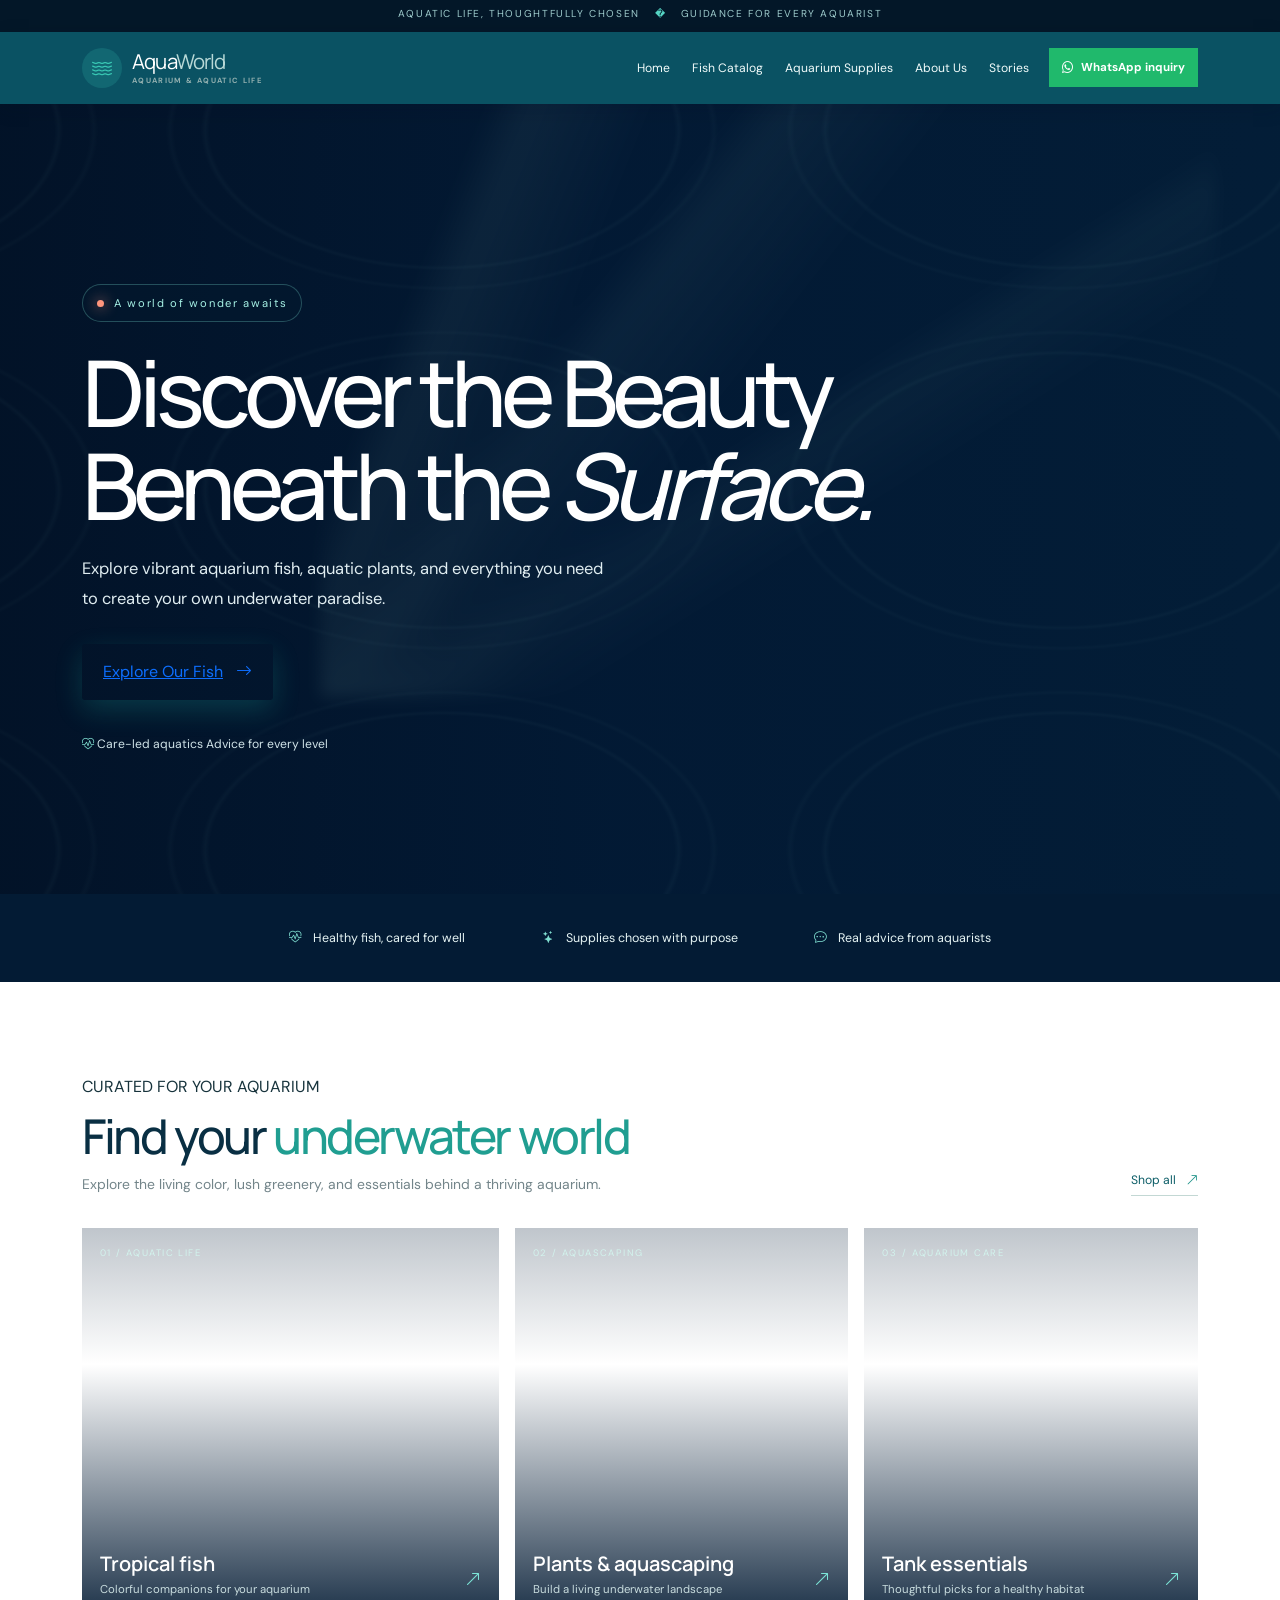
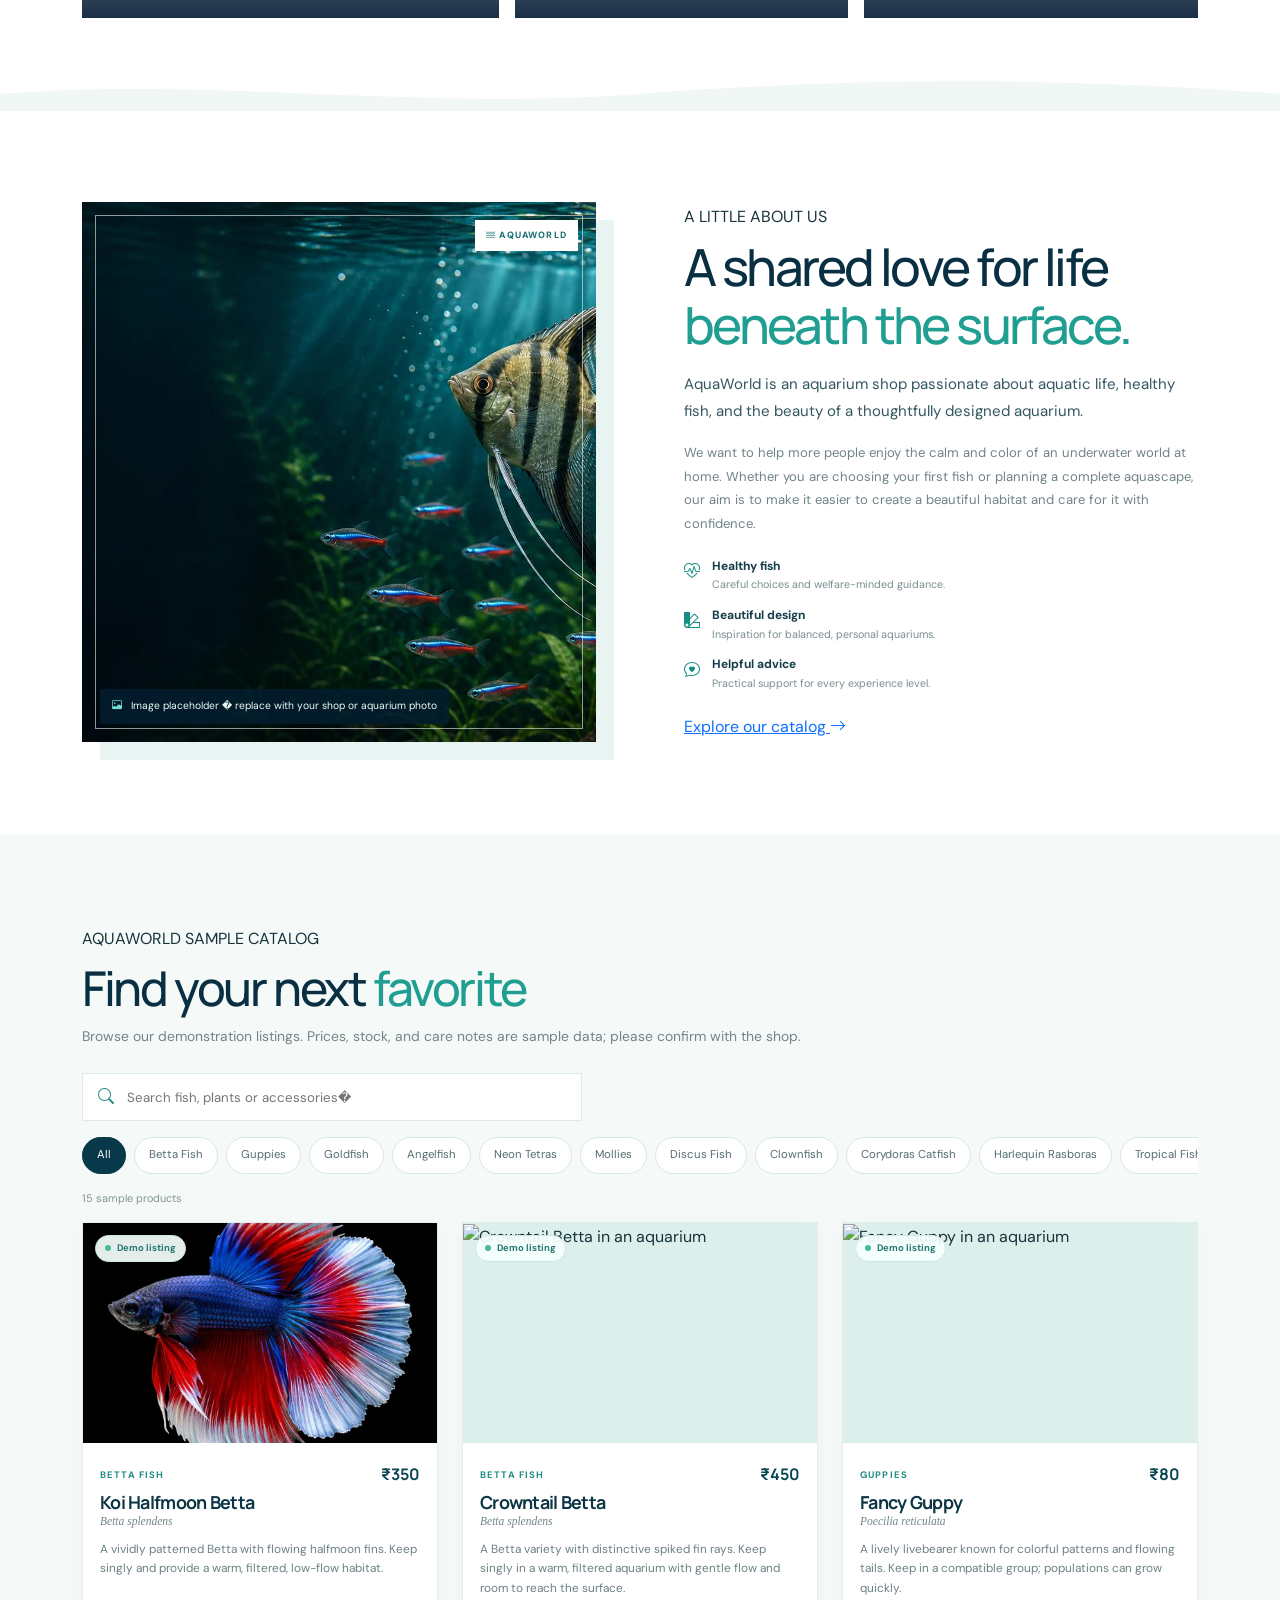
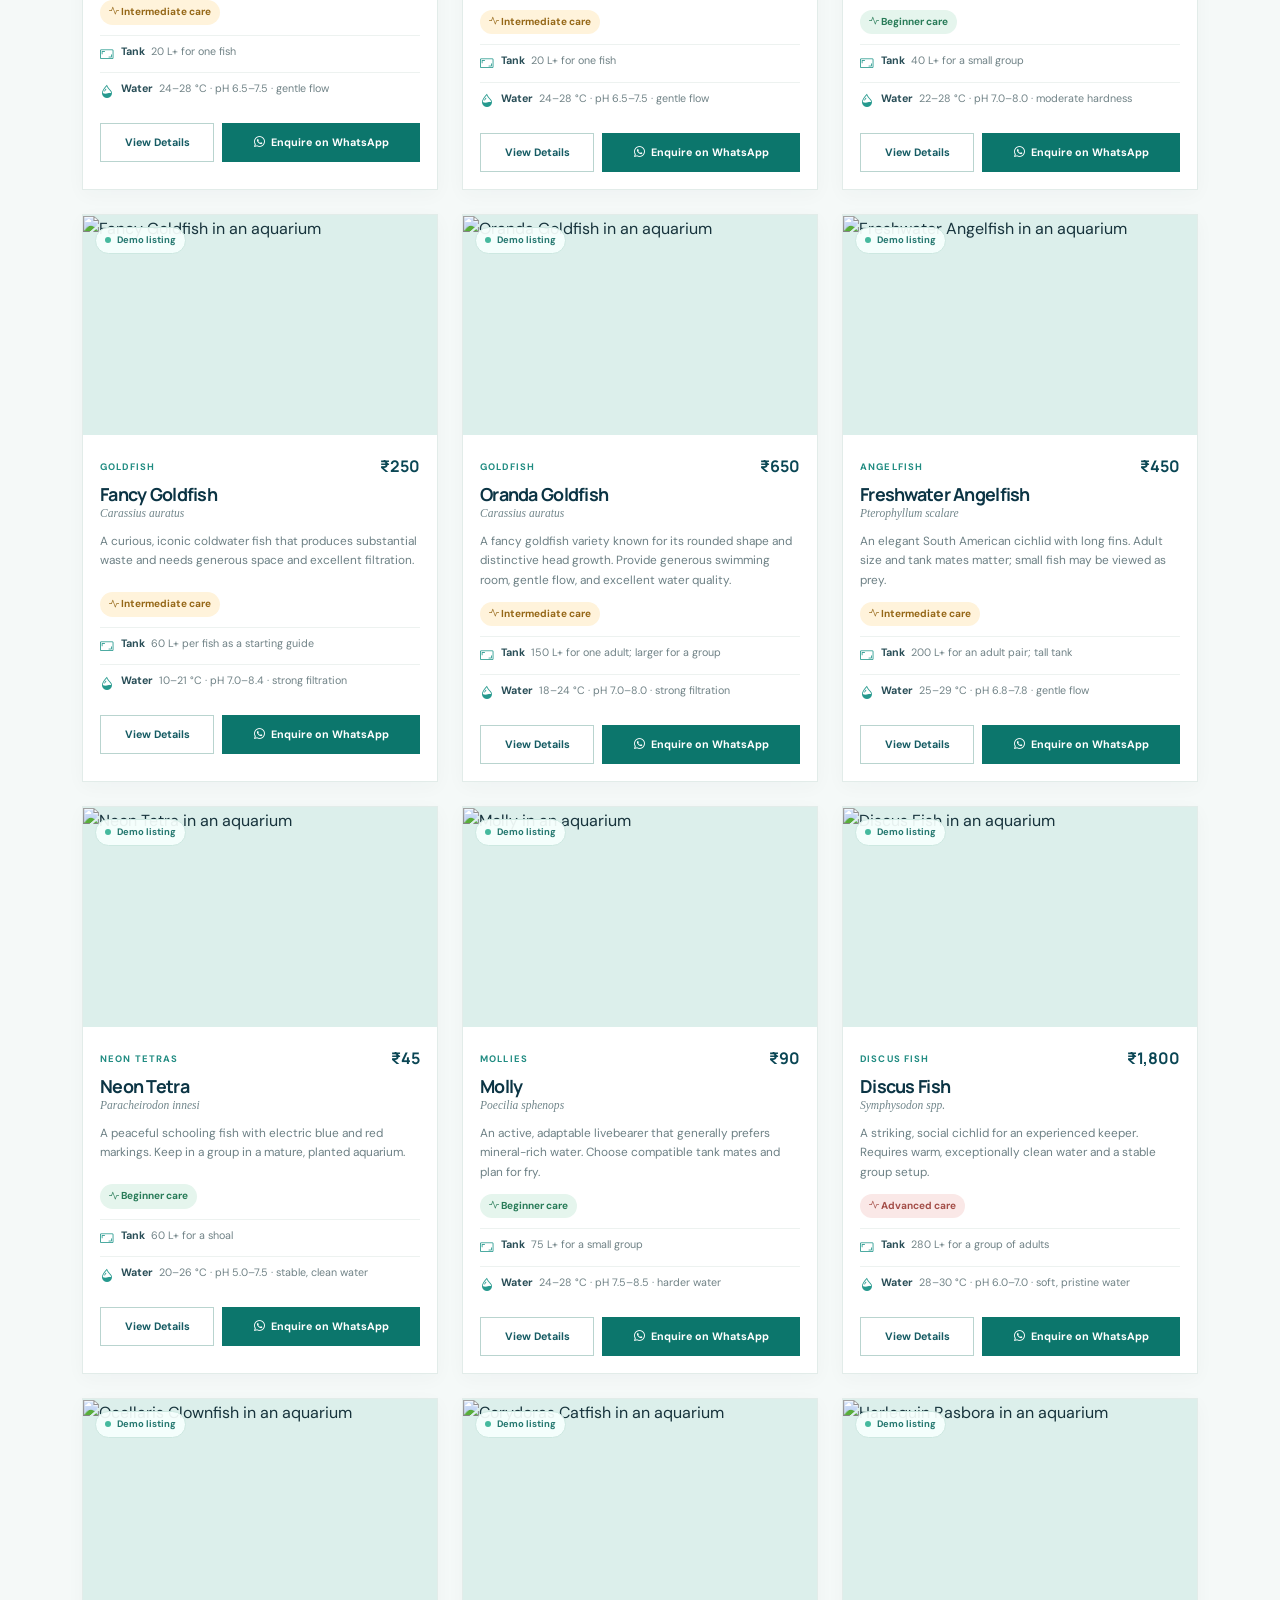
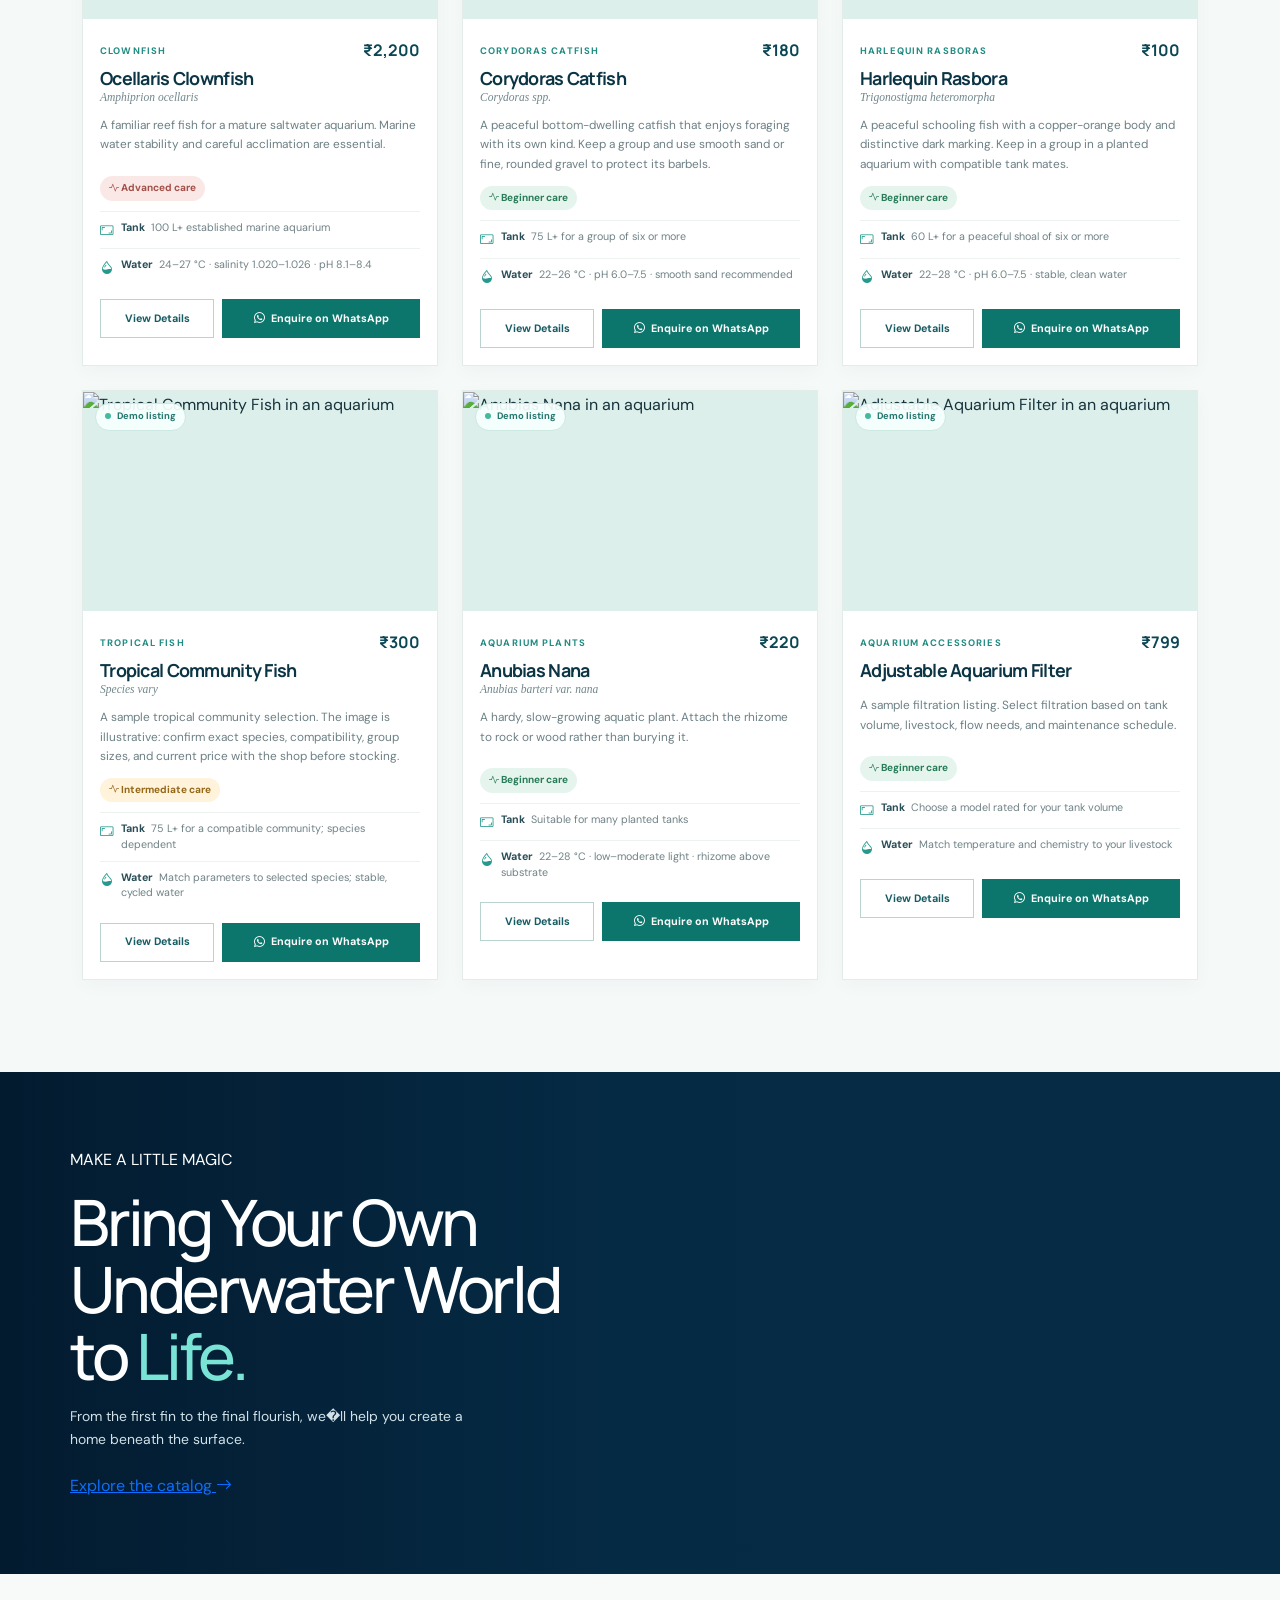
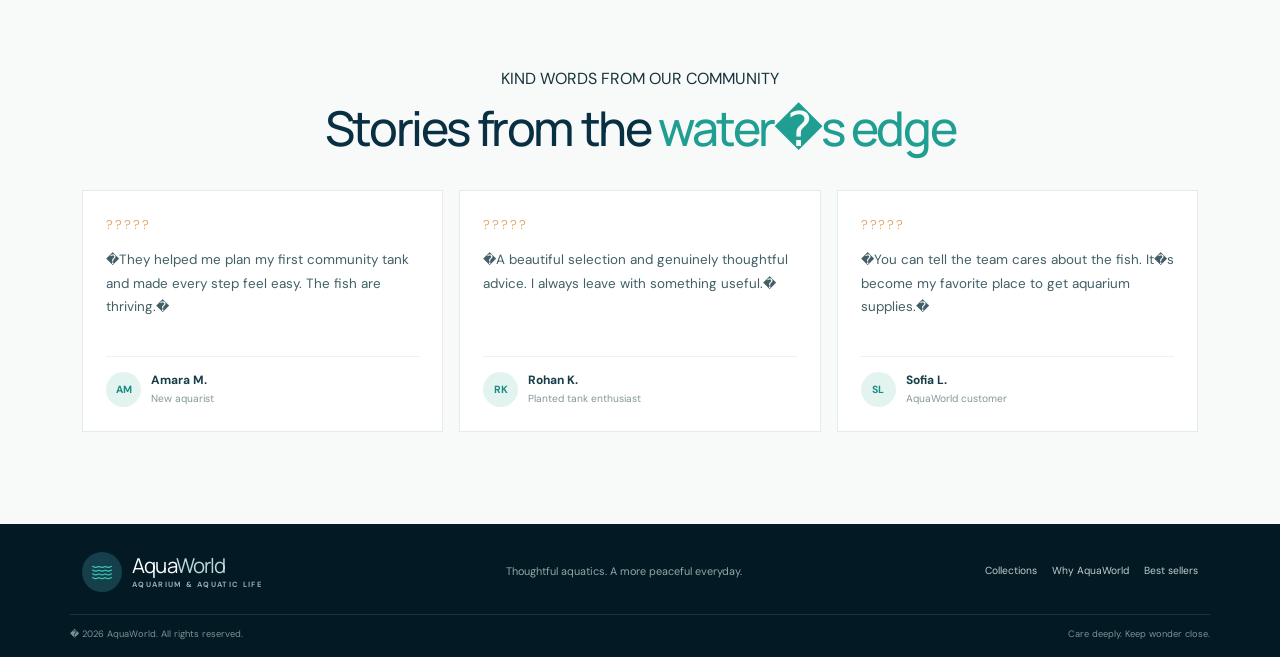
==== Fish_Website/Fish_Aquarium/index.html @ 496c1ad1 "chanegs" ====
<!doctype html><html lang="en"><head><meta charset="utf-8"><meta name="viewport" content="width=device-width,initial-scale=1"><meta name="theme-color" content="#031b34"><meta name="description" content="Explore vibrant aquarium fish, aquatic plants, and everything you need to create your own underwater paradise."><title>AquaWorld � Aquarium &amp; Aquatic Life</title><link rel="preconnect" href="https://fonts.googleapis.com"><link rel="preconnect" href="https://fonts.gstatic.com" crossorigin><link href="https://fonts.googleapis.com/css2?family=DM+Sans:wght@400;500;600;700&family=Manrope:wght@400;500;600;700;800&display=swap" rel="stylesheet"><link href="https://cdn.jsdelivr.net/npm/bootstrap@5.3.3/dist/css/bootstrap.min.css" rel="stylesheet"><link href="https://cdn.jsdelivr.net/npm/bootstrap-icons@1.11.3/font/bootstrap-icons.css" rel="stylesheet"><link href="css/style.css" rel="stylesheet"></head><body>
<div class="site-top">AQUATIC LIFE, THOUGHTFULLY CHOSEN <span>�</span> GUIDANCE FOR EVERY AQUARIST</div><nav class="navbar navbar-expand-lg aw-navbar" id="siteNav"><div class="container"><a class="navbar-brand" href="#home" aria-label="AquaWorld home"><i class="bi bi-water"></i><span>Aqua<b>World</b><small>AQUARIUM &amp; AQUATIC LIFE</small></span></a><button class="navbar-toggler" type="button" data-bs-toggle="collapse" data-bs-target="#nav" aria-controls="nav" aria-expanded="false" aria-label="Toggle navigation"><i class="bi bi-list"></i></button><div class="collapse navbar-collapse" id="nav"><ul class="navbar-nav ms-auto align-items-lg-center"><li class="nav-item"><a class="nav-link" href="#home">Home</a></li><li class="nav-item"><a class="nav-link" href="#bestsellers">Fish Catalog</a></li><li class="nav-item"><a class="nav-link" href="#bestsellers" data-category-link="Aquarium Accessories">Aquarium Supplies</a></li><li class="nav-item"><a class="nav-link" href="#about">About Us</a></li><li class="nav-item"><a class="nav-link" href="#stories">Stories</a></li><li class="nav-item"><a class="nav-action nav-whatsapp" id="navWhatsapp" href="https://wa.me/?text=Hello%20AquaWorld%2C%20I%27d%20like%20to%20enquire." target="_blank" rel="noopener"><i class="bi bi-whatsapp"></i> WhatsApp inquiry</a></li></ul></div></div></nav>
<header class="underwater" id="home"><div class="hero-lights"></div><div class="hero-bubbles" aria-hidden="true"><i></i><i></i><i></i><i></i><i></i><i></i><i></i><i></i><i></i><i></i></div><div class="hero-content container"><span class="hero-kicker"><i></i> A world of wonder awaits</span><h1>Discover the Beauty<br>Beneath the <em>Surface.</em></h1><p>Explore vibrant aquarium fish, aquatic plants, and everything you need to create your own underwater paradise.</p><div class="hero-buttons"><a class="button-primary" href="#bestsellers">Explore Our Fish <i class="bi bi-arrow-right"></i></a></div><div class="hero-assurance"><i class="bi bi-heart-pulse"></i> Care-led aquatics <span></span> Advice for every level</div></div></header>
<div class="trust-row"><div class="container"><span><i class="bi bi-heart-pulse"></i> Healthy fish, cared for well</span><span><i class="bi bi-stars"></i> Supplies chosen with purpose</span><span><i class="bi bi-chat-dots"></i> Real advice from aquarists</span></div></div>
<main>
<section class="section-pad collections" id="collections"><div class="container"><div class="section-title"><div><span class="overline">CURATED FOR YOUR AQUARIUM</span><h2>Find your <em>underwater world</em></h2><p>Explore the living color, lush greenery, and essentials behind a thriving aquarium.</p></div><a class="text-arrow" href="#bestsellers">Shop all <i class="bi bi-arrow-up-right"></i></a></div><div class="collection-grid"><a class="collection-card collection-fish" href="#bestsellers"><span class="collection-tag">01 / AQUATIC LIFE</span><span class="collection-bottom"><b>Tropical fish</b><small>Colorful companions for your aquarium</small><i class="bi bi-arrow-up-right"></i></span></a><a class="collection-card collection-plants" href="#why"><span class="collection-tag">02 / AQUASCAPING</span><span class="collection-bottom"><b>Plants &amp; aquascaping</b><small>Build a living underwater landscape</small><i class="bi bi-arrow-up-right"></i></span></a><a class="collection-card collection-essentials" href="#why"><span class="collection-tag">03 / AQUARIUM CARE</span><span class="collection-bottom"><b>Tank essentials</b><small>Thoughtful picks for a healthy habitat</small><i class="bi bi-arrow-up-right"></i></span></a></div></div></section>
<section class="about-section section-pad" id="about"><div class="container about-layout"><div class="about-visual"><img src="images/background.jpg" alt="Aquarium inspiration photograph; replace with a photo of your shop or aquascape" loading="lazy"><span class="about-image-note"><i class="bi bi-image"></i> Image placeholder � replace with your shop or aquarium photo</span><span class="about-image-stamp"><i class="bi bi-water"></i> AQUAWORLD</span></div><div class="about-copy"><span class="overline">A LITTLE ABOUT US</span><h2>A shared love for life <em>beneath the surface.</em></h2><p class="about-lead">AquaWorld is an aquarium shop passionate about aquatic life, healthy fish, and the beauty of a thoughtfully designed aquarium.</p><p>We want to help more people enjoy the calm and color of an underwater world at home. Whether you are choosing your first fish or planning a complete aquascape, our aim is to make it easier to create a beautiful habitat and care for it with confidence.</p><div class="about-values"><div><i class="bi bi-heart-pulse"></i><span><b>Healthy fish</b><small>Careful choices and welfare-minded guidance.</small></span></div><div><i class="bi bi-palette2"></i><span><b>Beautiful design</b><small>Inspiration for balanced, personal aquariums.</small></span></div><div><i class="bi bi-chat-heart"></i><span><b>Helpful advice</b><small>Practical support for every experience level.</small></span></div></div><a class="button-primary about-cta" href="#bestsellers">Explore our catalog <i class="bi bi-arrow-right"></i></a></div></div></section>

<section class="section-pad catalog-section" id="bestsellers"><div class="container"><div class="section-title"><div><span class="overline">AQUAWORLD SAMPLE CATALOG</span><h2>Find your next <em>favorite</em></h2><p>Browse our demonstration listings. Prices, stock, and care notes are sample data; please confirm with the shop.</p></div></div><div class="catalog-controls"><label class="catalog-search"><i class="bi bi-search"></i><input id="productSearch" type="search" placeholder="Search fish, plants or accessories�" aria-label="Search catalog"></label><div class="catalog-filters" id="productFilters" aria-label="Filter catalog by category"></div></div><p class="result-count" id="resultCount" aria-live="polite"></p><div class="row g-4" id="productGrid"></div><p id="catalogEmpty" class="catalog-empty d-none">No matching products. Try another search or category.</p></div></section><div class="modal fade" id="productModal" tabindex="-1" aria-labelledby="productModalTitle" aria-hidden="true"><div class="modal-dialog modal-dialog-centered"><div class="modal-content product-modal"><button type="button" class="modal-close" data-bs-dismiss="modal" aria-label="Close"><i class="bi bi-x-lg"></i></button><img id="modalImage" class="modal-image" src="" alt=""><div class="modal-copy"><span class="overline" id="modalCategory"></span><h2 id="productModalTitle"></h2><p class="scientific" id="modalScientific"></p><p id="modalDescription"></p><div class="modal-specs"><div><b>Care level</b><span id="modalCare"></span></div><div><b>Suitable tank</b><span id="modalTank"></span></div><div><b>Water basics</b><span id="modalWater"></span></div><div><b>Sample stock</b><span id="modalStock"></span></div></div><p class="modal-note">Care needs vary with age, source, and tank conditions. Confirm compatibility and setup with an experienced aquarist.</p><a id="modalWhatsApp" class="button-primary wa-button" href="#" target="_blank" rel="noopener"><i class="bi bi-whatsapp"></i> Enquire on WhatsApp</a></div></div></div></div>
<section class="promo"><div class="promo-photo"></div><div class="promo-content"><span class="overline">MAKE A LITTLE MAGIC</span><h2>Bring Your Own<br>Underwater World<br>to <em>Life.</em></h2><p>From the first fin to the final flourish, we�ll help you create a home beneath the surface.</p><a class="button-primary" href="#bestsellers">Explore the catalog <i class="bi bi-arrow-right"></i></a></div></section>
<section class="section-pad testimonials" id="stories"><div class="container"><div class="section-title centered"><span class="overline">KIND WORDS FROM OUR COMMUNITY</span><h2>Stories from the <em>water�s edge</em></h2></div><div class="review-grid"><figure><div class="stars">?????</div><blockquote>�They helped me plan my first community tank and made every step feel easy. The fish are thriving.�</blockquote><figcaption><span>AM</span><div><b>Amara M.</b><small>New aquarist</small></div></figcaption></figure><figure><div class="stars">?????</div><blockquote>�A beautiful selection and genuinely thoughtful advice. I always leave with something useful.�</blockquote><figcaption><span>RK</span><div><b>Rohan K.</b><small>Planted tank enthusiast</small></div></figcaption></figure><figure><div class="stars">?????</div><blockquote>�You can tell the team cares about the fish. It�s become my favorite place to get aquarium supplies.�</blockquote><figcaption><span>SL</span><div><b>Sofia L.</b><small>AquaWorld customer</small></div></figcaption></figure></div></div></section>

</main><footer class="site-footer"><div class="container footer-main"><a class="navbar-brand" href="#home"><i class="bi bi-water"></i><span>Aqua<b>World</b><small>AQUARIUM &amp; AQUATIC LIFE</small></span></a><p>Thoughtful aquatics. A more peaceful everyday.</p><nav><a href="#collections">Collections</a><a href="#why">Why AquaWorld</a><a href="#bestsellers">Best sellers</a></nav></div><div class="container footer-bottom"><span>� <span id="year"></span> AquaWorld. All rights reserved.</span><span>Care deeply. Keep wonder close.</span></div></footer>
<script src="https://cdn.jsdelivr.net/npm/bootstrap@5.3.3/dist/js/bootstrap.bundle.min.js"></script><script src="js/script.js"></script></body></html>
---- Fish_Website/Fish_Aquarium/css/style.css ----
:root{--ocean:#062c3a;--deep:#041e29;--teal:#39c7b4;--aqua:#80dfd1;--coral:#f28a78;--paper:#f4f8f6;--ink:#17333c;--muted:#708387;--line:#e2ebe8}*{box-sizing:border-box}html{scroll-behavior:smooth;scroll-padding-top:78px}body{margin:0;color:var(--ink);font:16px "DM Sans",sans-serif;line-height:1.65}h1,h2,h3,.navbar-brand{font-family:Manrope,sans-serif;letter-spacing:-.04em}.topline{height:34px;background:var(--deep);color:#c8e1df;text-align:center;font-size:.66rem;letter-spacing:.05em}.topline span{margin-left:25px;color:#9cc6c6}.navbar{background:#062c3af7;padding:11px 0}.navbar-brand{color:white;display:flex;align-items:center;gap:10px;font-size:1.28rem;line-height:1}.navbar-brand:hover{color:white}.navbar-brand>i{width:40px;height:40px;border-radius:50%;display:grid;place-items:center;background:#153f4a;color:var(--teal);font-size:1.25rem}.navbar-brand b{font-weight:400;color:#b8d9d7}.navbar-brand small{display:block;font:700 .47rem "DM Sans",sans-serif;letter-spacing:.18em;color:#91afaf;margin-top:4px}.navbar-toggler{color:white}.nav-link{color:#d5e6e4!important;font-size:.83rem}.nav-link:hover{color:var(--aqua)!important}.nav-cta{display:inline-block;background:var(--teal);color:var(--deep);padding:9px 13px;text-decoration:none;font-size:.76rem;font-weight:700}.hero{height:min(680px,78vw);min-height:570px;position:relative;display:flex;align-items:center;background:var(--deep);color:white;overflow:hidden}.hero-photo,.hero-overlay{position:absolute;inset:0}.hero-photo{background:url("https://images.unsplash.com/photo-1524704654690-b56c05c78a00?auto=format&fit=crop&w=2100&q=85") center/cover}.hero-overlay{background:linear-gradient(90deg,#031b26f0,#031f2ac2 39%,#05263020),linear-gradient(0deg,#02182155,transparent 40%)}.hero-content{position:relative;z-index:1}.eyebrow{text-transform:uppercase;font-size:.63rem;font-weight:700;letter-spacing:.18em;color:#83e1d2;margin:0 0 16px}.hero h1{font-size:clamp(3.2rem,7vw,6.1rem);font-weight:500;line-height:1.04;margin:0 0 18px}.hero h1 em,.promise h2 em,.visit h2 em{color:var(--aqua);font-style:normal}.hero-text{max-width:460px;color:#d1e1e1;font-size:.93rem;line-height:1.8;margin-bottom:24px}.btn-aqua{display:inline-block;background:var(--teal);color:var(--deep);padding:12px 17px;text-decoration:none;font-size:.8rem;font-weight:700;border:0}.btn-aqua:hover{background:var(--aqua);color:var(--deep)}.quiet-link{margin-left:19px;color:#e0efec;text-decoration:none;font-size:.74rem}.hero-note{display:flex;align-items:center;gap:12px;margin-top:52px}.hero-note>i{width:38px;height:38px;display:grid;place-items:center;border:1px solid #4b8987;border-radius:50%;color:var(--teal)}.hero-note b,.hero-note small{display:block}.hero-note b{font-size:.72rem}.hero-note small{font-size:.65rem;color:#b4cecd}.hero-caption{position:absolute;right:5%;bottom:23px;color:#b8d3d1;font-size:.56rem;letter-spacing:.14em}.hero-caption span{margin-left:13px}.trust{background:#f7faf8;border-bottom:1px solid var(--line)}.trust>.container{min-height:74px;display:flex;align-items:center;justify-content:space-between;gap:15px}.trust span{font-size:.7rem;color:#3d5b62}.trust i{color:#159d91;margin-right:7px}.section{padding:86px 0}.section-head{display:flex;justify-content:space-between;align-items:end;margin-bottom:30px}.eyebrow.dark{color:#258c83;margin-bottom:10px}.section h2{font-size:clamp(2rem,4vw,2.8rem);font-weight:500;color:var(--ocean);margin:0}.section h2 em{font-style:normal;color:#238f86}.intro{color:var(--muted);font-size:.83rem;margin:8px 0 0}.view-all{color:var(--ocean);font-size:.74rem;text-decoration:none}.tools{display:flex;justify-content:space-between;align-items:center;gap:16px;margin-bottom:24px}.search{display:flex;gap:9px;width:min(340px,100%);padding:8px 2px;border-bottom:1px solid #b8cbc8;color:#4c8584}.search input{width:100%;border:0;outline:0;font:.79rem "DM Sans",sans-serif}.filters{display:flex;flex-wrap:wrap;justify-content:flex-end;gap:7px}.filter-btn{background:white;border:1px solid #dce8e5;padding:7px 10px;color:#536c70;font-size:.67rem}.filter-btn:hover,.filter-btn.active{background:var(--ocean);color:white}.product{height:100%;border:1px solid #e8efed;display:flex;flex-direction:column;transition:.2s}.product:hover{transform:translateY(-4px);box-shadow:0 12px 28px #0530391b}.product-photo{height:205px;position:relative;overflow:hidden;background:#e8f3f0}.product-photo img{width:100%;height:100%;object-fit:cover}.badge{position:absolute;top:10px;left:10px;background:#fffffff2;padding:5px 8px;color:#267d77;font-size:.56rem;font-weight:700;text-transform:uppercase}.product-body{padding:14px;display:flex;flex-direction:column;flex:1}.product-meta{display:flex;justify-content:space-between;color:#328c82;font-size:.58rem;letter-spacing:.07em;text-transform:uppercase;font-weight:700}.product h3{font-size:.94rem;color:var(--ocean);margin:8px 0 4px}.product p{color:#718387;font-size:.71rem;line-height:1.6;margin:0 0 12px;flex:1}.product-bottom{border-top:1px solid #edf1ef;padding-top:9px;display:flex;justify-content:space-between}.price{font:700 .8rem Manrope,sans-serif;color:var(--ocean)}.order-link{color:#167e77;text-decoration:none;font-size:.67rem;font-weight:700}.empty{text-align:center;padding:35px;color:var(--muted)}.foot{border-top:1px solid var(--line);margin-top:26px;padding-top:14px;display:flex;justify-content:space-between;color:#78908f;font-size:.65rem}.foot a{color:#287f79;text-decoration:none}.promise{background:var(--ocean);color:white}.promise>.container{display:grid;grid-template-columns:1fr 1fr;min-height:550px}.promise-photo{position:relative;min-height:460px;margin:43px 0;background:url("https://images.unsplash.com/photo-1546026423-cc4642628d2b?auto=format&fit=crop&w=1000&q=85") center/cover}.promise-photo>span{position:absolute;bottom:28px;left:18px;padding:9px 12px;background:#041e29df;font-size:.63rem}.promise-copy{align-self:center;padding:55px 0 55px 9%}.promise h2,.visit h2{font-size:clamp(2.3rem,5vw,3.9rem);font-weight:500;line-height:1.08;margin:0 0 17px}.promise-copy>p:not(.eyebrow){max-width:430px;color:#bfd2d2;font-size:.8rem;line-height:1.8}.points{margin:20px 0}.points p{display:flex;gap:12px;margin:13px 0}.points>p>i{color:#66d2c3}.points b,.points small{display:block}.points b{font-size:.71rem}.points small{font-size:.64rem;color:#abc4c3}.light-link{color:#85dfd3;text-decoration:none;font-size:.71rem}.quote{text-align:center;background:#e9f6f2;color:var(--ocean);padding:38px 0}.quote>i{color:#38aa9c;font-size:1.3rem}.quote p{font:500 clamp(1.4rem,3vw,2rem) Manrope,sans-serif;margin:3px}.quote span{font-size:.54rem;letter-spacing:.19em;color:#73918f}.care{background:var(--paper)}.care-card{position:relative;height:100%;padding:23px;background:white;border:1px solid #e1ebe7}.care-card>span{position:absolute;right:18px;top:15px;color:#bfd5d1;font-size:.64rem}.care-card>i{font-size:1.3rem;color:#269e91}.care-card h3{font-size:.95rem;color:var(--ocean);margin:14px 0 7px}.care-card p{font-size:.71rem;color:#718387;line-height:1.7;margin:0}.visit{padding:68px 0;color:white;background:linear-gradient(110deg,#041e29f5,#063946ed),url("https://images.unsplash.com/photo-1518467166778-b88f373ffec7?auto=format&fit=crop&w=1600&q=80") center/cover}.visit>.container{display:flex;align-items:center;justify-content:space-between;gap:36px}.visit h2{font-size:clamp(2.3rem,5vw,3.7rem)}.visit>.container>div:first-child>p:not(.eyebrow){max-width:400px;color:#c0d5d3;font-size:.79rem}.visit-card{max-width:350px;width:100%;padding:24px;background:white;color:var(--ink)}.visit-card>i{color:#168c81;font-size:1.3rem}.visit-card h3{font-size:1.1rem;color:var(--ocean);margin:9px 0 5px}.visit-card p{color:#74878a;font-size:.71rem}.visit-card .btn-aqua{display:block;margin:11px 0}.visit-card small{font-size:.57rem;color:#8b9b9c}footer{background:#031a24;color:#b5cdca;padding:28px 0 0}.footer-main{display:flex;align-items:center;justify-content:space-between;gap:16px;padding-bottom:22px}.footer-main>p{font-size:.68rem;color:#8ea9a8;margin:0}.footer-main nav{display:flex;gap:15px}.footer-main nav a{color:#bdd0ce;text-decoration:none;font-size:.64rem}.footer-bottom{border-top:1px solid #ffffff1c;padding:12px 0 15px;display:flex;justify-content:space-between;color:#799493;font-size:.58rem}@media(max-width:991px){.hero{height:620px}.promise>.container{grid-template-columns:1fr 1fr}.promise-photo{min-height:400px}.promise-copy{padding-left:7%}}@media(max-width:767px){.topline{font-size:.56rem}.topline span{display:none}.hero{height:610px;min-height:0}.hero-photo{background-position:58% center}.hero-overlay{background:linear-gradient(90deg,#031b26eb,#031f2a80)}.hero h1{font-size:clamp(3rem,13vw,4.7rem)}.hero-text{max-width:380px;font-size:.83rem}.hero-note{margin-top:43px}.hero-caption{right:12px;font-size:.5rem}.section{padding:62px 0}.section-head{align-items:flex-start}.section h2{font-size:1.85rem}.intro{font-size:.75rem}.tools{align-items:stretch;flex-direction:column;gap:11px}.search{width:100%}.filters{justify-content:flex-start}.product-photo{height:175px}.product-body{padding:11px 9px}.product h3{font-size:.86rem}.product p{font-size:.65rem}.product-meta{font-size:.49rem}.order-link{font-size:.59rem}.foot{flex-direction:column}.promise>.container{grid-template-columns:1fr}.promise-photo{min-height:300px;margin:23px 0 0}.promise-copy{padding:36px 0 48px}.visit>.container{align-items:stretch;flex-direction:column;gap:18px}.visit-card{max-width:none}.footer-main{align-items:flex-start;flex-direction:column}.footer-main nav{flex-wrap:wrap}.footer-bottom{flex-direction:column;gap:4px}}@media(max-width:420px){.hero{height:650px}.hero h1{font-size:2.9rem}.quiet-link{display:block;margin:14px 0}.product-photo{height:145px}}@media(prefers-reduced-motion:reduce){html{scroll-behavior:auto}*,*:before,*:after{transition:none!important}}
/* AquaWorld underwater homepage */
.site-top{height:32px;background:#031728;color:#9dcacb;text-align:center;font-size:.63rem;letter-spacing:.16em;padding:6px}.site-top span{color:#55d4c3;margin:0 10px}
.underwater{height:min(790px,82vw);min-height:650px;position:relative;isolation:isolate;overflow:hidden;display:flex;align-items:center;color:#fff;background:#031b34 url("https://images.unsplash.com/photo-1524704654690-b56c05c78a00?auto=format&fit=crop&w=2200&q=90") center 46%/cover}
.underwater:before{content:"";position:absolute;inset:0;z-index:-1;background:linear-gradient(90deg,rgba(2,18,39,.93),rgba(2,25,52,.69) 47%,rgba(3,37,66,.18)),linear-gradient(0deg,#031b34a8,transparent 38%)}
.hero-lights{position:absolute;inset:-15% 5% 25% 25%;pointer-events:none;opacity:.27;background:linear-gradient(112deg,transparent 18%,#bffdf033 22%,transparent 33%),linear-gradient(128deg,transparent 35%,#bffdf02a 39%,transparent 51%),linear-gradient(148deg,transparent 56%,#bffdf020 60%,transparent 69%);filter:blur(8px);animation:ray-drift 14s ease-in-out infinite alternate}
.hero-bubbles{position:absolute;inset:0;overflow:hidden;pointer-events:none}.hero-bubbles i{position:absolute;bottom:-40px;width:9px;height:9px;border:1px solid #c0fff280;border-radius:50%;animation:bubble-rise 13s linear infinite}.hero-bubbles i:nth-child(1){left:12%;animation-delay:1s}.hero-bubbles i:nth-child(2){left:26%;width:5px;height:5px;animation-delay:5s}.hero-bubbles i:nth-child(3){left:43%;animation-delay:8s}.hero-bubbles i:nth-child(4){left:59%;width:6px;height:6px;animation-delay:2s}.hero-bubbles i:nth-child(5){left:72%;animation-delay:6s}.hero-bubbles i:nth-child(6){left:86%;width:5px;height:5px;animation-delay:3s}.hero-bubbles i:nth-child(7){left:33%;width:4px;height:4px;animation-delay:10s}.hero-bubbles i:nth-child(8){left:93%;animation-delay:11s}.hero-bubbles i:nth-child(9){left:5%;width:5px;height:5px;animation-delay:9s}.hero-bubbles i:nth-child(10){left:51%;width:4px;height:4px;animation-delay:4s}
@keyframes bubble-rise{0%{transform:translate3d(0,0,0);opacity:0}12%{opacity:.65}85%{opacity:.3}100%{transform:translate3d(24px,-780px,0);opacity:0}}@keyframes ray-drift{to{transform:translateX(3%) rotate(2deg);opacity:.43}}
.section-pad{padding:92px 0}.section-title{display:flex;align-items:end;justify-content:space-between;gap:20px;margin-bottom:32px}.section-title h2{font:500 clamp(2rem,4vw,3rem)/1.14 Manrope,sans-serif;letter-spacing:-.05em;color:#092f43;margin:9px 0}.section-title h2 em{color:#209e91;font-style:normal}.section-title p{color:#73858a;font-size:.87rem;margin:0}.text-arrow{white-space:nowrap;text-decoration:none;color:#0c5d67;border-bottom:1px solid #c3d8d4;padding:0 0 5px;font-size:.76rem}.text-arrow i{color:#168f84;margin-left:7px}.collection-grid{display:grid;grid-template-columns:1.25fr 1fr 1fr;gap:16px}.collection-card{height:390px;position:relative;display:flex;flex-direction:column;justify-content:space-between;overflow:hidden;padding:18px;color:white;text-decoration:none;background-size:cover;background-position:center;isolation:isolate}.collection-card:before{content:"";position:absolute;inset:0;z-index:-1;background:linear-gradient(180deg,#031b3440 0%,transparent 35%,#031b34e8 100%);transition:.35s}.collection-card:hover{color:white}.collection-card:hover:before{background:linear-gradient(180deg,#031b3450,transparent 22%,#031b34f0)}.collection-fish{background-image:url("https://aqua-store.ru/upload/iblock/999/tropicheskiy-akvarium-1.jpg")}.collection-plants{background-image:url("https://images.unsplash.com/photo-1546026423-cc4642628d2b?auto=format&fit=crop&w=900&q=85")}.collection-essentials{background-image:url("https://vedaaquarium.com/cdn/shop/files/71vBeByBdsL.jpg?v=1749808143&width=900")}.collection-tag{font-size:.59rem;letter-spacing:.15em;color:#d2f3ed}.collection-bottom{position:relative;padding-right:32px}.collection-bottom b,.collection-bottom small{display:block}.collection-bottom b{font:600 1.25rem Manrope,sans-serif}.collection-bottom small{color:#c9dddf;font-size:.71rem;margin-top:4px}.collection-bottom>i{position:absolute;right:0;bottom:7px;color:#7ce5d7}
.why-section{background:#f0f7f5}.centered{text-align:center;display:block}.centered .overline{margin-bottom:8px}.centered>p{max-width:600px;margin:0 auto;color:#71868a}.why-grid{display:grid;grid-template-columns:repeat(4,1fr);gap:14px;margin-top:35px}.why-grid article{background:#fff;border:1px solid #e4eeeb;padding:25px 22px;min-height:194px}.why-grid article>i{font-size:1.55rem;color:#189e91}.why-grid h3{font:700 1rem Manrope,sans-serif;color:#0a3445;margin:15px 0 7px}.why-grid p{font-size:.75rem;color:#74868a;line-height:1.7;margin:0}
.bestsellers{background:#fff}.bestsellers .fish-card{height:100%;border:1px solid #e5eeec;background:#fff;transition:transform .25s,box-shadow .25s}.fish-card:hover{transform:translateY(-5px);box-shadow:0 14px 32px #082f4318}.fish-image{height:255px;position:relative;overflow:hidden;background:#d9eeeb}.fish-image img{width:100%;height:100%;object-fit:cover;transition:transform .5s}.fish-card:hover img{transform:scale(1.045)}.fish-image>span{position:absolute;top:13px;left:13px;background:#f9fffeec;color:#176c70;padding:6px 9px;font-size:.57rem;font-weight:700;letter-spacing:.1em}.fish-image>b{position:absolute;right:13px;bottom:8px;color:#fff;font:500 2rem Manrope,sans-serif;text-shadow:0 2px 8px #001b2a}.fish-info{display:flex;align-items:center;justify-content:space-between;padding:16px 17px}.fish-info h3{font:700 1.03rem Manrope,sans-serif;color:#092f43;margin:0 0 4px}.fish-info p{font-size:.72rem;line-height:1.55;color:#728489;margin:0;max-width:300px}.fish-info>a{flex:0 0 35px;width:35px;height:35px;border-radius:50%;display:grid;place-items:center;background:#e5f6f2;color:#138c82;text-decoration:none;margin-left:10px}
.promo{position:relative;min-height:500px;display:flex;align-items:center;overflow:hidden;background:#062b43;color:white;isolation:isolate}.promo-photo{position:absolute;inset:0;z-index:-2;background:url("https://images.unsplash.com/photo-1544551763-46a013bb70d5?auto=format&fit=crop&w=1900&q=88") center 48%/cover}.promo:after{content:"";position:absolute;inset:0;z-index:-1;background:linear-gradient(90deg,#031a2ef2,#052a45c9 48%,#092d4b30)}.promo-content{width:min(1140px,calc(100% - 32px));margin:auto;padding:75px 0}.promo h2{font:500 clamp(2.7rem,5vw,4.7rem)/1.05 Manrope,sans-serif;letter-spacing:-.05em;margin:15px 0}.promo h2 em{font-style:normal;color:#79e4d6}.promo-content>p:not(.overline){max-width:430px;color:#d1e1e7;font-size:.87rem;margin:0 0 22px}
.testimonials{background:#f7faf9}.review-grid{display:grid;grid-template-columns:repeat(3,1fr);gap:16px;margin-top:34px}.review-grid figure{margin:0;background:white;border:1px solid #e3ece9;padding:23px}.stars{color:#e5a769;letter-spacing:.15em;font-size:.8rem}.review-grid blockquote{min-height:88px;color:#425f67;font:400 .84rem/1.75 "DM Sans",sans-serif;margin:13px 0 20px}.review-grid figcaption{display:flex;align-items:center;gap:10px;border-top:1px solid #edf1ef;padding-top:14px}.review-grid figcaption>span{width:35px;height:35px;border-radius:50%;display:grid;place-items:center;background:#e3f4f0;color:#188c82;font-size:.65rem;font-weight:700}.review-grid figcaption b,.review-grid figcaption small{display:block}.review-grid figcaption b{font-size:.75rem;color:#163d49}.review-grid figcaption small{font-size:.64rem;color:#85979a}
@media(max-width:900px){.collection-grid{grid-template-columns:1fr 1fr}.collection-card:first-child{grid-row:span 2;height:auto}.collection-card{height:300px}.why-grid{grid-template-columns:repeat(2,1fr)}.fish-image{height:220px}}
@media(prefers-reduced-motion:reduce){.hero-bubbles i,.hero-lights{animation:none!important}html{scroll-behavior:auto}}


/* Searchable catalog and product details */
.catalog-section{background:#f5f9f8}.catalog-section .section-title{margin-bottom:25px}.catalog-controls{display:flex;flex-direction:column;gap:14px;margin:24px 0 6px}.catalog-search{height:48px;max-width:500px;width:100%;display:flex;align-items:center;gap:11px;background:#fff;border:1px solid #dce9e6;padding:0 15px;color:#268e87}.catalog-search:focus-within{border-color:#28a99a;box-shadow:0 0 0 3px #39c7b41b}.catalog-search input{border:0;outline:0;background:transparent;width:100%;font:400 .83rem "DM Sans",sans-serif;color:#17333c}.catalog-filters{display:flex;gap:8px;overflow-x:auto;padding:2px 0 10px;scrollbar-width:thin;scrollbar-color:#acd5ce transparent}.catalog-filter{flex:0 0 auto;border:1px solid #d8e7e3;background:#fff;border-radius:30px;padding:8px 14px;color:#536c70;font-size:.71rem;transition:.2s}.catalog-filter:hover,.catalog-filter.active{background:#07394b;color:#fff;border-color:#07394b}.result-count{color:#829497;font-size:.68rem;margin:0 0 14px}.catalog-card{height:100%;display:flex;flex-direction:column;background:white;border:1px solid #e2ece9;box-shadow:0 5px 18px #09313c08;transition:transform .22s,box-shadow .22s}.catalog-card:hover{transform:translateY(-4px);box-shadow:0 14px 30px #09313c16}.catalog-photo{height:220px;position:relative;overflow:hidden;background:#dcefeb}.catalog-photo img{width:100%;height:100%;object-fit:cover;transition:transform .4s}.catalog-card:hover .catalog-photo img{transform:scale(1.04)}.stock-pill{position:absolute;top:12px;left:12px;background:#f7fffded;color:#24776f;border:1px solid #cde8e1;padding:5px 9px;border-radius:20px;font-size:.59rem;font-weight:700}.stock-pill i{display:inline-block;width:6px;height:6px;border-radius:50%;background:#45b99e;margin-right:6px}.catalog-body{padding:17px;display:flex;flex-direction:column;flex:1}.catalog-heading{display:flex;justify-content:space-between;gap:8px;align-items:flex-start}.product-category{font-size:.59rem;color:#218c82;letter-spacing:.12em;text-transform:uppercase;font-weight:700}.catalog-heading h3{font:700 1.12rem Manrope,sans-serif;color:#0b3444;margin:4px 0 1px}.scientific{font:italic .72rem Georgia,serif;color:#71868b;margin:0}.catalog-price{white-space:nowrap;color:#0a4654;font:700 1rem Manrope,sans-serif;margin-top:3px}.catalog-description{font-size:.74rem;line-height:1.62;color:#6d8085;margin:13px 0 12px;min-height:48px}.care-chip{align-self:flex-start;padding:4px 9px;border-radius:18px;font-size:.63rem;font-weight:700;margin-bottom:10px}.care-beginner{background:#e5f5ed;color:#287b58}.care-intermediate{background:#fff3db;color:#956717}.care-advanced{background:#fae8e7;color:#a44e48}.spec-line{display:flex;gap:8px;align-items:flex-start;padding:8px 0;border-top:1px solid #edf2f0;color:#708286;font-size:.67rem;line-height:1.45}.spec-line>i{color:#26998e;font-size:.83rem;margin-top:1px}.spec-line b{color:#294e57;font-weight:700;margin-right:3px}.catalog-actions{display:grid;grid-template-columns:.78fr 1.35fr;gap:8px;margin-top:14px}.details-button,.whatsapp-button{min-height:39px;display:flex;justify-content:center;align-items:center;gap:6px;font-size:.67rem;font-weight:700;text-decoration:none;white-space:nowrap;transition:.2s}.details-button{background:white;border:1px solid #b9d4cf;color:#155b63}.details-button:hover{background:#eaf6f3;color:#0a4853}.whatsapp-button{background:#0c766c;color:white;border:1px solid #0c766c;padding:0 7px}.whatsapp-button:hover{background:#09584f;color:white}.catalog-empty{text-align:center;padding:36px;color:#71868b}.product-modal{position:relative;overflow:hidden;border:0;border-radius:4px;box-shadow:0 20px 70px #001b2d50}.modal-image{display:block;width:100%;height:245px;object-fit:cover;background:#e4f1ef}.modal-copy{padding:24px}.modal-copy h2{font:700 1.65rem Manrope,sans-serif;color:#0b3444;margin:5px 0}.modal-copy>p:not(.overline){color:#637a7e;font-size:.82rem;line-height:1.7}.modal-copy .scientific{font-size:.8rem}.modal-specs{display:grid;grid-template-columns:1fr 1fr;gap:9px;margin:17px 0}.modal-specs>div{padding:11px;background:#f1f7f5}.modal-specs b,.modal-specs span{display:block}.modal-specs b{color:#24877e;text-transform:uppercase;font-size:.57rem;letter-spacing:.09em;margin-bottom:4px}.modal-specs span{font-size:.72rem;color:#31545d}.modal-note{border-left:2px solid #ed9a82;padding-left:10px;font-size:.68rem!important}.modal-close{position:absolute;z-index:2;right:12px;top:12px;width:36px;height:36px;border:0;border-radius:50%;background:#fff;color:#0a3444}.wa-button{margin-top:5px}.wa-button i{font-size:1rem}
@media(max-width:575px){.catalog-photo{height:175px}.catalog-body{padding:13px 11px}.catalog-heading{display:block}.catalog-price{display:block;font-size:.91rem;margin-top:7px}.catalog-heading h3{font-size:1rem}.catalog-description{font-size:.69rem;min-height:0}.spec-line{font-size:.63rem}.catalog-actions{grid-template-columns:1fr;gap:6px}.details-button,.whatsapp-button{min-height:37px;font-size:.65rem}.modal-image{height:190px}.modal-copy{padding:18px}.modal-specs{gap:6px}.modal-specs>div{padding:9px}.catalog-filter{padding:7px 11px}}


/* Subtle water movement, section wave, and scroll reveals */
.underwater:after{content:"";position:absolute;inset:0;z-index:0;pointer-events:none;opacity:.13;background:radial-gradient(ellipse at center,transparent 53%,#a9f4eb36 54%,transparent 55% 61%,#a9f4eb28 62%,transparent 63% 100%);background-size:620px 360px;background-position:20% 48%;animation:water-shimmer 20s ease-in-out infinite alternate}
@keyframes water-shimmer{to{background-position:35% 42%;opacity:.72}}
.collections{position:relative;isolation:isolate}.collections>.container{position:relative;z-index:1}.collections:after{content:"";position:absolute;z-index:0;left:0;right:0;bottom:-1px;height:34px;pointer-events:none;background:url("data:image/svg+xml,%3Csvg xmlns='http://www.w3.org/2000/svg' viewBox='0 0 1440 60' preserveAspectRatio='none'%3E%3Cpath fill='%23f0f7f5' d='M0 30 C240 0 480 60 720 30 S1200 0 1440 30 V60 H0Z'/%3E%3C/svg%3E") center bottom/100% 100% no-repeat}
.why-section{position:relative;overflow:hidden;padding-top:112px}.why-section:before{content:"";position:absolute;inset:0;pointer-events:none;opacity:.55;background:radial-gradient(ellipse at 88% 18%,#4cc9b814 0,transparent 34%),radial-gradient(ellipse at 10% 80%,#37b7c10b 0,transparent 40%)}
.catalog-section{position:relative;isolation:isolate;overflow:hidden}.catalog-section:before{content:"";position:absolute;inset:0;z-index:-1;pointer-events:none;opacity:.42;background:repeating-radial-gradient(ellipse at 92% 15%,transparent 0 34px,#39a99d12 35px 36px,transparent 37px 70px);background-size:720px 470px;animation:ripple-drift 26s ease-in-out infinite alternate}
@keyframes ripple-drift{to{background-position:34px 22px}}
.collection-card{transition:transform .35s ease,filter .35s ease}.collection-card:hover{transform:translateY(-4px);filter:saturate(1.06)}
.reveal-ready{opacity:0;transform:translateY(18px);transition:opacity .7s ease,transform .7s cubic-bezier(.2,.7,.2,1)}.reveal-ready.is-visible{opacity:1;transform:translateY(0)}
@media(prefers-reduced-motion:reduce){.underwater:after,.catalog-section:before{animation:none!important}.reveal-ready{opacity:1!important;transform:none!important;transition:none!important}.collection-card:hover,.catalog-card:hover{transform:none}}

/* Main navigation: overlay the hero, then settle into a solid bar on scroll. */
html{scroll-padding-top:92px}
.aw-navbar{position:absolute;z-index:1030;top:32px;left:0;right:0;width:100%;background:linear-gradient(180deg,rgba(3,24,47,.72),rgba(3,24,47,.12));transition:background-color .25s ease,box-shadow .25s ease,backdrop-filter .25s ease}
.aw-navbar.nav-scrolled,.aw-navbar.menu-open{position:fixed;top:0;background:rgba(5,36,58,.97);box-shadow:0 8px 24px rgba(0,17,32,.2);backdrop-filter:blur(12px)}
.aw-navbar .nav-link{color:#f1fbfa!important;padding:10px 11px!important;font-size:.76rem;white-space:nowrap}
.aw-navbar .nav-link:hover,.aw-navbar .nav-link:focus-visible{color:#7de2d2!important}
.aw-navbar .navbar-brand>i{background:rgba(57,199,180,.18)}
.nav-whatsapp{display:inline-flex;align-items:center;gap:7px;background:#20b96c;color:white;text-decoration:none;padding:10px 13px;margin-left:9px;font-size:.72rem;font-weight:700;white-space:nowrap;transition:background .2s,transform .2s}
.nav-whatsapp:hover{background:#27ce79;color:#fff;transform:translateY(-1px)}
.about-section{background:#fff}
.about-layout{display:grid;grid-template-columns:1fr 1fr;align-items:center;gap:clamp(34px,7vw,88px)}
.about-visual{height:540px;position:relative;background:#dcefeb;box-shadow:18px 18px 0 #e8f4f1}
.about-visual:after{content:"";position:absolute;inset:13px;border:1px solid rgba(255,255,255,.56);pointer-events:none}
.about-visual img{width:100%;height:100%;object-fit:cover}
.about-image-note{position:absolute;z-index:1;left:18px;bottom:18px;max-width:calc(100% - 36px);padding:9px 12px;background:rgba(3,29,47,.84);color:#effbf8;font-size:.64rem}
.about-image-note i{color:#74dfd0;margin-right:6px}
.about-image-stamp{position:absolute;z-index:1;right:18px;top:18px;padding:8px 11px;background:#fff;color:#116d70;font-size:.57rem;font-weight:700;letter-spacing:.13em}
.about-copy .overline{margin-bottom:11px}
.about-copy h2{font:500 clamp(2.1rem,4vw,3.25rem)/1.12 Manrope,sans-serif;letter-spacing:-.05em;color:#092f43;margin:8px 0 18px}
.about-copy h2 em{font-style:normal;color:#209e91}
.about-copy>p:not(.overline){color:#708387;font-size:.82rem;line-height:1.8}
.about-copy .about-lead{font-size:.94rem!important;color:#335760!important}
.about-values{display:grid;grid-template-columns:1fr;gap:12px;margin:21px 0}
.about-values>div{display:flex;align-items:flex-start;gap:12px}
.about-values>div>i{color:#168e83;font-size:1rem;margin-top:2px}
.about-values b,.about-values small{display:block}
.about-values b{font-size:.75rem;color:#153e4b}
.about-values small{font-size:.67rem;color:#7a8d90}
.about-cta{margin-top:2px}
@media(max-width:991px){.aw-navbar .nav-link{padding:8px 7px!important;font-size:.7rem}.nav-whatsapp{padding:9px;margin-left:4px;font-size:.67rem}.about-visual{height:450px}.about-layout{gap:34px}}
@media(max-width:767px){.aw-navbar{background:rgba(4,30,49,.82)}.aw-navbar .navbar-collapse{margin:8px -12px -10px;padding:10px 18px 16px;background:rgba(4,30,49,.98)}.aw-navbar .nav-link{font-size:.82rem;padding:9px 4px!important}.aw-navbar .nav-whatsapp{margin:8px 0 0}.aw-navbar.nav-scrolled .navbar-collapse,.aw-navbar.menu-open .navbar-collapse{background:transparent}.about-layout{grid-template-columns:1fr;gap:34px}.about-visual{height:min(430px,90vw);box-shadow:10px 10px 0 #e8f4f1}.about-copy h2{font-size:2.4rem}}
.aw-navbar.menu-open:not(.nav-scrolled){position:absolute;top:32px}
@media(prefers-reduced-motion:reduce){.aw-navbar,.nav-whatsapp{transition:none}.nav-whatsapp:hover{transform:none}}
.catalog-section:before{content:none;display:none}



/* Home hero layout refinement; preserves the existing aquarium background. */
.underwater{align-items:center;min-height:690px;padding:72px 0 58px;background-position:center 46%}
.underwater:before{background:linear-gradient(90deg,rgba(2,18,39,.94),rgba(2,25,52,.75) 48%,rgba(3,37,66,.22)),linear-gradient(0deg,#031b34b8,transparent 44%)}
.hero-content{max-width:1140px;padding-top:26px}
.hero-kicker{display:inline-flex;align-items:center;gap:10px;margin-bottom:24px;padding:9px 14px;border:1px solid rgba(126,231,216,.28);border-radius:999px;background:rgba(3,28,49,.38);color:#a6f1e5;font-size:.7rem;letter-spacing:.15em}
.hero-kicker i{width:7px;height:7px;border-radius:50%;background:#ff967d;box-shadow:0 0 14px #ff967d}
.underwater h1{max-width:850px;font-size:clamp(3.5rem,7.2vw,6.6rem);line-height:1.01;letter-spacing:-.065em;margin-bottom:22px;text-wrap:balance}
.underwater .hero-content>p:not(.hero-kicker){max-width:540px;color:#e0edf1;font-size:1.03rem;line-height:1.8;margin:0 0 30px}
.hero-buttons{display:flex;gap:14px;align-items:center}
.underwater .button-primary{display:inline-flex;align-items:center;gap:13px;border-radius:3px;padding:15px 21px;box-shadow:0 10px 28px rgba(37,207,184,.2)}
.hero-assurance{gap:12px;margin-top:34px;color:#d0e3e8;font-size:.76rem}
.hero-assurance i{color:#80dfd1}
.hero-side-note{right:30px;top:auto;bottom:82px;opacity:.8}
.scroll-cue{bottom:22px}
@media(max-width:767px){.underwater{min-height:650px;padding:76px 0 62px;background-position:58% center}.underwater:before{background:linear-gradient(90deg,rgba(2,18,39,.92),rgba(2,25,52,.72) 72%,rgba(3,37,66,.36)),linear-gradient(0deg,#031b34c2,transparent 45%)}.hero-content{padding-top:12px}.hero-kicker{font-size:.59rem;margin-bottom:20px}.underwater h1{font-size:clamp(3rem,12vw,4.7rem);line-height:1.04}.underwater .hero-content>p:not(.hero-kicker){font-size:.9rem;max-width:440px}.hero-assurance{flex-wrap:wrap;margin-top:28px}.hero-side-note{display:none}}


/* Keep the announcement strip as-is; give the navigation its own solid band. */
.aw-navbar{position:relative;top:auto;left:auto;right:auto;background:#0a5263;box-shadow:0 5px 18px rgba(0,17,32,.16)}
.aw-navbar.nav-scrolled,.aw-navbar.menu-open{position:fixed;top:0;left:0;right:0;background:#0a5263;box-shadow:0 8px 24px rgba(0,17,32,.2);backdrop-filter:none}
@media(max-width:767px){.aw-navbar{background:#0a5263}.aw-navbar.nav-scrolled,.aw-navbar.menu-open{background:#0a5263}}


/* Trust points directly below the home hero, on its matching ocean backdrop. */
.trust-row{background:#031b34;border:0;color:#e6f4f4}
.trust-row>.container{min-height:88px;display:flex;align-items:center;justify-content:center;gap:clamp(24px,6vw,82px);padding-top:15px;padding-bottom:15px}
.trust-row span{color:#e6f4f4;font-size:.78rem;white-space:nowrap}
.trust-row i{color:#80dfd1;margin-right:9px}
@media(max-width:767px){.trust-row>.container{min-height:0;display:grid;grid-template-columns:1fr;justify-content:start;gap:11px;padding:19px 24px}.trust-row span{font-size:.75rem;white-space:normal}}
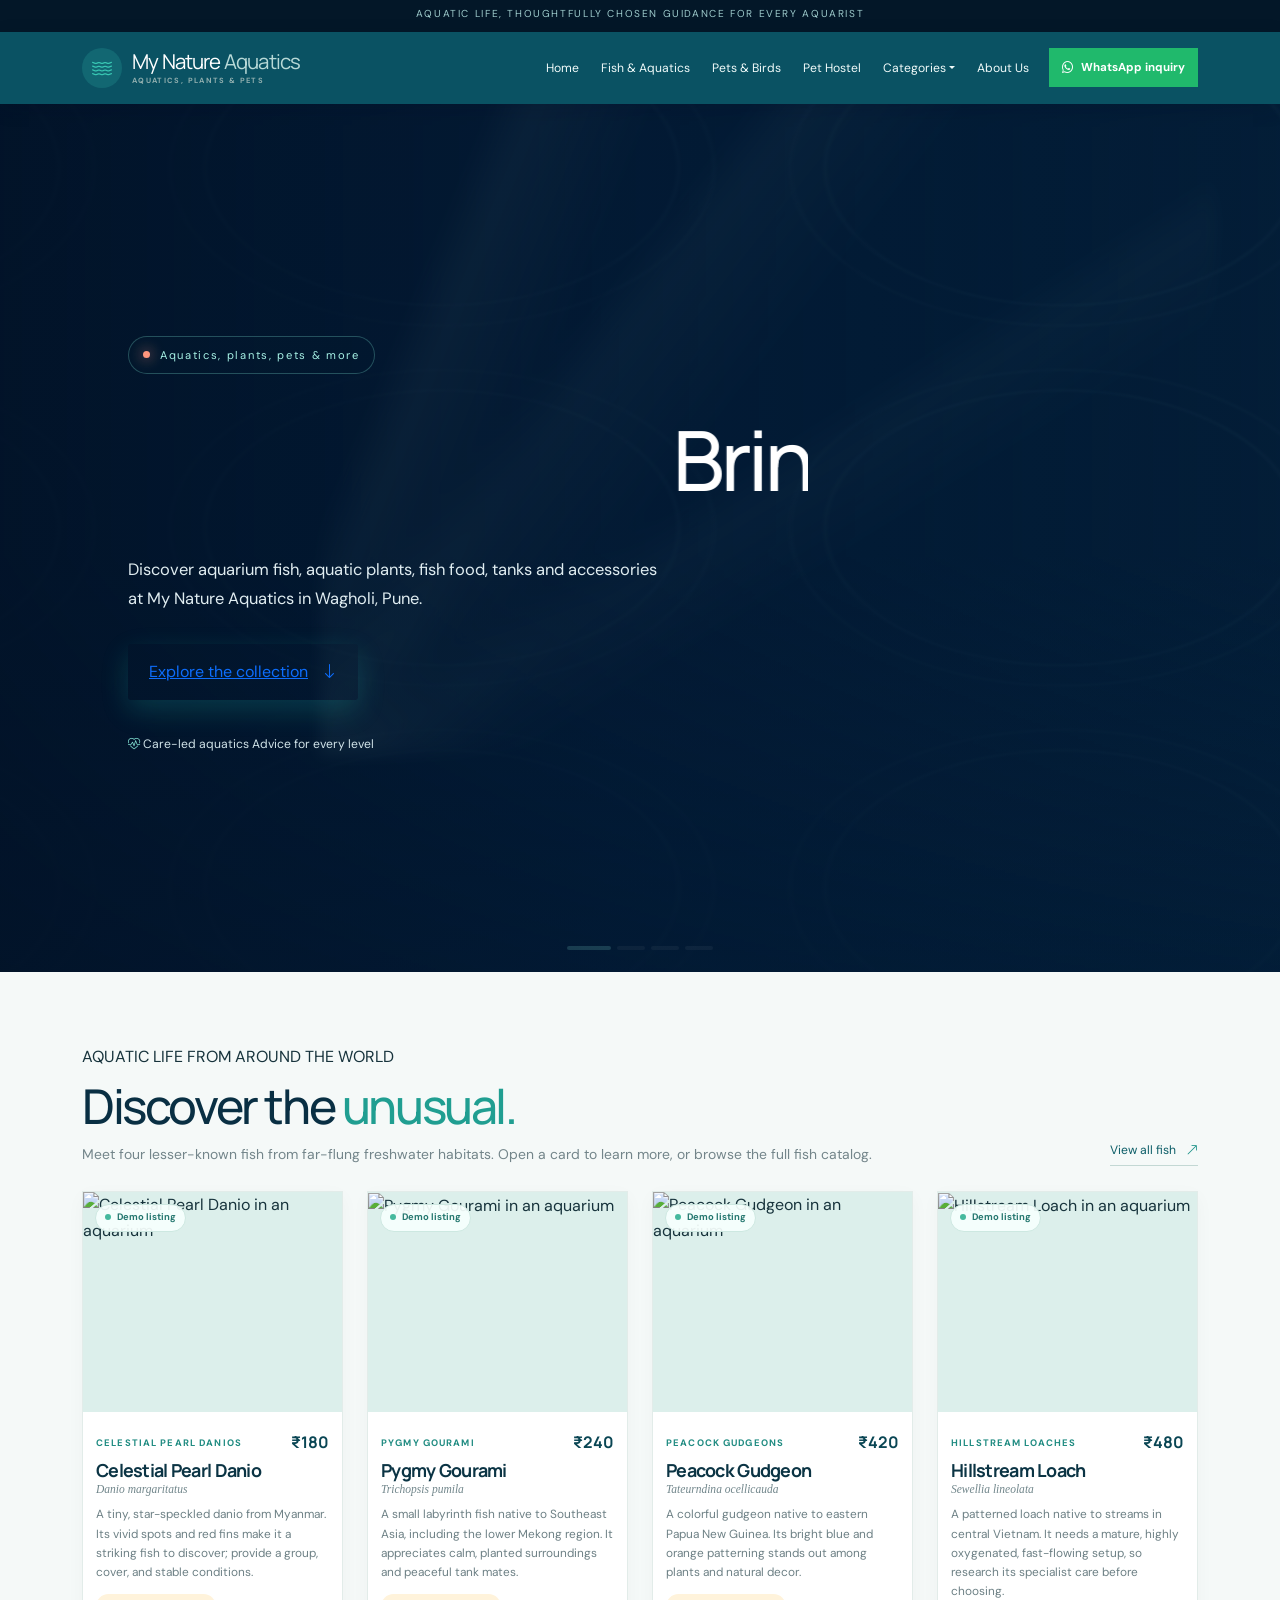
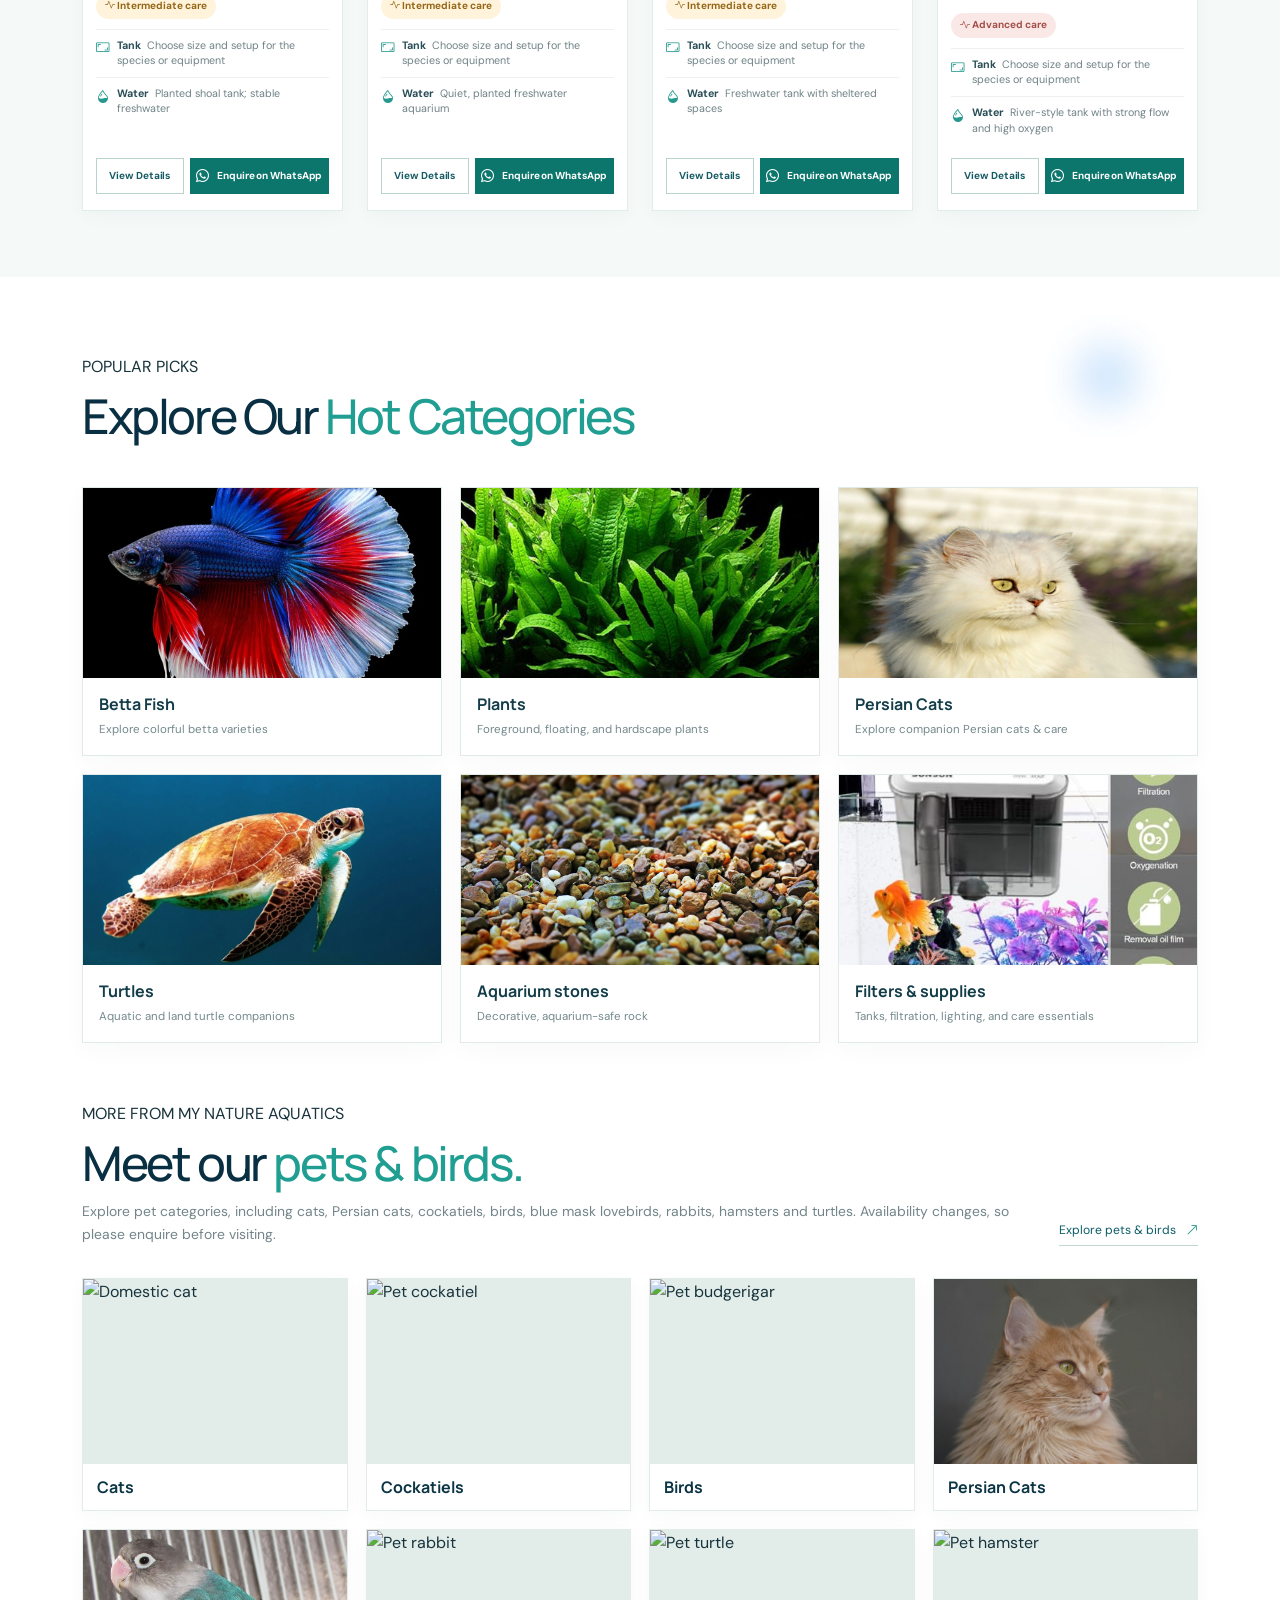
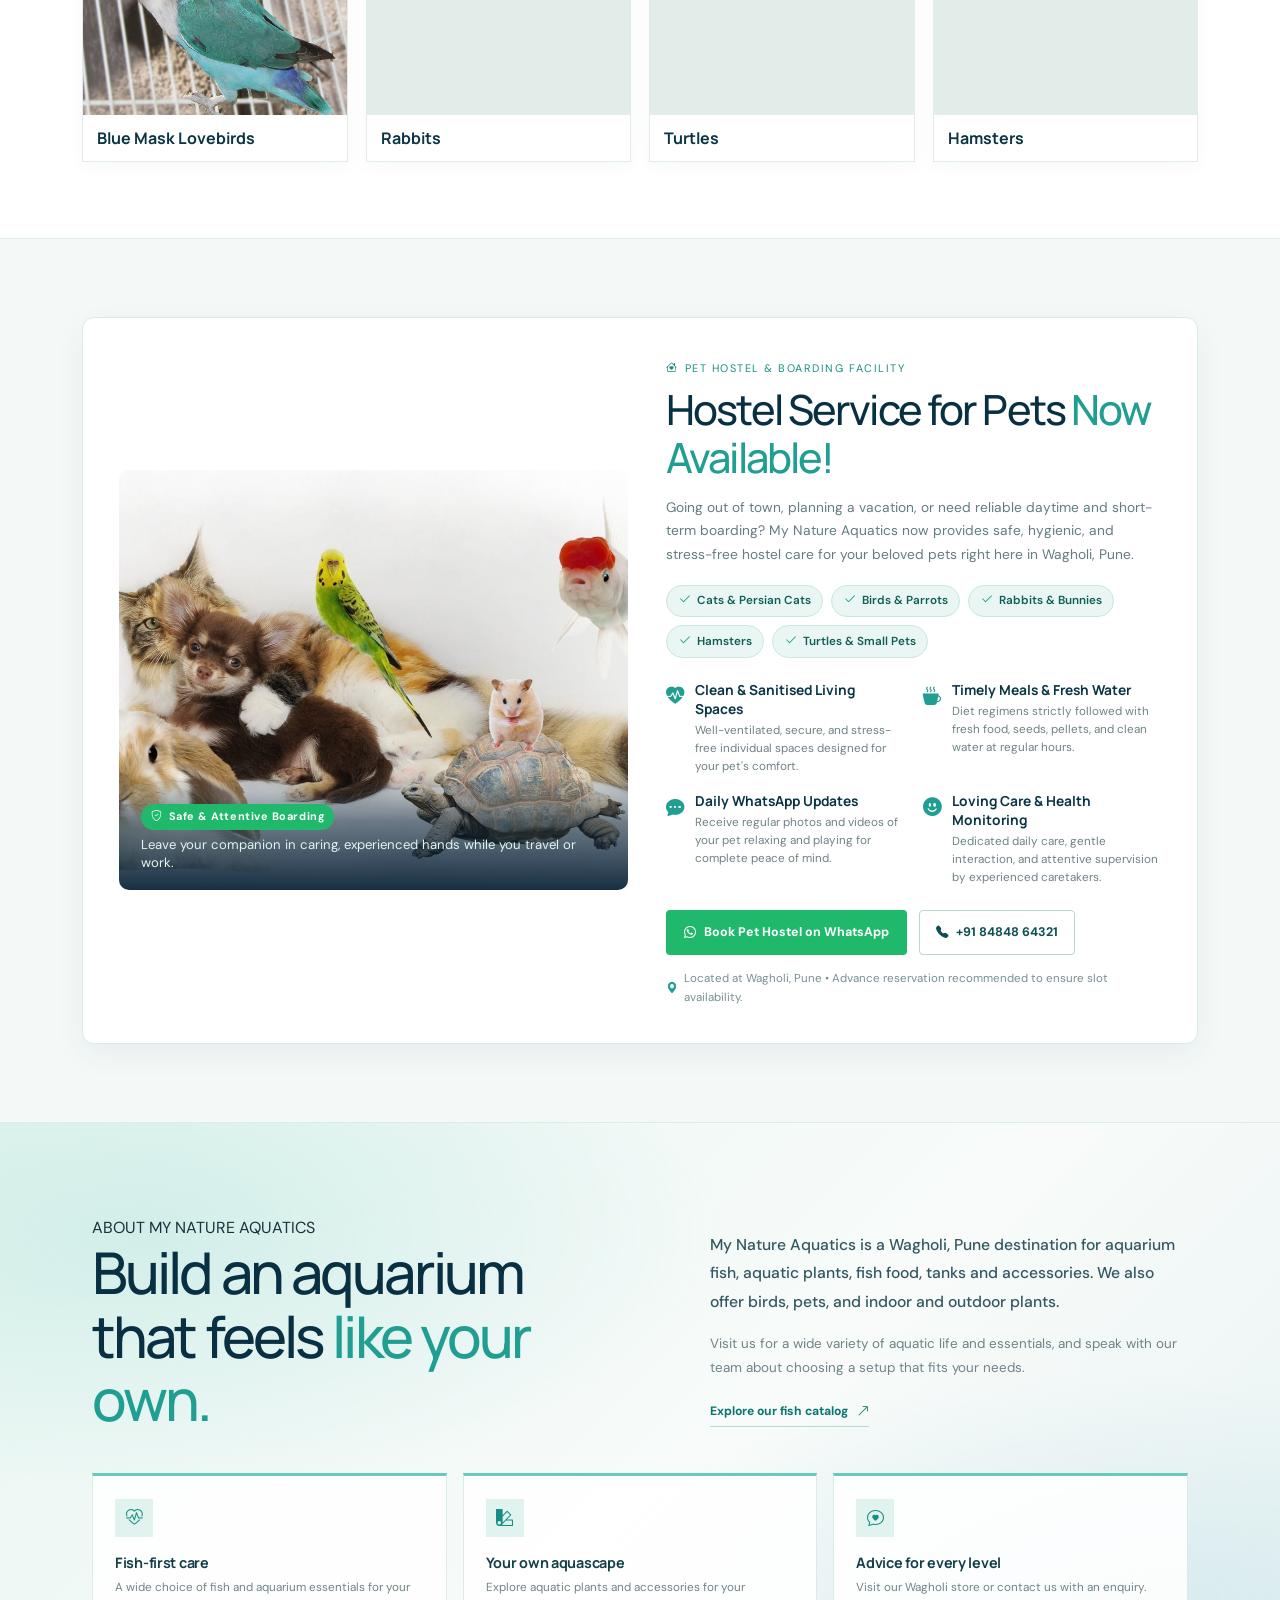
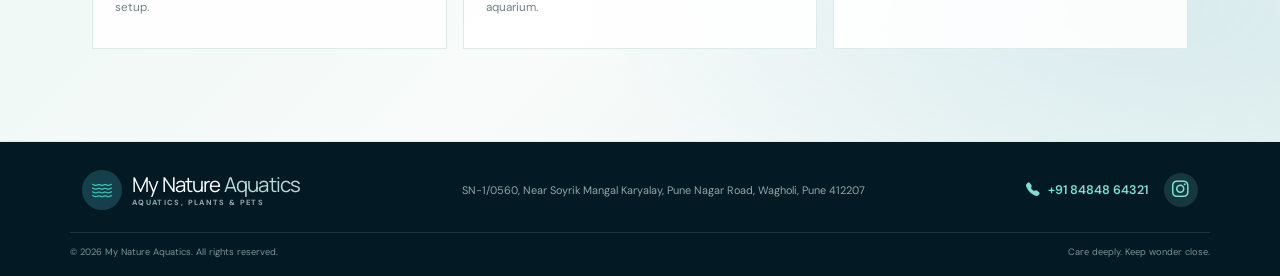
==== commit f74961bd: "Update website content and design" ====
--- a/Fish_Website/Fish_Aquarium/index.html
+++ b/Fish_Website/Fish_Aquarium/index.html
@@ -1,14 +1,109 @@
-<!doctype html><html lang="en"><head><meta charset="utf-8"><meta name="viewport" content="width=device-width,initial-scale=1"><meta name="theme-color" content="#031b34"><meta name="description" content="Explore vibrant aquarium fish, aquatic plants, and everything you need to create your own underwater paradise."><title>AquaWorld � Aquarium &amp; Aquatic Life</title><link rel="preconnect" href="https://fonts.googleapis.com"><link rel="preconnect" href="https://fonts.gstatic.com" crossorigin><link href="https://fonts.googleapis.com/css2?family=DM+Sans:wght@400;500;600;700&family=Manrope:wght@400;500;600;700;800&display=swap" rel="stylesheet"><link href="https://cdn.jsdelivr.net/npm/bootstrap@5.3.3/dist/css/bootstrap.min.css" rel="stylesheet"><link href="https://cdn.jsdelivr.net/npm/bootstrap-icons@1.11.3/font/bootstrap-icons.css" rel="stylesheet"><link href="css/style.css" rel="stylesheet"></head><body>
-<div class="site-top">AQUATIC LIFE, THOUGHTFULLY CHOSEN <span>�</span> GUIDANCE FOR EVERY AQUARIST</div><nav class="navbar navbar-expand-lg aw-navbar" id="siteNav"><div class="container"><a class="navbar-brand" href="#home" aria-label="AquaWorld home"><i class="bi bi-water"></i><span>Aqua<b>World</b><small>AQUARIUM &amp; AQUATIC LIFE</small></span></a><button class="navbar-toggler" type="button" data-bs-toggle="collapse" data-bs-target="#nav" aria-controls="nav" aria-expanded="false" aria-label="Toggle navigation"><i class="bi bi-list"></i></button><div class="collapse navbar-collapse" id="nav"><ul class="navbar-nav ms-auto align-items-lg-center"><li class="nav-item"><a class="nav-link" href="#home">Home</a></li><li class="nav-item"><a class="nav-link" href="#bestsellers">Fish Catalog</a></li><li class="nav-item"><a class="nav-link" href="#bestsellers" data-category-link="Aquarium Accessories">Aquarium Supplies</a></li><li class="nav-item"><a class="nav-link" href="#about">About Us</a></li><li class="nav-item"><a class="nav-link" href="#stories">Stories</a></li><li class="nav-item"><a class="nav-action nav-whatsapp" id="navWhatsapp" href="https://wa.me/?text=Hello%20AquaWorld%2C%20I%27d%20like%20to%20enquire." target="_blank" rel="noopener"><i class="bi bi-whatsapp"></i> WhatsApp inquiry</a></li></ul></div></div></nav>
-<header class="underwater" id="home"><div class="hero-lights"></div><div class="hero-bubbles" aria-hidden="true"><i></i><i></i><i></i><i></i><i></i><i></i><i></i><i></i><i></i><i></i></div><div class="hero-content container"><span class="hero-kicker"><i></i> A world of wonder awaits</span><h1>Discover the Beauty<br>Beneath the <em>Surface.</em></h1><p>Explore vibrant aquarium fish, aquatic plants, and everything you need to create your own underwater paradise.</p><div class="hero-buttons"><a class="button-primary" href="#bestsellers">Explore Our Fish <i class="bi bi-arrow-right"></i></a></div><div class="hero-assurance"><i class="bi bi-heart-pulse"></i> Care-led aquatics <span></span> Advice for every level</div></div></header>
-<div class="trust-row"><div class="container"><span><i class="bi bi-heart-pulse"></i> Healthy fish, cared for well</span><span><i class="bi bi-stars"></i> Supplies chosen with purpose</span><span><i class="bi bi-chat-dots"></i> Real advice from aquarists</span></div></div>
+<!doctype html><html lang="en"><head><meta charset="utf-8"><meta name="viewport" content="width=device-width,initial-scale=1"><meta name="theme-color" content="#031b34"><meta name="description" content="Discover aquarium fish, aquatic plants, fish food, tanks and accessories at My Nature Aquatics in Wagholi, Pune."><title>My Nature Aquatics — Aquarium &amp; Aquatic Life</title><link rel="preconnect" href="https://fonts.googleapis.com"><link rel="preconnect" href="https://fonts.gstatic.com" crossorigin><link href="https://fonts.googleapis.com/css2?family=DM+Sans:wght@400;500;600;700&family=Manrope:wght@400;500;600;700;800&display=swap" rel="stylesheet"><link href="https://cdn.jsdelivr.net/npm/bootstrap@5.3.3/dist/css/bootstrap.min.css" rel="stylesheet"><link href="https://cdn.jsdelivr.net/npm/bootstrap-icons@1.11.3/font/bootstrap-icons.css" rel="stylesheet"><link href="css/style.css" rel="stylesheet"></head><body data-page="home">
+<div class="site-top">AQUATIC LIFE, THOUGHTFULLY CHOSEN GUIDANCE FOR EVERY AQUARIST</div>
+<nav class="navbar navbar-expand-lg aw-navbar" id="siteNav"><div class="container"><a class="navbar-brand" href="#home" aria-label="My Nature Aquatics home"><i class="bi bi-water"></i><span>My Nature <b>Aquatics</b><small>AQUATICS, PLANTS &amp; PETS</small></span></a><button class="navbar-toggler" type="button" data-bs-toggle="collapse" data-bs-target="#nav" aria-controls="nav" aria-expanded="false" aria-label="Toggle navigation"><i class="bi bi-list"></i></button><div class="collapse navbar-collapse" id="nav"><ul class="navbar-nav ms-auto align-items-lg-center"><li class="nav-item"><a class="nav-link" href="#home">Home</a></li><li class="nav-item"><a class="nav-link" href="fish.html">Fish &amp; Aquatics</a></li><li class="nav-item"><a class="nav-link" href="pets.html">Pets &amp; Birds</a></li><li class="nav-item"><a class="nav-link" href="#pet-hostel">Pet Hostel</a></li><li class="nav-item dropdown"><a class="nav-link dropdown-toggle" href="#" id="categoryDropdown" role="button" data-bs-toggle="dropdown" aria-expanded="false">Categories</a><ul class="dropdown-menu dropdown-menu-end" aria-labelledby="categoryDropdown"><li><a class="dropdown-item" href="medicine.html">Medicine</a></li><li><a class="dropdown-item" href="plants.html">Aquatic Plants</a></li><li><a class="dropdown-item" href="supplies.html?category=Aquariums%20%26%20Tank%20Types">Aquariums</a></li><li><a class="dropdown-item" href="food.html">Food</a></li><li><a class="dropdown-item" href="grooming.html">Grooming</a></li><li><a class="dropdown-item" href="supplies.html">Filters &amp; Supplies</a></li><li><hr class="dropdown-divider"></li><li><a class="dropdown-item" href="#pet-hostel"><i class="bi bi-house-heart me-1"></i> Pet Hostel Service</a></li></ul></li><li class="nav-item"><a class="nav-link" href="#about">About Us</a></li><li class="nav-item"><a class="nav-action nav-whatsapp" id="navWhatsapp" href="https://wa.me/?text=Hello%20My%20Nature%20Aquatics%2C%20I%27d%20like%20to%20enquire." target="_blank" rel="noopener"><i class="bi bi-whatsapp"></i> WhatsApp inquiry</a></li></ul></div></div></nav>
+<header class="underwater hero-carousel-wrapper" id="home"><div id="heroBgCarousel" class="carousel slide carousel-fade hero-bg-carousel" data-bs-ride="carousel" data-bs-interval="4000" data-bs-pause="false"><div class="carousel-indicators"><button type="button" data-bs-target="#heroBgCarousel" data-bs-slide-to="0" class="active" aria-current="true" aria-label="Aquarium"></button><button type="button" data-bs-target="#heroBgCarousel" data-bs-slide-to="1" aria-label="Angelfish &amp; Tetras"></button><button type="button" data-bs-target="#heroBgCarousel" data-bs-slide-to="2" aria-label="Fish &amp; Aquatics"></button><button type="button" data-bs-target="#heroBgCarousel" data-bs-slide-to="3" aria-label="Pets &amp; Birds"></button></div><div class="carousel-inner"><div class="carousel-item active" style="background-image:url('https://images.unsplash.com/photo-1524704654690-b56c05c78a00?auto=format&amp;fit=crop&amp;w=2200&amp;q=90');"></div><div class="carousel-item" style="background-image:url('images/angelfish-hero.jpg');"></div><div class="carousel-item" style="background-image:url('images/fish-aquatics-hero.jpg');"></div><div class="carousel-item" style="background-image:url('images/pets-birds-hero.jpg');"></div></div></div><div class="hero-lights"></div><div class="hero-bubbles" aria-hidden="true"><i></i><i></i><i></i><i></i><i></i><i></i><i></i><i></i><i></i><i></i></div><div class="hero-content container home-hero-copy"><span class="hero-kicker"><i></i> Aquatics, plants, pets &amp; more</span><marquee class="hero-title-marquee" scrollamount="6" behavior="scroll" direction="left" onmouseover="this.stop();" onmouseout="this.start();"><h1>Bring a little more <em>nature</em> home. &nbsp;&nbsp;&bull;&nbsp;&nbsp; Bring a little more <em>nature</em> home.</h1></marquee><p>Discover aquarium fish, aquatic plants, fish food, tanks and accessories at My Nature Aquatics in Wagholi, Pune.</p><div class="hero-buttons"><a class="button-primary" href="#collections">Explore the collection <i class="bi bi-arrow-down"></i></a></div><div class="hero-assurance"><i class="bi bi-heart-pulse"></i> Care-led aquatics <span></span> Advice for every level</div></div></header>
 <main>
-<section class="section-pad collections" id="collections"><div class="container"><div class="section-title"><div><span class="overline">CURATED FOR YOUR AQUARIUM</span><h2>Find your <em>underwater world</em></h2><p>Explore the living color, lush greenery, and essentials behind a thriving aquarium.</p></div><a class="text-arrow" href="#bestsellers">Shop all <i class="bi bi-arrow-up-right"></i></a></div><div class="collection-grid"><a class="collection-card collection-fish" href="#bestsellers"><span class="collection-tag">01 / AQUATIC LIFE</span><span class="collection-bottom"><b>Tropical fish</b><small>Colorful companions for your aquarium</small><i class="bi bi-arrow-up-right"></i></span></a><a class="collection-card collection-plants" href="#why"><span class="collection-tag">02 / AQUASCAPING</span><span class="collection-bottom"><b>Plants &amp; aquascaping</b><small>Build a living underwater landscape</small><i class="bi bi-arrow-up-right"></i></span></a><a class="collection-card collection-essentials" href="#why"><span class="collection-tag">03 / AQUARIUM CARE</span><span class="collection-bottom"><b>Tank essentials</b><small>Thoughtful picks for a healthy habitat</small><i class="bi bi-arrow-up-right"></i></span></a></div></div></section>
-<section class="about-section section-pad" id="about"><div class="container about-layout"><div class="about-visual"><img src="images/background.jpg" alt="Aquarium inspiration photograph; replace with a photo of your shop or aquascape" loading="lazy"><span class="about-image-note"><i class="bi bi-image"></i> Image placeholder � replace with your shop or aquarium photo</span><span class="about-image-stamp"><i class="bi bi-water"></i> AQUAWORLD</span></div><div class="about-copy"><span class="overline">A LITTLE ABOUT US</span><h2>A shared love for life <em>beneath the surface.</em></h2><p class="about-lead">AquaWorld is an aquarium shop passionate about aquatic life, healthy fish, and the beauty of a thoughtfully designed aquarium.</p><p>We want to help more people enjoy the calm and color of an underwater world at home. Whether you are choosing your first fish or planning a complete aquascape, our aim is to make it easier to create a beautiful habitat and care for it with confidence.</p><div class="about-values"><div><i class="bi bi-heart-pulse"></i><span><b>Healthy fish</b><small>Careful choices and welfare-minded guidance.</small></span></div><div><i class="bi bi-palette2"></i><span><b>Beautiful design</b><small>Inspiration for balanced, personal aquariums.</small></span></div><div><i class="bi bi-chat-heart"></i><span><b>Helpful advice</b><small>Practical support for every experience level.</small></span></div></div><a class="button-primary about-cta" href="#bestsellers">Explore our catalog <i class="bi bi-arrow-right"></i></a></div></div></section>
+<section class="section-pad catalog-section home-featured" id="featured-fish"><div class="container"><div class="section-title"><div><span class="overline">AQUATIC LIFE FROM AROUND THE WORLD</span><h2>Discover the <em>unusual.</em></h2><p>Meet four lesser-known fish from far-flung freshwater habitats. Open a card to learn more, or browse the full fish catalog.</p></div><a class="text-arrow" href="fish.html">View all fish <i class="bi bi-arrow-up-right"></i></a></div><div id="productFilters" hidden></div><label class="home-hidden-search" hidden><input id="productSearch" type="search" aria-label="Search featured fish"></label><p class="result-count" id="resultCount" hidden></p><div class="row g-4" id="productGrid"></div><p id="catalogEmpty" class="catalog-empty d-none">No fish listings are available.</p></div></section>
+<section class="section-pad home-categories" id="collections"><div class="container"><div class="section-title hot-categories-title"><div><span class="overline">POPULAR PICKS</span><h2>Explore Our <em>Hot Categories</em></h2></div><img class="hot-category-accent" src="images/hot-categories-accent.png" alt="" aria-hidden="true" loading="lazy"></div><div class="home-category-grid" aria-label="Popular aquarium categories"><a class="home-category-card" href="fish.html?category=Betta%20Fish"><img src="images/betta.jpg" alt="Colorful betta fish" loading="lazy"><span>Betta Fish</span><small>Explore colorful betta varieties</small></a><a class="home-category-card" href="plants.html"><img src="images/java-fern.jpg" alt="Java fern aquatic plant" loading="lazy"><span>Plants</span><small>Foreground, floating, and hardscape plants</small></a><a class="home-category-card" href="pets.html#persian-cats"><img src="images/persian-cat-hot.jpg" alt="Beautiful Persian cat" loading="lazy"><span>Persian Cats</span><small>Explore companion Persian cats &amp; care</small></a><a class="home-category-card" href="pets.html#turtles"><img src="images/turtle-hot.jpg" alt="Pet turtle swimming" loading="lazy"><span>Turtles</span><small>Aquatic and land turtle companions</small></a><a class="home-category-card" href="supplies.html"><img src="images/home-stones.jpg" alt="Decorative aquarium stones and gravel" loading="lazy"><span>Aquarium stones</span><small>Decorative, aquarium-safe rock</small></a><a class="home-category-card" href="supplies.html"><img src="images/filter-hob.jpg" alt="Hang-on-back aquarium filter" loading="lazy"><span>Filters &amp; supplies</span><small>Tanks, filtration, lighting, and care essentials</small></a></div>
+<div class="home-pets-intro"><div class="section-title"><div><span class="overline">MORE FROM MY NATURE AQUATICS</span><h2>Meet our <em>pets &amp; birds.</em></h2><p>Explore pet categories, including cats, Persian cats, cockatiels, birds, blue mask lovebirds, rabbits, hamsters and turtles. Availability changes, so please enquire before visiting.</p></div><a class="text-arrow" href="pets.html">Explore pets &amp; birds <i class="bi bi-arrow-up-right"></i></a></div><div class="pets-grid home-pets-grid"><a class="pet-card" href="pets.html#cats"><img src="https://commons.wikimedia.org/wiki/Special:FilePath/Domestic_Cat.jpg?width=900" alt="Domestic cat" loading="lazy"><span>Cats</span></a><a class="pet-card" href="pets.html#cockatiels"><img src="https://commons.wikimedia.org/wiki/Special:FilePath/Cockatiel_kept_as_pet.jpg?width=900" alt="Pet cockatiel" loading="lazy"><span>Cockatiels</span></a><a class="pet-card" href="pets.html#birds"><img src="https://commons.wikimedia.org/wiki/Special:FilePath/My_pet_budgerigar_sitting_on_my_shoulder.jpg?width=900" alt="Pet budgerigar" loading="lazy"><span>Birds</span></a><a class="pet-card" href="pets.html#persian-cats"><img src="images/persian-cat.jpg" alt="Persian cat" loading="lazy"><span>Persian Cats</span></a><a class="pet-card" href="pets.html#lovebirds"><img src="images/blue-masked-lovebird.jpg" alt="Blue mask lovebird" loading="lazy"><span>Blue Mask Lovebirds</span></a><a class="pet-card" href="pets.html#rabbits"><img src="https://commons.wikimedia.org/wiki/Special:FilePath/Rabbit_pet.jpg?width=900" alt="Pet rabbit" loading="lazy"><span>Rabbits</span></a><a class="pet-card" href="pets.html#turtles"><img src="https://commons.wikimedia.org/wiki/Special:FilePath/Pet_turtle_hiding_inside_its_shell.jpg?width=900" alt="Pet turtle" loading="lazy"><span>Turtles</span></a><a class="pet-card" href="pets.html#hamsters"><img src="https://upload.wikimedia.org/wikipedia/commons/thumb/6/6d/Pet_Hamster.jpg/960px-Pet_Hamster.jpg" alt="Pet hamster" loading="lazy"><span>Hamsters</span></a></div></div></div></section>
+<section class="section-pad home-hostel-section" id="pet-hostel">
+  <div class="container">
+    <div class="home-hostel-wrapper">
+      <div class="row g-4 align-items-center">
+        <div class="col-lg-6">
+          <div class="hostel-image-card">
+            <img src="images/home-pets-hero.jpeg" alt="Pet Hostel &amp; Boarding Service at My Nature Aquatics Wagholi" class="hostel-main-img" loading="lazy">
+            <div class="hostel-image-overlay">
+              <span class="hostel-badge"><i class="bi bi-shield-check"></i> Safe &amp; Attentive Boarding</span>
+              <p class="hostel-overlay-text">Leave your companion in caring, experienced hands while you travel or work.</p>
+            </div>
+          </div>
+        </div>
+        <div class="col-lg-6">
+          <div class="hostel-content">
+            <span class="overline"><i class="bi bi-house-heart"></i> PET HOSTEL &amp; BOARDING FACILITY</span>
+            <h2>Hostel Service for Pets <em>Now Available!</em></h2>
+            <p class="hostel-desc">
+              Going out of town, planning a vacation, or need reliable daytime and short-term boarding? My Nature Aquatics now provides safe, hygienic, and stress-free hostel care for your beloved pets right here in Wagholi, Pune.
+            </p>
+            <div class="hostel-pet-types">
+              <span class="hostel-pet-tag"><i class="bi bi-check2"></i> Cats &amp; Persian Cats</span>
+              <span class="hostel-pet-tag"><i class="bi bi-check2"></i> Birds &amp; Parrots</span>
+              <span class="hostel-pet-tag"><i class="bi bi-check2"></i> Rabbits &amp; Bunnies</span>
+              <span class="hostel-pet-tag"><i class="bi bi-check2"></i> Hamsters</span>
+              <span class="hostel-pet-tag"><i class="bi bi-check2"></i> Turtles &amp; Small Pets</span>
+            </div>
+            <div class="hostel-perks-grid">
+              <div class="hostel-perk">
+                <i class="bi bi-heart-pulse-fill"></i>
+                <div>
+                  <h4>Clean &amp; Sanitised Living Spaces</h4>
+                  <p>Well-ventilated, secure, and stress-free individual spaces designed for your pet's comfort.</p>
+                </div>
+              </div>
+              <div class="hostel-perk">
+                <i class="bi bi-cup-hot-fill"></i>
+                <div>
+                  <h4>Timely Meals &amp; Fresh Water</h4>
+                  <p>Diet regimens strictly followed with fresh food, seeds, pellets, and clean water at regular hours.</p>
+                </div>
+              </div>
+              <div class="hostel-perk">
+                <i class="bi bi-chat-dots-fill"></i>
+                <div>
+                  <h4>Daily WhatsApp Updates</h4>
+                  <p>Receive regular photos and videos of your pet relaxing and playing for complete peace of mind.</p>
+                </div>
+              </div>
+              <div class="hostel-perk">
+                <i class="bi bi-emoji-smile-fill"></i>
+                <div>
+                  <h4>Loving Care &amp; Health Monitoring</h4>
+                  <p>Dedicated daily care, gentle interaction, and attentive supervision by experienced caretakers.</p>
+                </div>
+              </div>
+            </div>
+            <div class="hostel-actions">
+              <a class="hostel-whatsapp-btn" href="https://wa.me/918484864321?text=Hello%20My%20Nature%20Aquatics%2C%20I%20would%20like%20to%20enquire%20about%20your%20pet%20hostel%20service." target="_blank" rel="noopener">
+                <i class="bi bi-whatsapp"></i> Book Pet Hostel on WhatsApp
+              </a>
+              <a class="hostel-phone-btn" href="tel:+918484864321">
+                <i class="bi bi-telephone-fill"></i> +91 84848 64321
+              </a>
+            </div>
+            <p class="hostel-notice"><i class="bi bi-geo-alt-fill"></i> Located at Wagholi, Pune &bull; Advance reservation recommended to ensure slot availability.</p>
+          </div>
+        </div>
+      </div>
+    </div>
+  </div>
+</section>
+<section class="about-section section-pad" id="about">
+  <div class="container home-about-layout">
+    <div class="home-about-top">
+      <div class="home-about-title">
+        <span class="overline">ABOUT MY NATURE AQUATICS</span>
+        <h2>Build an aquarium that feels <em>like your own.</em></h2>
+      </div>
+      <div class="home-about-intro">
+        <p class="about-lead">My Nature Aquatics is a Wagholi, Pune destination for aquarium fish, aquatic plants, fish food, tanks and accessories. We also offer birds, pets, and indoor and outdoor plants.</p>
+        <p>Visit us for a wide variety of aquatic life and essentials, and speak with our team about choosing a setup that fits your needs.</p>
+        <a class="home-about-link" href="fish.html">Explore our fish catalog <i class="bi bi-arrow-up-right"></i></a>
+      </div>
+    </div>
+    <div class="home-about-values">
+      <article class="home-about-card"><i class="bi bi-heart-pulse"></i><h3>Fish-first care</h3><p>A wide choice of fish and aquarium essentials for your setup.</p></article>
+      <article class="home-about-card"><i class="bi bi-palette2"></i><h3>Your own aquascape</h3><p>Explore aquatic plants and accessories for your aquarium.</p></article>
+      <article class="home-about-card"><i class="bi bi-chat-heart"></i><h3>Advice for every level</h3><p>Visit our Wagholi store or contact us with an enquiry.</p></article>
+    </div>
+  </div>
+</section>
+</main>
+<div class="modal fade" id="productModal" tabindex="-1" aria-labelledby="productModalTitle" aria-hidden="true"><div class="modal-dialog modal-dialog-centered"><div class="modal-content product-modal"><button type="button" class="modal-close" data-bs-dismiss="modal" aria-label="Close"><i class="bi bi-x-lg"></i></button><img id="modalImage" class="modal-image" src="" alt=""><div class="modal-copy"><span class="overline" id="modalCategory"></span><h2 id="productModalTitle"></h2><p class="scientific" id="modalScientific"></p><p id="modalDescription"></p><div class="modal-specs"><div><b>Care level</b><span id="modalCare"></span></div><div><b>Suitable tank</b><span id="modalTank"></span></div><div><b>Water basics</b><span id="modalWater"></span></div><div><b>Sample stock</b><span id="modalStock"></span></div></div><p class="modal-note">Care needs vary with age, source, and tank conditions. Confirm compatibility and setup with an experienced aquarist.</p><a id="modalWhatsApp" class="button-primary wa-button" href="#" target="_blank" rel="noopener"><i class="bi bi-whatsapp"></i> Enquire on WhatsApp</a></div></div></div></div>
+<footer class="site-footer"><div class="container footer-main"><div class="footer-brand-wrap"><a class="navbar-brand" href="#home"><i class="bi bi-water"></i><span>My Nature <b>Aquatics</b><small>AQUATICS, PLANTS &amp; PETS</small></span></a></div><p class="footer-address">SN-1/0560, Near Soyrik Mangal Karyalay, Pune Nagar Road, Wagholi, Pune 412207</p><div class="footer-contact"><a href="tel:+918484864321" class="footer-phone" title="Call Us"><i class="bi bi-telephone-fill"></i><span>+91 84848 64321</span></a><a href="https://www.instagram.com/mynatureaquatics/" target="_blank" rel="noopener" class="footer-insta" aria-label="Instagram" title="Instagram"><i class="bi bi-instagram"></i></a></div></div><div class="container footer-bottom"><span>© <span id="year"></span> My Nature Aquatics. All rights reserved.</span><span>Care deeply. Keep wonder close.</span></div></footer>
+<script src="https://cdn.jsdelivr.net/npm/bootstrap@5.3.3/dist/js/bootstrap.bundle.min.js"></script><script src="js/script.js"></script></body></html>
 
-<section class="section-pad catalog-section" id="bestsellers"><div class="container"><div class="section-title"><div><span class="overline">AQUAWORLD SAMPLE CATALOG</span><h2>Find your next <em>favorite</em></h2><p>Browse our demonstration listings. Prices, stock, and care notes are sample data; please confirm with the shop.</p></div></div><div class="catalog-controls"><label class="catalog-search"><i class="bi bi-search"></i><input id="productSearch" type="search" placeholder="Search fish, plants or accessories�" aria-label="Search catalog"></label><div class="catalog-filters" id="productFilters" aria-label="Filter catalog by category"></div></div><p class="result-count" id="resultCount" aria-live="polite"></p><div class="row g-4" id="productGrid"></div><p id="catalogEmpty" class="catalog-empty d-none">No matching products. Try another search or category.</p></div></section><div class="modal fade" id="productModal" tabindex="-1" aria-labelledby="productModalTitle" aria-hidden="true"><div class="modal-dialog modal-dialog-centered"><div class="modal-content product-modal"><button type="button" class="modal-close" data-bs-dismiss="modal" aria-label="Close"><i class="bi bi-x-lg"></i></button><img id="modalImage" class="modal-image" src="" alt=""><div class="modal-copy"><span class="overline" id="modalCategory"></span><h2 id="productModalTitle"></h2><p class="scientific" id="modalScientific"></p><p id="modalDescription"></p><div class="modal-specs"><div><b>Care level</b><span id="modalCare"></span></div><div><b>Suitable tank</b><span id="modalTank"></span></div><div><b>Water basics</b><span id="modalWater"></span></div><div><b>Sample stock</b><span id="modalStock"></span></div></div><p class="modal-note">Care needs vary with age, source, and tank conditions. Confirm compatibility and setup with an experienced aquarist.</p><a id="modalWhatsApp" class="button-primary wa-button" href="#" target="_blank" rel="noopener"><i class="bi bi-whatsapp"></i> Enquire on WhatsApp</a></div></div></div></div>
-<section class="promo"><div class="promo-photo"></div><div class="promo-content"><span class="overline">MAKE A LITTLE MAGIC</span><h2>Bring Your Own<br>Underwater World<br>to <em>Life.</em></h2><p>From the first fin to the final flourish, we�ll help you create a home beneath the surface.</p><a class="button-primary" href="#bestsellers">Explore the catalog <i class="bi bi-arrow-right"></i></a></div></section>
-<section class="section-pad testimonials" id="stories"><div class="container"><div class="section-title centered"><span class="overline">KIND WORDS FROM OUR COMMUNITY</span><h2>Stories from the <em>water�s edge</em></h2></div><div class="review-grid"><figure><div class="stars">?????</div><blockquote>�They helped me plan my first community tank and made every step feel easy. The fish are thriving.�</blockquote><figcaption><span>AM</span><div><b>Amara M.</b><small>New aquarist</small></div></figcaption></figure><figure><div class="stars">?????</div><blockquote>�A beautiful selection and genuinely thoughtful advice. I always leave with something useful.�</blockquote><figcaption><span>RK</span><div><b>Rohan K.</b><small>Planted tank enthusiast</small></div></figcaption></figure><figure><div class="stars">?????</div><blockquote>�You can tell the team cares about the fish. It�s become my favorite place to get aquarium supplies.�</blockquote><figcaption><span>SL</span><div><b>Sofia L.</b><small>AquaWorld customer</small></div></figcaption></figure></div></div></section>
 
-</main><footer class="site-footer"><div class="container footer-main"><a class="navbar-brand" href="#home"><i class="bi bi-water"></i><span>Aqua<b>World</b><small>AQUARIUM &amp; AQUATIC LIFE</small></span></a><p>Thoughtful aquatics. A more peaceful everyday.</p><nav><a href="#collections">Collections</a><a href="#why">Why AquaWorld</a><a href="#bestsellers">Best sellers</a></nav></div><div class="container footer-bottom"><span>� <span id="year"></span> AquaWorld. All rights reserved.</span><span>Care deeply. Keep wonder close.</span></div></footer>
-<script src="https://cdn.jsdelivr.net/npm/bootstrap@5.3.3/dist/js/bootstrap.bundle.min.js"></script><script src="js/script.js"></script></body></html>
+
+
+
--- a/Fish_Website/Fish_Aquarium/css/style.css
+++ b/Fish_Website/Fish_Aquarium/css/style.css
@@ -16,7 +16,7 @@
 
 
 /* Searchable catalog and product details */
-.catalog-section{background:#f5f9f8}.catalog-section .section-title{margin-bottom:25px}.catalog-controls{display:flex;flex-direction:column;gap:14px;margin:24px 0 6px}.catalog-search{height:48px;max-width:500px;width:100%;display:flex;align-items:center;gap:11px;background:#fff;border:1px solid #dce9e6;padding:0 15px;color:#268e87}.catalog-search:focus-within{border-color:#28a99a;box-shadow:0 0 0 3px #39c7b41b}.catalog-search input{border:0;outline:0;background:transparent;width:100%;font:400 .83rem "DM Sans",sans-serif;color:#17333c}.catalog-filters{display:flex;gap:8px;overflow-x:auto;padding:2px 0 10px;scrollbar-width:thin;scrollbar-color:#acd5ce transparent}.catalog-filter{flex:0 0 auto;border:1px solid #d8e7e3;background:#fff;border-radius:30px;padding:8px 14px;color:#536c70;font-size:.71rem;transition:.2s}.catalog-filter:hover,.catalog-filter.active{background:#07394b;color:#fff;border-color:#07394b}.result-count{color:#829497;font-size:.68rem;margin:0 0 14px}.catalog-card{height:100%;display:flex;flex-direction:column;background:white;border:1px solid #e2ece9;box-shadow:0 5px 18px #09313c08;transition:transform .22s,box-shadow .22s}.catalog-card:hover{transform:translateY(-4px);box-shadow:0 14px 30px #09313c16}.catalog-photo{height:220px;position:relative;overflow:hidden;background:#dcefeb}.catalog-photo img{width:100%;height:100%;object-fit:cover;transition:transform .4s}.catalog-card:hover .catalog-photo img{transform:scale(1.04)}.stock-pill{position:absolute;top:12px;left:12px;background:#f7fffded;color:#24776f;border:1px solid #cde8e1;padding:5px 9px;border-radius:20px;font-size:.59rem;font-weight:700}.stock-pill i{display:inline-block;width:6px;height:6px;border-radius:50%;background:#45b99e;margin-right:6px}.catalog-body{padding:17px;display:flex;flex-direction:column;flex:1}.catalog-heading{display:flex;justify-content:space-between;gap:8px;align-items:flex-start}.product-category{font-size:.59rem;color:#218c82;letter-spacing:.12em;text-transform:uppercase;font-weight:700}.catalog-heading h3{font:700 1.12rem Manrope,sans-serif;color:#0b3444;margin:4px 0 1px}.scientific{font:italic .72rem Georgia,serif;color:#71868b;margin:0}.catalog-price{white-space:nowrap;color:#0a4654;font:700 1rem Manrope,sans-serif;margin-top:3px}.catalog-description{font-size:.74rem;line-height:1.62;color:#6d8085;margin:13px 0 12px;min-height:48px}.care-chip{align-self:flex-start;padding:4px 9px;border-radius:18px;font-size:.63rem;font-weight:700;margin-bottom:10px}.care-beginner{background:#e5f5ed;color:#287b58}.care-intermediate{background:#fff3db;color:#956717}.care-advanced{background:#fae8e7;color:#a44e48}.spec-line{display:flex;gap:8px;align-items:flex-start;padding:8px 0;border-top:1px solid #edf2f0;color:#708286;font-size:.67rem;line-height:1.45}.spec-line>i{color:#26998e;font-size:.83rem;margin-top:1px}.spec-line b{color:#294e57;font-weight:700;margin-right:3px}.catalog-actions{display:grid;grid-template-columns:.78fr 1.35fr;gap:8px;margin-top:14px}.details-button,.whatsapp-button{min-height:39px;display:flex;justify-content:center;align-items:center;gap:6px;font-size:.67rem;font-weight:700;text-decoration:none;white-space:nowrap;transition:.2s}.details-button{background:white;border:1px solid #b9d4cf;color:#155b63}.details-button:hover{background:#eaf6f3;color:#0a4853}.whatsapp-button{background:#0c766c;color:white;border:1px solid #0c766c;padding:0 7px}.whatsapp-button:hover{background:#09584f;color:white}.catalog-empty{text-align:center;padding:36px;color:#71868b}.product-modal{position:relative;overflow:hidden;border:0;border-radius:4px;box-shadow:0 20px 70px #001b2d50}.modal-image{display:block;width:100%;height:245px;object-fit:cover;background:#e4f1ef}.modal-copy{padding:24px}.modal-copy h2{font:700 1.65rem Manrope,sans-serif;color:#0b3444;margin:5px 0}.modal-copy>p:not(.overline){color:#637a7e;font-size:.82rem;line-height:1.7}.modal-copy .scientific{font-size:.8rem}.modal-specs{display:grid;grid-template-columns:1fr 1fr;gap:9px;margin:17px 0}.modal-specs>div{padding:11px;background:#f1f7f5}.modal-specs b,.modal-specs span{display:block}.modal-specs b{color:#24877e;text-transform:uppercase;font-size:.57rem;letter-spacing:.09em;margin-bottom:4px}.modal-specs span{font-size:.72rem;color:#31545d}.modal-note{border-left:2px solid #ed9a82;padding-left:10px;font-size:.68rem!important}.modal-close{position:absolute;z-index:2;right:12px;top:12px;width:36px;height:36px;border:0;border-radius:50%;background:#fff;color:#0a3444}.wa-button{margin-top:5px}.wa-button i{font-size:1rem}
+.catalog-section{background:#f5f9f8}.catalog-section .section-title{margin-bottom:25px}.catalog-controls{display:flex;flex-direction:column;gap:14px;margin:24px 0 6px}.catalog-search{height:48px;max-width:500px;width:100%;display:flex;align-items:center;gap:11px;background:#fff;border:1px solid #dce9e6;padding:0 15px;color:#268e87}.catalog-search:focus-within{border-color:#28a99a;box-shadow:0 0 0 3px #39c7b41b}.catalog-search input{border:0;outline:0;background:transparent;width:100%;font:400 .83rem "DM Sans",sans-serif;color:#17333c}.catalog-filters{display:flex;gap:8px;overflow-x:auto;padding:2px 0 10px;scrollbar-width:thin;scrollbar-color:#acd5ce transparent}.catalog-filter{flex:0 0 auto;border:1px solid #d8e7e3;background:#fff;border-radius:30px;padding:8px 14px;color:#536c70;font-size:.71rem;transition:.2s}.catalog-filter:hover,.catalog-filter.active{background:#07394b;color:#fff;border-color:#07394b}.result-count{color:#829497;font-size:.68rem;margin:0 0 14px}.catalog-card{height:100%;display:flex;flex-direction:column;background:white;border:1px solid #e2ece9;box-shadow:0 5px 18px #09313c08;transition:transform .22s,box-shadow .22s}.catalog-card:hover{transform:translateY(-4px);box-shadow:0 14px 30px #09313c16}.catalog-photo{height:220px;position:relative;overflow:hidden;background:#dcefeb}.catalog-photo img{width:100%;height:100%;object-fit:cover;transition:transform .4s}.catalog-card:hover .catalog-photo img{transform:scale(1.04)}.stock-pill{position:absolute;top:12px;left:12px;background:#f7fffded;color:#24776f;border:1px solid #cde8e1;padding:5px 9px;border-radius:20px;font-size:.59rem;font-weight:700}.stock-pill i{display:inline-block;width:6px;height:6px;border-radius:50%;background:#45b99e;margin-right:6px}.catalog-body{padding:17px;display:flex;flex-direction:column;flex:1}.catalog-heading{display:flex;justify-content:space-between;gap:8px;align-items:flex-start}.product-category{font-size:.59rem;color:#218c82;letter-spacing:.12em;text-transform:uppercase;font-weight:700}.catalog-heading h3{font:700 1.12rem Manrope,sans-serif;color:#0b3444;margin:4px 0 1px}.scientific{font:italic .72rem Georgia,serif;color:#71868b;margin:0}.catalog-price{white-space:nowrap;color:#0a4654;font:700 1rem Manrope,sans-serif;margin-top:3px}.catalog-description{font-size:.74rem;line-height:1.62;color:#6d8085;margin:13px 0 12px;min-height:48px}.care-chip{align-self:flex-start;padding:4px 9px;border-radius:18px;font-size:.63rem;font-weight:700;margin-bottom:10px}.care-beginner{background:#e5f5ed;color:#287b58}.care-intermediate{background:#fff3db;color:#956717}.care-advanced{background:#fae8e7;color:#a44e48}.spec-line{display:flex;gap:8px;align-items:flex-start;padding:8px 0;border-top:1px solid #edf2f0;color:#708286;font-size:.67rem;line-height:1.45}.spec-line>i{color:#26998e;font-size:.83rem;margin-top:1px}.spec-line b{color:#294e57;font-weight:700;margin-right:3px}.catalog-actions{display:grid;grid-template-columns:.78fr 1.35fr;gap:8px;margin-top:auto;padding-top:14px}.details-button,.whatsapp-button{min-height:39px;display:flex;justify-content:center;align-items:center;gap:6px;font-size:.67rem;font-weight:700;text-decoration:none;white-space:nowrap;transition:.2s}.details-button{background:white;border:1px solid #b9d4cf;color:#155b63}.details-button:hover{background:#eaf6f3;color:#0a4853}.whatsapp-button{background:#0c766c;color:white;border:1px solid #0c766c;padding:0 7px}.whatsapp-button:hover{background:#09584f;color:white}.catalog-empty{text-align:center;padding:36px;color:#71868b}.product-modal{position:relative;overflow:hidden;border:0;border-radius:4px;box-shadow:0 20px 70px #001b2d50}.modal-image{display:block;width:100%;height:245px;object-fit:cover;background:#e4f1ef}.modal-copy{padding:24px}.modal-copy h2{font:700 1.65rem Manrope,sans-serif;color:#0b3444;margin:5px 0}.modal-copy>p:not(.overline){color:#637a7e;font-size:.82rem;line-height:1.7}.modal-copy .scientific{font-size:.8rem}.modal-specs{display:grid;grid-template-columns:1fr 1fr;gap:9px;margin:17px 0}.modal-specs>div{padding:11px;background:#f1f7f5}.modal-specs b,.modal-specs span{display:block}.modal-specs b{color:#24877e;text-transform:uppercase;font-size:.57rem;letter-spacing:.09em;margin-bottom:4px}.modal-specs span{font-size:.72rem;color:#31545d}.modal-note{border-left:2px solid #ed9a82;padding-left:10px;font-size:.68rem!important}.modal-close{position:absolute;z-index:2;right:12px;top:12px;width:36px;height:36px;border:0;border-radius:50%;background:#fff;color:#0a3444}.wa-button{margin-top:5px}.wa-button i{font-size:1rem}
 @media(max-width:575px){.catalog-photo{height:175px}.catalog-body{padding:13px 11px}.catalog-heading{display:block}.catalog-price{display:block;font-size:.91rem;margin-top:7px}.catalog-heading h3{font-size:1rem}.catalog-description{font-size:.69rem;min-height:0}.spec-line{font-size:.63rem}.catalog-actions{grid-template-columns:1fr;gap:6px}.details-button,.whatsapp-button{min-height:37px;font-size:.65rem}.modal-image{height:190px}.modal-copy{padding:18px}.modal-specs{gap:6px}.modal-specs>div{padding:9px}.catalog-filter{padding:7px 11px}}
 
 
@@ -96,4 +96,172 @@
 .trust-row>.container{min-height:88px;display:flex;align-items:center;justify-content:center;gap:clamp(24px,6vw,82px);padding-top:15px;padding-bottom:15px}
 .trust-row span{color:#e6f4f4;font-size:.78rem;white-space:nowrap}
 .trust-row i{color:#80dfd1;margin-right:9px}
-@media(max-width:767px){.trust-row>.container{min-height:0;display:grid;grid-template-columns:1fr;justify-content:start;gap:11px;padding:19px 24px}.trust-row span{font-size:.75rem;white-space:normal}}+@media(max-width:767px){.trust-row>.container{min-height:0;display:grid;grid-template-columns:1fr;justify-content:start;gap:11px;padding:19px 24px}.trust-row span{font-size:.75rem;white-space:normal}}
+/* Quick links for the expanded aquarium shop categories. */
+.category-shortcuts{display:grid;grid-template-columns:repeat(6,minmax(0,1fr));gap:10px;margin-top:18px}
+.category-shortcuts a{min-height:84px;display:flex;flex-direction:column;justify-content:center;align-items:center;gap:8px;padding:12px 8px;border:1px solid #d8e7e3;background:#fff;color:#315c62;text-align:center;text-decoration:none;font-size:.68rem;font-weight:700;transition:transform .2s,border-color .2s,color .2s}
+.category-shortcuts a i{color:#23998f;font-size:1.15rem}
+.category-shortcuts a:hover,.category-shortcuts a:focus-visible{transform:translateY(-2px);border-color:#43b6a7;color:#087469}
+.category-shortcuts a:focus-visible{outline:3px solid #8bd9cc;outline-offset:2px}
+@media(max-width:900px){.category-shortcuts{grid-template-columns:repeat(4,minmax(0,1fr))}}
+@media(max-width:575px){.category-shortcuts{grid-template-columns:repeat(2,minmax(0,1fr));gap:8px}.category-shortcuts a{min-height:72px;flex-direction:row;justify-content:flex-start;text-align:left;padding:12px}}
+
+.home-featured{padding-top:72px;padding-bottom:66px}
+.home-featured .catalog-card{height:100%;min-height:100%;display:flex;flex-direction:column}
+.home-featured .catalog-body{display:flex;flex-direction:column;flex:1;padding:16px 13px}
+.home-featured .catalog-heading{min-height:46px;display:flex;justify-content:space-between;gap:6px}
+.home-featured .catalog-description{min-height:50px;margin:10px 0 12px}
+.home-featured .catalog-actions{margin-top:auto;padding-top:14px;display:grid;grid-template-columns:0.85fr 1.35fr;gap:6px;align-items:center}
+.home-featured .details-button,.home-featured .whatsapp-button{min-height:36px;padding:0 5px;font-size:.63rem;letter-spacing:-.01em;white-space:nowrap}
+.home-featured .whatsapp-button i{font-size:.8rem;margin-right:2px}
+@media(max-width:575px){
+  .home-featured .catalog-actions{grid-template-columns:0.85fr 1.35fr;gap:6px}
+  .home-featured .details-button,.home-featured .whatsapp-button{min-height:37px;font-size:.64rem}
+}
+.home-categories{padding-top:66px;padding-bottom:76px;background:#fff}
+.home-category-layout{display:grid;grid-template-columns:minmax(0,1.1fr) minmax(300px,.9fr);gap:36px;align-items:stretch}
+.home-category-image{width:100%;height:100%;min-height:390px;max-height:500px;object-fit:cover}
+.home-category-links{display:flex;flex-direction:column;border-top:1px solid #dce9e6}
+.home-category-links a{position:relative;display:flex;flex-direction:column;gap:4px;padding:17px 38px 17px 0;border-bottom:1px solid #dce9e6;color:#123d49;text-decoration:none}
+.home-category-links a>i{position:absolute;right:4px;top:22px;color:#22998d}
+.home-category-links a span{font:700 1rem Manrope,sans-serif}
+.home-category-links a small{color:#75898c;font-size:.72rem}
+.home-category-links a:hover span,.home-category-links a:focus-visible span{color:#16877c}
+.home-about-layout{grid-template-columns:1fr;max-width:900px;margin:0 auto}
+.home-about-layout .about-copy h2{max-width:720px}
+.home-hidden-search{display:none!important}
+@media(max-width:767px){.home-featured{padding-top:52px;padding-bottom:48px}.home-category-layout{grid-template-columns:1fr;gap:20px}.home-category-image{min-height:230px;max-height:300px}.home-category-links a{padding:14px 36px 14px 0}}
+
+.home-category-grid{display:grid;grid-template-columns:repeat(3,minmax(0,1fr));gap:18px}
+.home-category-card{display:flex;flex-direction:column;overflow:hidden;border:1px solid #e0ebe8;background:#fff;color:#123d49;text-decoration:none;box-shadow:0 7px 22px #09313c08;transition:transform .2s,box-shadow .2s}
+.home-category-card:hover,.home-category-card:focus-visible{transform:translateY(-3px);box-shadow:0 14px 30px #09313c16;color:#123d49}
+.home-category-card:focus-visible{outline:3px solid #70cdbf;outline-offset:3px}
+.home-category-card img{display:block;width:100%;height:190px;object-fit:cover;object-position:center;background:#e0f1ed}
+.home-category-card span{padding:15px 16px 0;font:700 1rem Manrope,sans-serif}
+.home-category-card small{padding:5px 16px 16px;color:#75898c;font-size:.72rem}
+@media(max-width:767px){.home-category-grid{grid-template-columns:repeat(2,minmax(0,1fr));gap:12px}.home-category-card img{height:150px}.home-category-card span{padding:12px 12px 0;font-size:.9rem}.home-category-card small{padding:5px 12px 13px;font-size:.67rem}}
+@media(min-width:1200px){.home-featured #productGrid>.col-xl-4{flex:0 0 25%;max-width:25%}}
+
+/* Let the home hero background fill the visible screen without leaving a gap. */
+.underwater{height:auto;min-height:calc(100vh - 32px);min-height:calc(100svh - 32px);background-size:cover;background-position:center center}
+
+/* Homepage About section refresh: clearer introduction and service cards. */
+.home-about-layout{max-width:1120px}
+.home-about-top{display:grid;grid-template-columns:minmax(0,1.05fr) minmax(300px,.95fr);gap:clamp(32px,7vw,92px);align-items:end}
+.home-about-title .overline{margin-bottom:12px}
+.home-about-title h2{max-width:590px;margin:0;color:#092f43;font:500 clamp(2.25rem,4.5vw,3.6rem)/1.1 Manrope,sans-serif;letter-spacing:-.05em}
+.home-about-title h2 em{color:#209e91;font-style:normal}
+.home-about-intro{padding-bottom:4px}
+.home-about-intro p{color:#708387;font-size:.84rem;line-height:1.8}
+.home-about-intro .about-lead{color:#335760;font-size:.98rem;font-weight:500}
+.home-about-link{display:inline-flex;align-items:center;gap:9px;margin-top:5px;color:#08766e;text-decoration:none;font-size:.76rem;font-weight:700;border-bottom:1px solid #b8d8d2;padding-bottom:5px}
+.home-about-link:hover{color:#0c514d}
+.home-about-values{display:grid;grid-template-columns:repeat(3,minmax(0,1fr));gap:16px;margin-top:42px}
+.home-about-card{min-height:176px;padding:23px 22px;background:#f4f8f6;border:1px solid #e2ebe8;border-top:3px solid #66cbbc}
+.home-about-card>i{display:grid;place-items:center;width:38px;height:38px;background:#e0f3ef;color:#168e83;font-size:1.05rem}
+.home-about-card h3{margin:16px 0 6px;color:#153e4b;font:700 .9rem Manrope,sans-serif;letter-spacing:-.02em}
+.home-about-card p{margin:0;color:#708387;font-size:.73rem;line-height:1.7}
+@media(max-width:767px){.home-about-top{grid-template-columns:1fr;gap:18px}.home-about-title h2{font-size:2.35rem}.home-about-values{grid-template-columns:1fr;gap:11px;margin-top:28px}.home-about-card{min-height:0;padding:18px}.home-about-card h3{margin-top:12px}}
+
+/* Soft aquatic color wash for the redesigned About section. */
+#about.about-section{position:relative;overflow:hidden;background:radial-gradient(ellipse at 12% 18%,rgba(73,190,174,.16),transparent 36%),radial-gradient(ellipse at 88% 78%,rgba(73,156,190,.12),transparent 34%),linear-gradient(135deg,#e8f6f2 0%,#f8fbfa 56%,#e7f3f2 100%);border-block:1px solid #dcece8}
+#about .home-about-card{background:rgba(255,255,255,.9);border-color:#dcebe7;border-top:3px solid #66cbbc}
+
+/* Companion pet category cards */
+.pets-section{background:#f5f9f8}.pets-grid{display:grid;grid-template-columns:repeat(4,minmax(0,1fr));gap:18px}.pet-card{display:flex;flex-direction:column;background:#fff;border:1px solid #e2ece9;box-shadow:0 5px 18px #09313c08;color:#17333c;text-decoration:none;overflow:hidden}.pet-card>img{display:block;width:100%;height:220px;object-fit:cover;object-position:center;background:#e2ece9}.pet-card>span{padding:14px 16px;font:700 1rem Manrope,sans-serif;color:#0b3444}.pet-copy{padding:17px;display:flex;flex-direction:column;flex:1}.pet-copy h3{font:700 1.2rem Manrope,sans-serif;color:#0b3444;margin:4px 0 8px}.pet-copy p{font-size:.76rem;line-height:1.65;color:#6d8085;flex:1}.pet-copy a{color:#117d75;text-decoration:none;font-size:.75rem;font-weight:700}.pet-note{margin:24px 0 8px;padding:14px 16px;border-left:3px solid #39c7b4;background:#fff;color:#536c70;font-size:.76rem}.pet-credits{color:#75888a;font-size:.62rem;line-height:1.8}.pet-credits a{color:#247c76}.home-pets-intro{margin-top:58px}.home-pets-grid .pet-card>img{display:block;width:100%;height:185px;object-fit:cover;object-position:center}.home-pets-grid .pet-card>span{padding:12px 14px}@media(max-width:900px){.pets-grid{grid-template-columns:repeat(2,minmax(0,1fr))}}@media(max-width:575px){.pets-grid{grid-template-columns:1fr}.pet-card>img{height:220px}.home-pets-grid{grid-template-columns:repeat(2,minmax(0,1fr))}.home-pets-grid .pet-card>img{height:155px}}
+
+.footer-main nav a.footer-instagram{color:#80dfd1;font-weight:700}
+.footer-main{display:flex;align-items:center;justify-content:space-between;gap:24px;padding-bottom:22px}
+.footer-brand-wrap{flex:0 0 auto}
+.footer-address{flex:1 1 auto;text-align:center;color:#8ea9a8;font-size:.73rem;margin:0 auto;padding:0 15px;max-width:480px;line-height:1.6}
+.footer-contact{flex:0 0 auto;display:flex;align-items:center;gap:16px;justify-content:flex-end}
+.footer-phone{display:inline-flex;align-items:center;gap:8px;color:#80dfd1;text-decoration:none;font-size:.78rem;font-weight:600;white-space:nowrap}
+.footer-phone:hover{color:#a6f1e5}
+.footer-phone i{font-size:.85rem}
+.footer-insta{display:inline-flex;align-items:center;justify-content:center;width:34px;height:34px;border-radius:50%;background:rgba(128,223,209,.15);color:#80dfd1;font-size:1.05rem;text-decoration:none;transition:background .2s,color .2s}
+.footer-insta:hover{background:rgba(128,223,209,.3);color:#a6f1e5}
+@media(max-width:991px){.footer-main{flex-direction:column;align-items:center;text-align:center;gap:16px}.footer-address{max-width:none;padding:0}}
+
+.food-catalog-card .catalog-photo{height:220px}.food-catalog-card .catalog-body h3{margin:5px 0 8px}.food-catalog-card .catalog-description{min-height:0;flex:1}.food-enquiry{margin-top:auto;min-height:42px}@media(max-width:575px){.food-catalog-card .catalog-photo{height:190px}}
+
+.hot-categories-title{position:relative;min-height:112px;align-items:center;overflow:visible}.hot-categories-title>div{position:relative;z-index:1}.hot-categories-title h2{margin-bottom:0}.hot-category-accent{position:absolute;right:16px;top:-42px;width:150px;height:150px;object-fit:contain;opacity:.82;pointer-events:none;z-index:0}@media(max-width:575px){.hot-categories-title{min-height:92px}.hot-category-accent{right:-10px;top:-30px;width:120px;height:120px;opacity:.65}.hot-categories-title h2{max-width:290px}}
+
+
+body[data-page="fish"] .underwater{background-image:url("../images/fish-aquatics-hero.jpg")}
+body[data-page="pets"] .underwater{background-image:url("../images/pets-birds-hero.jpg")}
+
+/* Reduced compact height for fish, pets, and category heroes */
+body:not([data-page="home"]) .underwater,
+.category-page-hero{height:auto!important;min-height:320px!important;padding:44px 0 38px!important}
+@media(max-width:767px){
+  body:not([data-page="home"]) .underwater,
+  .category-page-hero{min-height:250px!important;padding:32px 0 26px!important}
+}
+
+/* Home hero background carousel */
+.hero-bg-carousel{position:absolute;inset:0;width:100%;height:100%;z-index:0;overflow:hidden}
+.hero-bg-carousel .carousel-inner{width:100%;height:100%}
+.hero-bg-carousel .carousel-item{width:100%;height:100%;min-height:100%;background-size:cover;background-position:center center;background-repeat:no-repeat;transition:opacity 1.2s ease-in-out}
+.hero-bg-carousel .carousel-indicators{bottom:22px;z-index:3;margin-bottom:0}
+.hero-bg-carousel .carousel-indicators [data-bs-target]{width:28px;height:4px;border-radius:2px;border:0;background-color:rgba(255,255,255,.45);transition:background-color .3s,width .3s}
+.hero-bg-carousel .carousel-indicators .active{background-color:#80dfd1;width:44px}
+
+/* Marquee title on Home Hero */
+.hero-title-marquee{display:block;width:100%;overflow:hidden;margin-bottom:16px;padding:6px 0 16px;line-height:1.28}
+.hero-title-marquee h1{display:inline-block;margin:0;padding:2px 0 10px;white-space:nowrap;font-size:clamp(3rem,6.5vw,5.5rem);line-height:1.28;letter-spacing:-.05em;color:#fff}
+.hero-title-marquee h1 em{color:#80dfd1;font-style:normal}
+
+body[data-page="home"] .underwater{position:relative;display:flex;align-items:center;height:auto;min-height:calc(100vh - 32px);min-height:calc(100svh - 32px);padding:72px 0 58px;background:#031b34}
+body[data-page="home"] .underwater:before{position:absolute;inset:0;z-index:1;background:linear-gradient(90deg,rgba(2,18,39,.82),rgba(2,25,52,.55) 48%,rgba(3,37,66,.25)),linear-gradient(0deg,rgba(3,27,52,.62),transparent 48%)}
+body[data-page="home"] .hero-lights,body[data-page="home"] .hero-bubbles{z-index:1;display:block}
+body[data-page="home"] .hero-lights{opacity:.18}
+body[data-page="home"] .hero-bubbles{opacity:.6}
+body[data-page="home"] .home-hero-copy{position:relative;z-index:2;max-width:680px;margin:0;margin-left:clamp(48px,10vw,160px);padding:0;background:none;border:0;box-shadow:none;backdrop-filter:none}
+@media(max-width:767px){
+  body[data-page="home"] .underwater{min-height:650px;padding:76px 0 62px}
+  body[data-page="home"] .home-hero-copy{padding:0}
+  .hero-title-marquee{margin-bottom:12px;padding:4px 0 12px}
+  .hero-title-marquee h1{font-size:clamp(2.4rem,10vw,3.8rem);line-height:1.28;padding-bottom:8px}
+}
+
+/* Pet Hostel Service Section */
+.home-hostel-section{background:#f4f9f8;border-top:1px solid #e0ece8;padding:78px 0}
+.home-hostel-wrapper{background:#ffffff;border:1px solid #dcebe7;border-radius:12px;padding:36px;box-shadow:0 10px 30px rgba(9,49,60,.06)}
+.hostel-image-card{position:relative;height:100%;min-height:420px;border-radius:10px;overflow:hidden;background:#dbeefb}
+.hostel-main-img{width:100%;height:100%;min-height:420px;object-fit:cover;object-position:center;display:block}
+.hostel-image-overlay{position:absolute;bottom:0;left:0;right:0;padding:26px 22px 18px;background:linear-gradient(0deg,rgba(4,29,51,.92) 0%,rgba(4,29,51,.55) 60%,transparent 100%);color:#fff}
+.hostel-badge{display:inline-flex;align-items:center;gap:6px;background:#20b96c;color:#fff;font-size:.68rem;font-weight:700;letter-spacing:.05em;padding:4px 10px;border-radius:20px;margin-bottom:6px}
+.hostel-overlay-text{margin:0;font-size:.82rem;color:#e1f5f2;line-height:1.4}
+.hostel-content{padding-left:14px}
+.hostel-content .overline{display:inline-flex;align-items:center;gap:6px;font-size:.68rem;letter-spacing:.14em;color:#1d8c80;margin-bottom:8px}
+.hostel-content h2{font:500 clamp(1.9rem,3.4vw,2.6rem)/1.15 Manrope,sans-serif;letter-spacing:-.045em;color:#092f43;margin:0 0 14px}
+.hostel-content h2 em{color:#209e91;font-style:normal}
+.hostel-desc{color:#647c81;font-size:.86rem;line-height:1.72;margin-bottom:18px}
+.hostel-pet-types{display:flex;flex-wrap:wrap;gap:8px;margin-bottom:22px}
+.hostel-pet-tag{display:inline-flex;align-items:center;gap:5px;background:#e9f6f3;color:#0f5e55;border:1px solid #cbe6e0;border-radius:20px;padding:4px 11px;font-size:.73rem;font-weight:600}
+.hostel-pet-tag i{color:#209e91;font-size:.85rem}
+.hostel-perks-grid{display:grid;grid-template-columns:repeat(2,minmax(0,1fr));gap:16px 18px;margin-bottom:24px}
+.hostel-perk{display:flex;align-items:flex-start;gap:11px}
+.hostel-perk>i{font-size:1.15rem;color:#209e91;margin-top:2px;flex-shrink:0}
+.hostel-perk h4{font:700 .86rem Manrope,sans-serif;color:#0a3445;margin:0 0 3px}
+.hostel-perk p{font-size:.73rem;line-height:1.55;color:#6f8286;margin:0}
+.hostel-actions{display:flex;flex-wrap:wrap;align-items:center;gap:12px;margin-bottom:14px}
+.hostel-whatsapp-btn{display:inline-flex;align-items:center;gap:8px;background:#20b96c;color:#fff!important;text-decoration:none;padding:12px 18px;border-radius:4px;font-size:.78rem;font-weight:700;transition:background .2s,transform .2s}
+.hostel-whatsapp-btn:hover{background:#199e5b;color:#fff;transform:translateY(-1px)}
+.hostel-phone-btn{display:inline-flex;align-items:center;gap:8px;background:#fff;border:1px solid #b7d8d2;color:#0e4e56!important;text-decoration:none;padding:11px 16px;border-radius:4px;font-size:.78rem;font-weight:700;transition:all .2s}
+.hostel-phone-btn:hover{background:#edf7f5;border-color:#209e91;color:#073a41}
+.hostel-notice{display:flex;align-items:center;gap:6px;font-size:.72rem;color:#788f92;margin:0}
+.hostel-notice i{color:#209e91}
+@media(max-width:991px){
+  .hostel-content{padding-left:0;margin-top:8px}
+  .hostel-image-card,.hostel-main-img{min-height:300px;max-height:360px}
+  .home-hostel-wrapper{padding:24px}
+}
+@media(max-width:575px){
+  .home-hostel-section{padding:54px 0}
+  .home-hostel-wrapper{padding:18px 14px}
+  .hostel-perks-grid{grid-template-columns:1fr;gap:12px}
+  .hostel-actions{flex-direction:column;align-items:stretch}
+  .hostel-whatsapp-btn,.hostel-phone-btn{justify-content:center}
+  .hostel-image-card,.hostel-main-img{min-height:220px}
+}
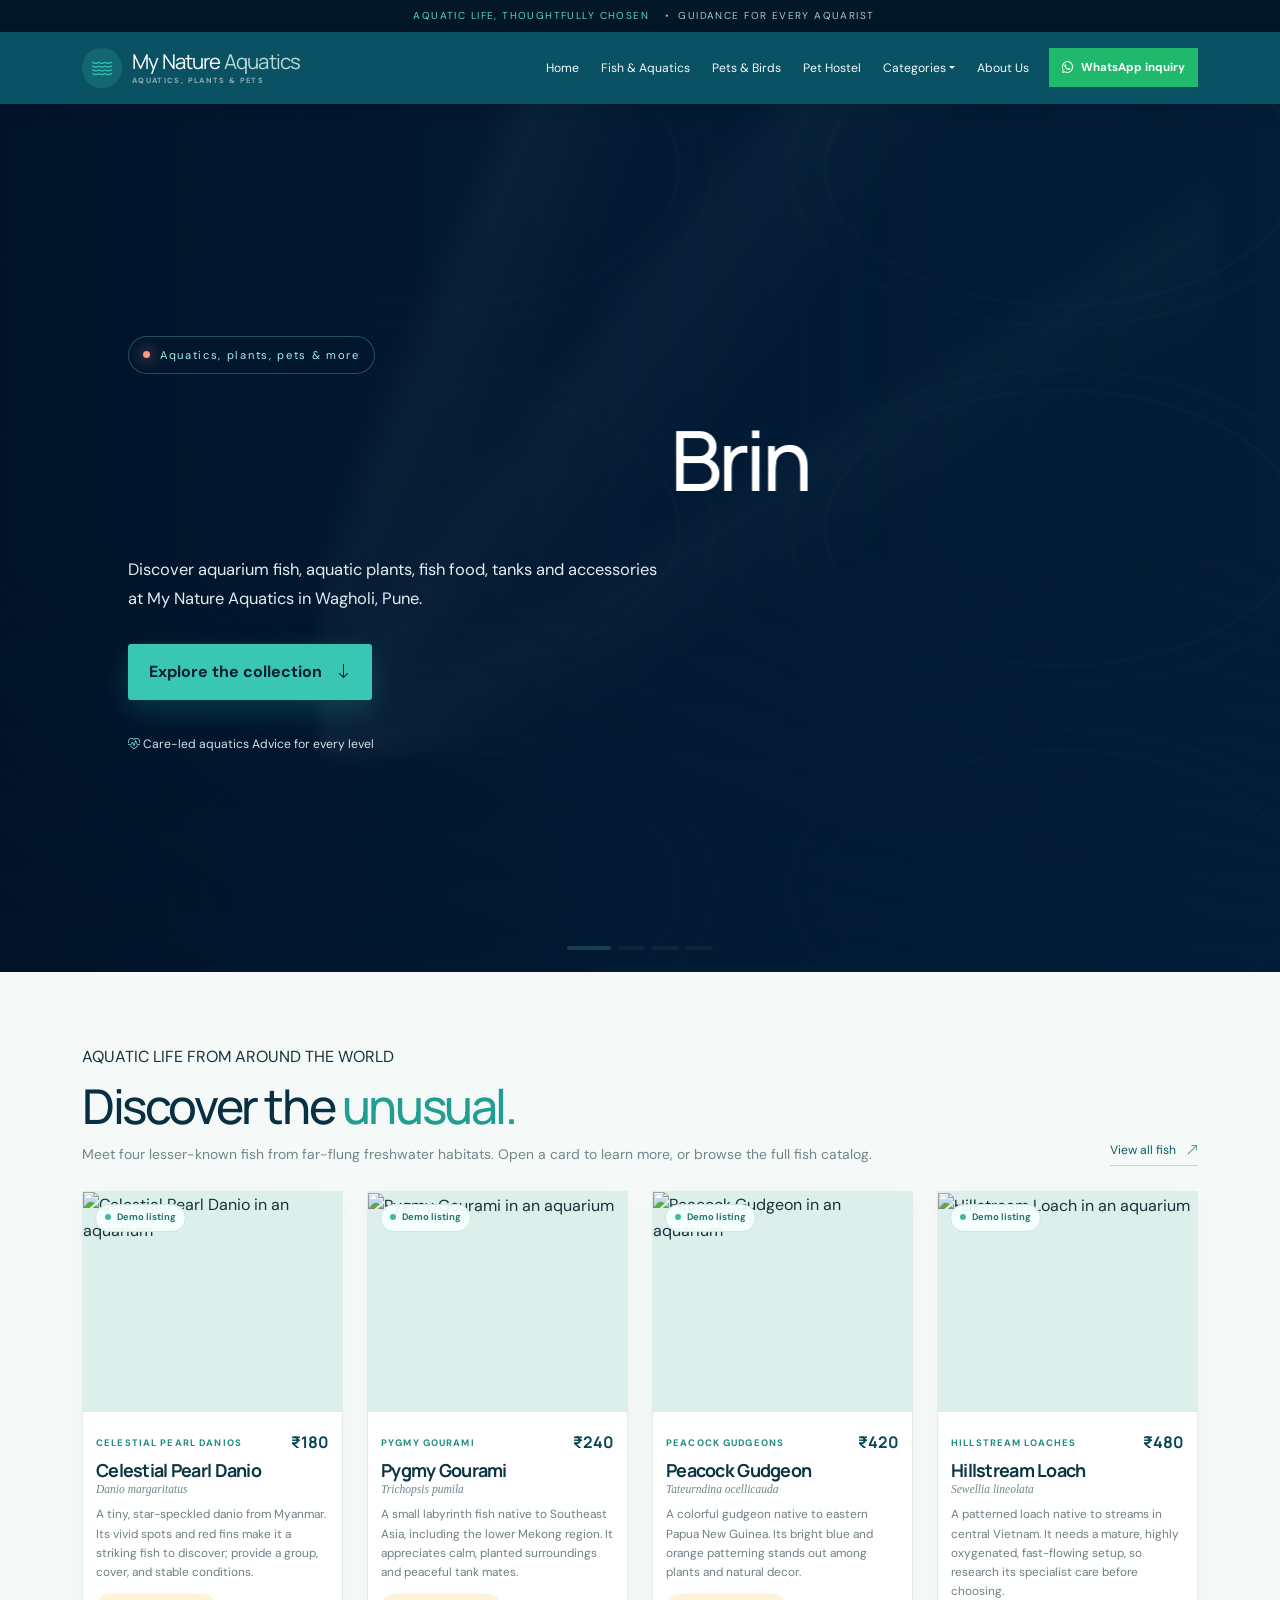
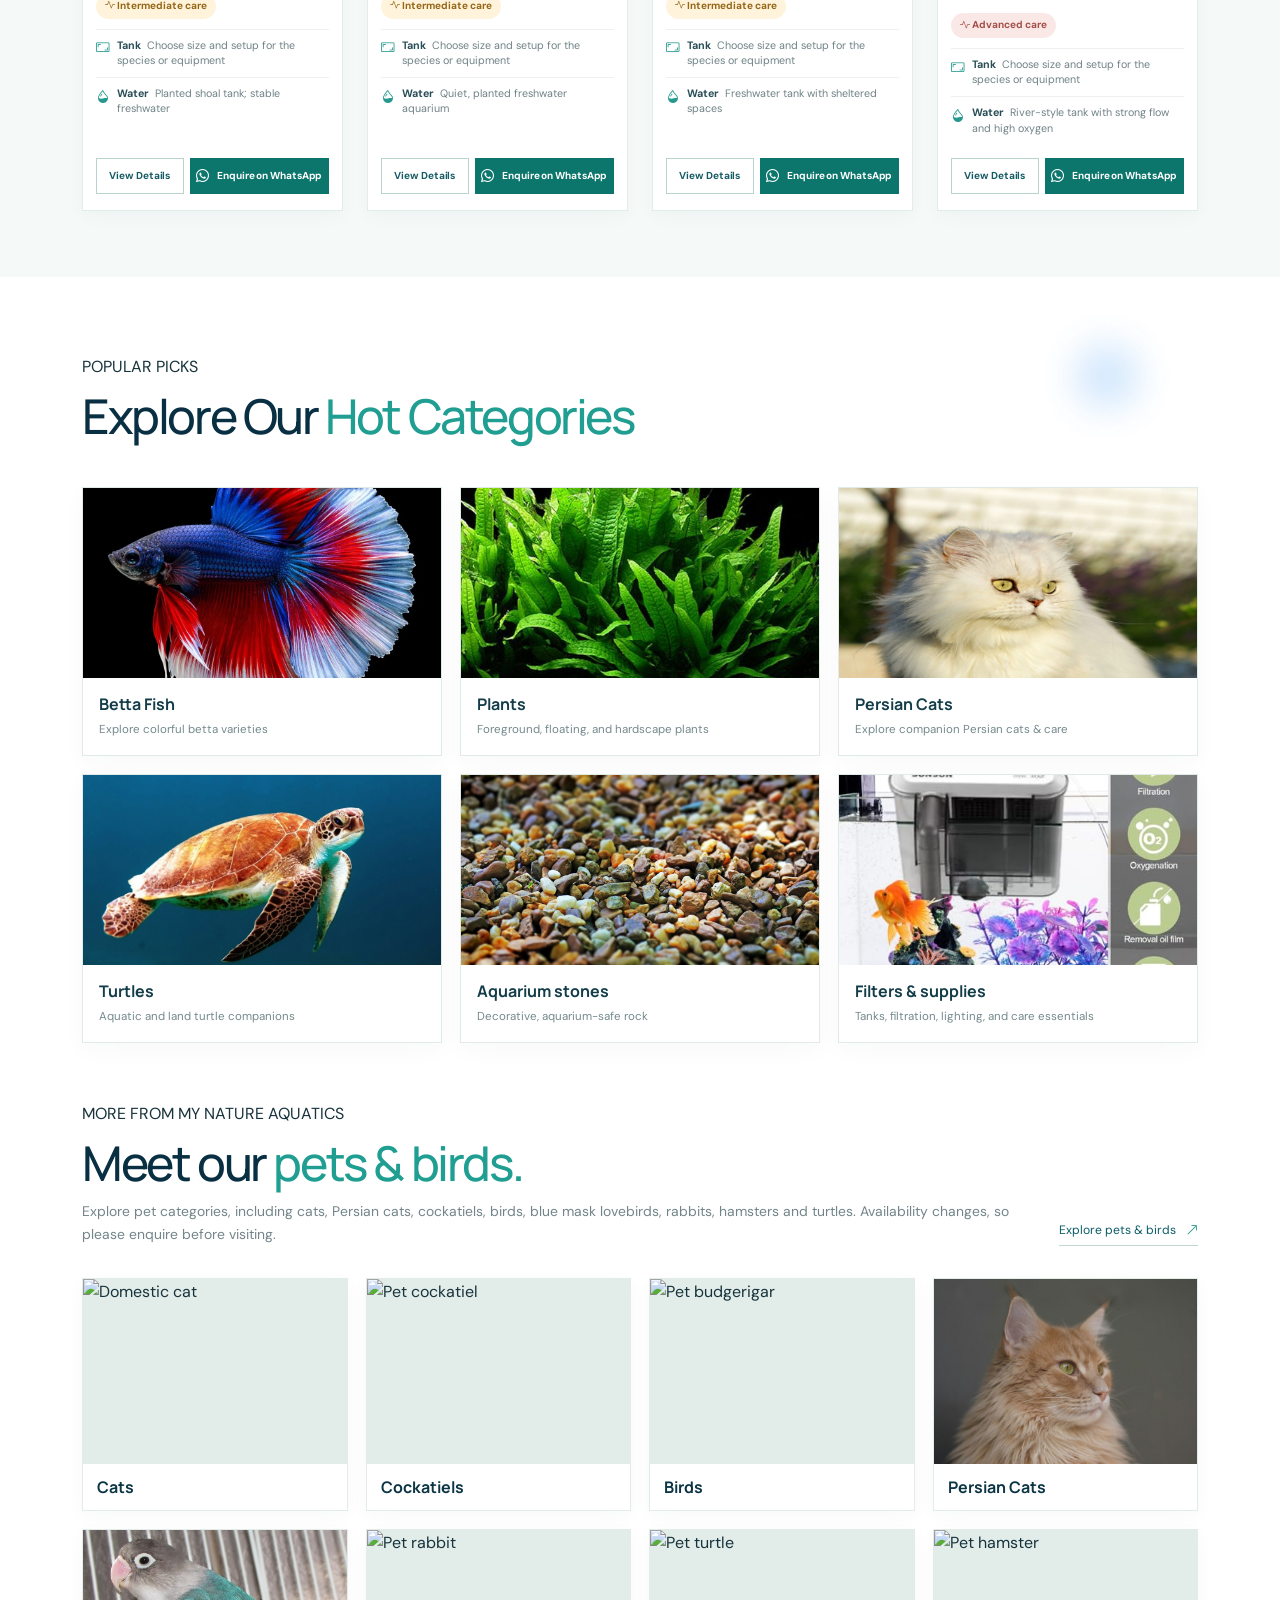
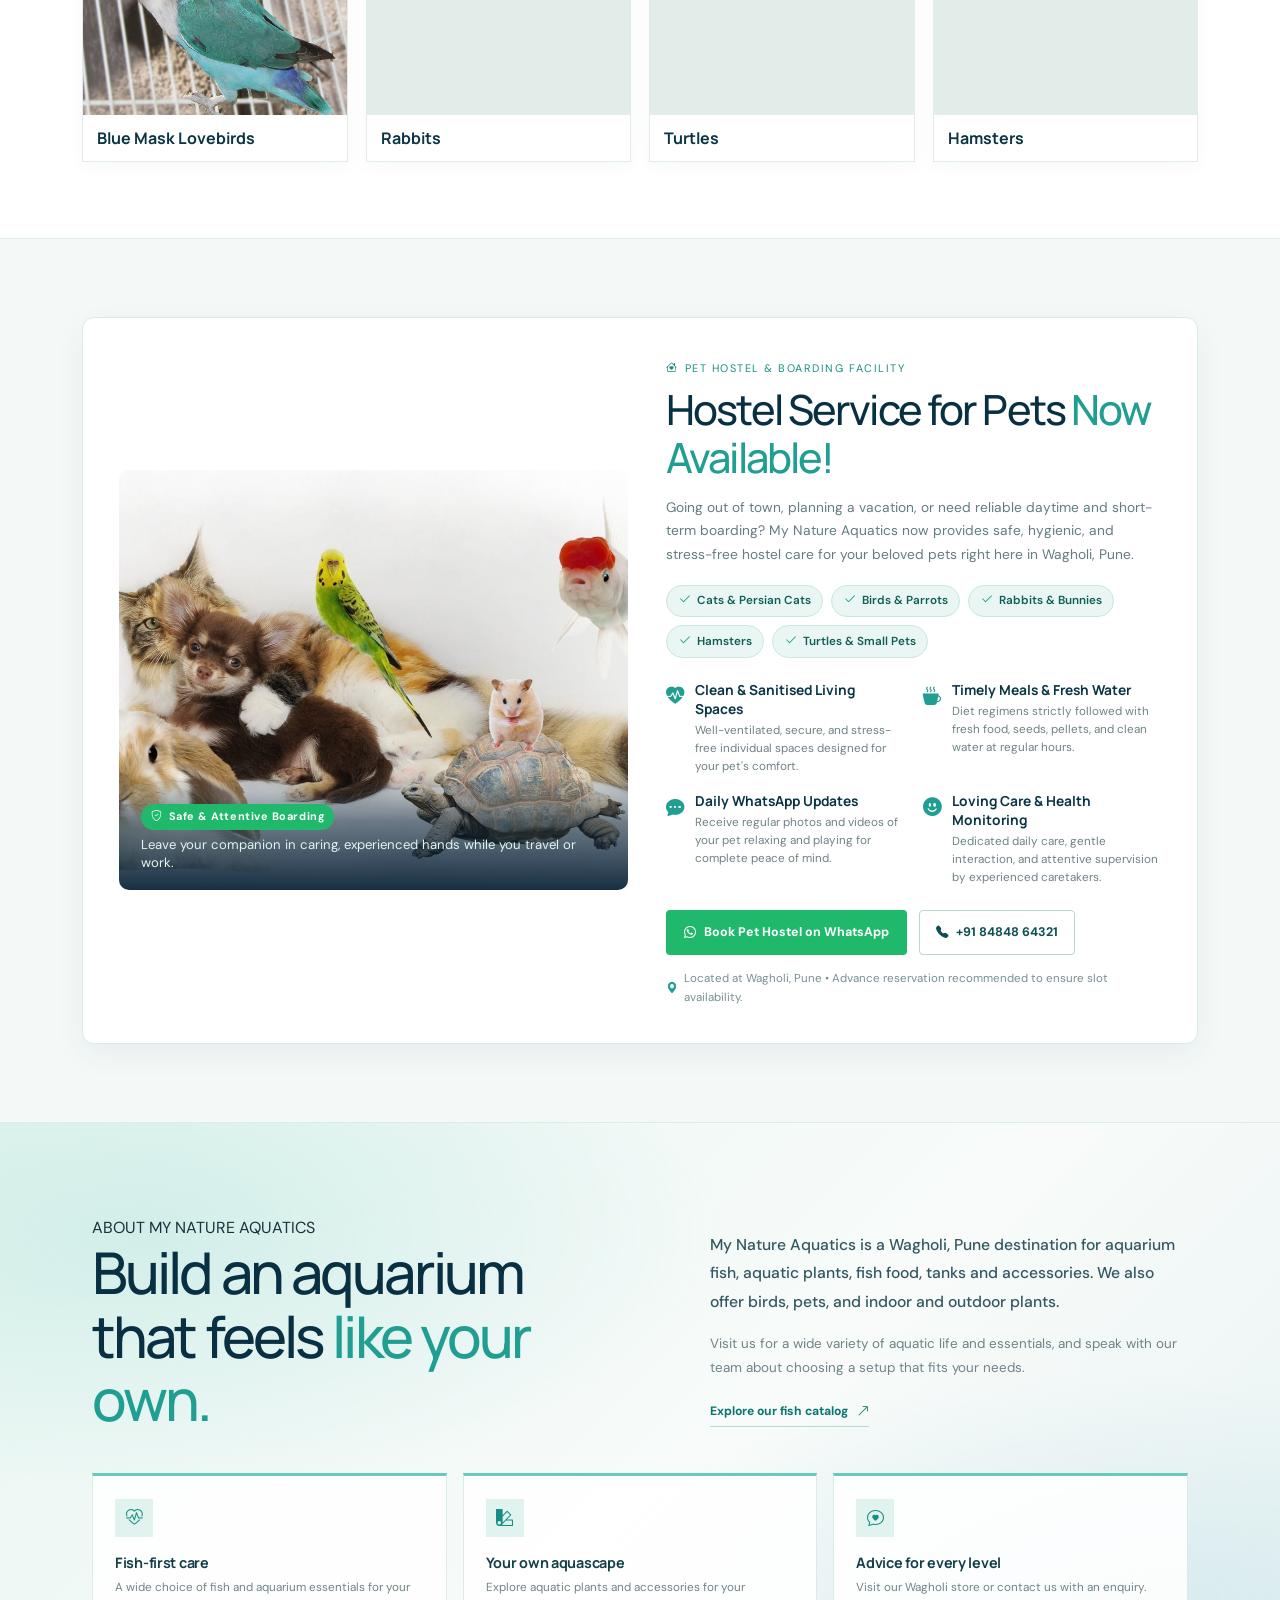
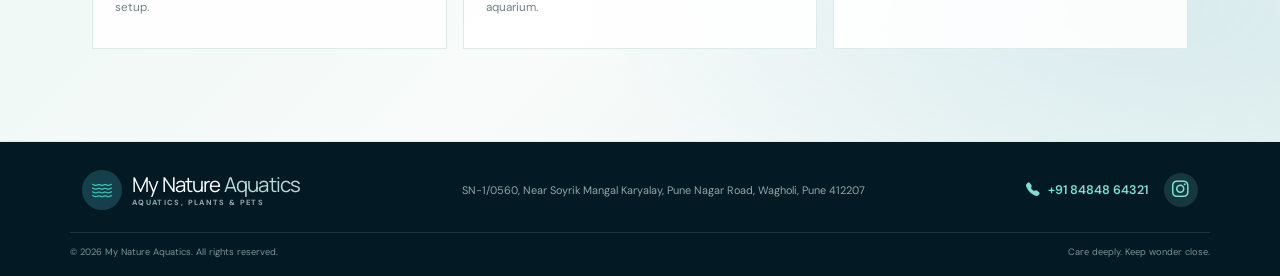
==== commit e9852c01: "Fix marquee text descender, align featured buttons, and optimize hero and topbar mobile view" ====
--- a/Fish_Website/Fish_Aquarium/index.html
+++ b/Fish_Website/Fish_Aquarium/index.html
@@ -1,5 +1,5 @@
 <!doctype html><html lang="en"><head><meta charset="utf-8"><meta name="viewport" content="width=device-width,initial-scale=1"><meta name="theme-color" content="#031b34"><meta name="description" content="Discover aquarium fish, aquatic plants, fish food, tanks and accessories at My Nature Aquatics in Wagholi, Pune."><title>My Nature Aquatics — Aquarium &amp; Aquatic Life</title><link rel="preconnect" href="https://fonts.googleapis.com"><link rel="preconnect" href="https://fonts.gstatic.com" crossorigin><link href="https://fonts.googleapis.com/css2?family=DM+Sans:wght@400;500;600;700&family=Manrope:wght@400;500;600;700;800&display=swap" rel="stylesheet"><link href="https://cdn.jsdelivr.net/npm/bootstrap@5.3.3/dist/css/bootstrap.min.css" rel="stylesheet"><link href="https://cdn.jsdelivr.net/npm/bootstrap-icons@1.11.3/font/bootstrap-icons.css" rel="stylesheet"><link href="css/style.css" rel="stylesheet"></head><body data-page="home">
-<div class="site-top">AQUATIC LIFE, THOUGHTFULLY CHOSEN GUIDANCE FOR EVERY AQUARIST</div>
+<div class="site-top"><span>AQUATIC LIFE, THOUGHTFULLY CHOSEN</span> <span class="site-top-sep">&bull;</span> <span class="site-top-sub">GUIDANCE FOR EVERY AQUARIST</span></div>
 <nav class="navbar navbar-expand-lg aw-navbar" id="siteNav"><div class="container"><a class="navbar-brand" href="#home" aria-label="My Nature Aquatics home"><i class="bi bi-water"></i><span>My Nature <b>Aquatics</b><small>AQUATICS, PLANTS &amp; PETS</small></span></a><button class="navbar-toggler" type="button" data-bs-toggle="collapse" data-bs-target="#nav" aria-controls="nav" aria-expanded="false" aria-label="Toggle navigation"><i class="bi bi-list"></i></button><div class="collapse navbar-collapse" id="nav"><ul class="navbar-nav ms-auto align-items-lg-center"><li class="nav-item"><a class="nav-link" href="#home">Home</a></li><li class="nav-item"><a class="nav-link" href="fish.html">Fish &amp; Aquatics</a></li><li class="nav-item"><a class="nav-link" href="pets.html">Pets &amp; Birds</a></li><li class="nav-item"><a class="nav-link" href="#pet-hostel">Pet Hostel</a></li><li class="nav-item dropdown"><a class="nav-link dropdown-toggle" href="#" id="categoryDropdown" role="button" data-bs-toggle="dropdown" aria-expanded="false">Categories</a><ul class="dropdown-menu dropdown-menu-end" aria-labelledby="categoryDropdown"><li><a class="dropdown-item" href="medicine.html">Medicine</a></li><li><a class="dropdown-item" href="plants.html">Aquatic Plants</a></li><li><a class="dropdown-item" href="supplies.html?category=Aquariums%20%26%20Tank%20Types">Aquariums</a></li><li><a class="dropdown-item" href="food.html">Food</a></li><li><a class="dropdown-item" href="grooming.html">Grooming</a></li><li><a class="dropdown-item" href="supplies.html">Filters &amp; Supplies</a></li><li><hr class="dropdown-divider"></li><li><a class="dropdown-item" href="#pet-hostel"><i class="bi bi-house-heart me-1"></i> Pet Hostel Service</a></li></ul></li><li class="nav-item"><a class="nav-link" href="#about">About Us</a></li><li class="nav-item"><a class="nav-action nav-whatsapp" id="navWhatsapp" href="https://wa.me/?text=Hello%20My%20Nature%20Aquatics%2C%20I%27d%20like%20to%20enquire." target="_blank" rel="noopener"><i class="bi bi-whatsapp"></i> WhatsApp inquiry</a></li></ul></div></div></nav>
 <header class="underwater hero-carousel-wrapper" id="home"><div id="heroBgCarousel" class="carousel slide carousel-fade hero-bg-carousel" data-bs-ride="carousel" data-bs-interval="4000" data-bs-pause="false"><div class="carousel-indicators"><button type="button" data-bs-target="#heroBgCarousel" data-bs-slide-to="0" class="active" aria-current="true" aria-label="Aquarium"></button><button type="button" data-bs-target="#heroBgCarousel" data-bs-slide-to="1" aria-label="Angelfish &amp; Tetras"></button><button type="button" data-bs-target="#heroBgCarousel" data-bs-slide-to="2" aria-label="Fish &amp; Aquatics"></button><button type="button" data-bs-target="#heroBgCarousel" data-bs-slide-to="3" aria-label="Pets &amp; Birds"></button></div><div class="carousel-inner"><div class="carousel-item active" style="background-image:url('https://images.unsplash.com/photo-1524704654690-b56c05c78a00?auto=format&amp;fit=crop&amp;w=2200&amp;q=90');"></div><div class="carousel-item" style="background-image:url('images/angelfish-hero.jpg');"></div><div class="carousel-item" style="background-image:url('images/fish-aquatics-hero.jpg');"></div><div class="carousel-item" style="background-image:url('images/pets-birds-hero.jpg');"></div></div></div><div class="hero-lights"></div><div class="hero-bubbles" aria-hidden="true"><i></i><i></i><i></i><i></i><i></i><i></i><i></i><i></i><i></i><i></i></div><div class="hero-content container home-hero-copy"><span class="hero-kicker"><i></i> Aquatics, plants, pets &amp; more</span><marquee class="hero-title-marquee" scrollamount="6" behavior="scroll" direction="left" onmouseover="this.stop();" onmouseout="this.start();"><h1>Bring a little more <em>nature</em> home. &nbsp;&nbsp;&bull;&nbsp;&nbsp; Bring a little more <em>nature</em> home.</h1></marquee><p>Discover aquarium fish, aquatic plants, fish food, tanks and accessories at My Nature Aquatics in Wagholi, Pune.</p><div class="hero-buttons"><a class="button-primary" href="#collections">Explore the collection <i class="bi bi-arrow-down"></i></a></div><div class="hero-assurance"><i class="bi bi-heart-pulse"></i> Care-led aquatics <span></span> Advice for every level</div></div></header>
 <main>
--- a/Fish_Website/Fish_Aquarium/css/style.css
+++ b/Fish_Website/Fish_Aquarium/css/style.css
@@ -1,6 +1,6 @@
 :root{--ocean:#062c3a;--deep:#041e29;--teal:#39c7b4;--aqua:#80dfd1;--coral:#f28a78;--paper:#f4f8f6;--ink:#17333c;--muted:#708387;--line:#e2ebe8}*{box-sizing:border-box}html{scroll-behavior:smooth;scroll-padding-top:78px}body{margin:0;color:var(--ink);font:16px "DM Sans",sans-serif;line-height:1.65}h1,h2,h3,.navbar-brand{font-family:Manrope,sans-serif;letter-spacing:-.04em}.topline{height:34px;background:var(--deep);color:#c8e1df;text-align:center;font-size:.66rem;letter-spacing:.05em}.topline span{margin-left:25px;color:#9cc6c6}.navbar{background:#062c3af7;padding:11px 0}.navbar-brand{color:white;display:flex;align-items:center;gap:10px;font-size:1.28rem;line-height:1}.navbar-brand:hover{color:white}.navbar-brand>i{width:40px;height:40px;border-radius:50%;display:grid;place-items:center;background:#153f4a;color:var(--teal);font-size:1.25rem}.navbar-brand b{font-weight:400;color:#b8d9d7}.navbar-brand small{display:block;font:700 .47rem "DM Sans",sans-serif;letter-spacing:.18em;color:#91afaf;margin-top:4px}.navbar-toggler{color:white}.nav-link{color:#d5e6e4!important;font-size:.83rem}.nav-link:hover{color:var(--aqua)!important}.nav-cta{display:inline-block;background:var(--teal);color:var(--deep);padding:9px 13px;text-decoration:none;font-size:.76rem;font-weight:700}.hero{height:min(680px,78vw);min-height:570px;position:relative;display:flex;align-items:center;background:var(--deep);color:white;overflow:hidden}.hero-photo,.hero-overlay{position:absolute;inset:0}.hero-photo{background:url("https://images.unsplash.com/photo-1524704654690-b56c05c78a00?auto=format&fit=crop&w=2100&q=85") center/cover}.hero-overlay{background:linear-gradient(90deg,#031b26f0,#031f2ac2 39%,#05263020),linear-gradient(0deg,#02182155,transparent 40%)}.hero-content{position:relative;z-index:1}.eyebrow{text-transform:uppercase;font-size:.63rem;font-weight:700;letter-spacing:.18em;color:#83e1d2;margin:0 0 16px}.hero h1{font-size:clamp(3.2rem,7vw,6.1rem);font-weight:500;line-height:1.04;margin:0 0 18px}.hero h1 em,.promise h2 em,.visit h2 em{color:var(--aqua);font-style:normal}.hero-text{max-width:460px;color:#d1e1e1;font-size:.93rem;line-height:1.8;margin-bottom:24px}.btn-aqua{display:inline-block;background:var(--teal);color:var(--deep);padding:12px 17px;text-decoration:none;font-size:.8rem;font-weight:700;border:0}.btn-aqua:hover{background:var(--aqua);color:var(--deep)}.quiet-link{margin-left:19px;color:#e0efec;text-decoration:none;font-size:.74rem}.hero-note{display:flex;align-items:center;gap:12px;margin-top:52px}.hero-note>i{width:38px;height:38px;display:grid;place-items:center;border:1px solid #4b8987;border-radius:50%;color:var(--teal)}.hero-note b,.hero-note small{display:block}.hero-note b{font-size:.72rem}.hero-note small{font-size:.65rem;color:#b4cecd}.hero-caption{position:absolute;right:5%;bottom:23px;color:#b8d3d1;font-size:.56rem;letter-spacing:.14em}.hero-caption span{margin-left:13px}.trust{background:#f7faf8;border-bottom:1px solid var(--line)}.trust>.container{min-height:74px;display:flex;align-items:center;justify-content:space-between;gap:15px}.trust span{font-size:.7rem;color:#3d5b62}.trust i{color:#159d91;margin-right:7px}.section{padding:86px 0}.section-head{display:flex;justify-content:space-between;align-items:end;margin-bottom:30px}.eyebrow.dark{color:#258c83;margin-bottom:10px}.section h2{font-size:clamp(2rem,4vw,2.8rem);font-weight:500;color:var(--ocean);margin:0}.section h2 em{font-style:normal;color:#238f86}.intro{color:var(--muted);font-size:.83rem;margin:8px 0 0}.view-all{color:var(--ocean);font-size:.74rem;text-decoration:none}.tools{display:flex;justify-content:space-between;align-items:center;gap:16px;margin-bottom:24px}.search{display:flex;gap:9px;width:min(340px,100%);padding:8px 2px;border-bottom:1px solid #b8cbc8;color:#4c8584}.search input{width:100%;border:0;outline:0;font:.79rem "DM Sans",sans-serif}.filters{display:flex;flex-wrap:wrap;justify-content:flex-end;gap:7px}.filter-btn{background:white;border:1px solid #dce8e5;padding:7px 10px;color:#536c70;font-size:.67rem}.filter-btn:hover,.filter-btn.active{background:var(--ocean);color:white}.product{height:100%;border:1px solid #e8efed;display:flex;flex-direction:column;transition:.2s}.product:hover{transform:translateY(-4px);box-shadow:0 12px 28px #0530391b}.product-photo{height:205px;position:relative;overflow:hidden;background:#e8f3f0}.product-photo img{width:100%;height:100%;object-fit:cover}.badge{position:absolute;top:10px;left:10px;background:#fffffff2;padding:5px 8px;color:#267d77;font-size:.56rem;font-weight:700;text-transform:uppercase}.product-body{padding:14px;display:flex;flex-direction:column;flex:1}.product-meta{display:flex;justify-content:space-between;color:#328c82;font-size:.58rem;letter-spacing:.07em;text-transform:uppercase;font-weight:700}.product h3{font-size:.94rem;color:var(--ocean);margin:8px 0 4px}.product p{color:#718387;font-size:.71rem;line-height:1.6;margin:0 0 12px;flex:1}.product-bottom{border-top:1px solid #edf1ef;padding-top:9px;display:flex;justify-content:space-between}.price{font:700 .8rem Manrope,sans-serif;color:var(--ocean)}.order-link{color:#167e77;text-decoration:none;font-size:.67rem;font-weight:700}.empty{text-align:center;padding:35px;color:var(--muted)}.foot{border-top:1px solid var(--line);margin-top:26px;padding-top:14px;display:flex;justify-content:space-between;color:#78908f;font-size:.65rem}.foot a{color:#287f79;text-decoration:none}.promise{background:var(--ocean);color:white}.promise>.container{display:grid;grid-template-columns:1fr 1fr;min-height:550px}.promise-photo{position:relative;min-height:460px;margin:43px 0;background:url("https://images.unsplash.com/photo-1546026423-cc4642628d2b?auto=format&fit=crop&w=1000&q=85") center/cover}.promise-photo>span{position:absolute;bottom:28px;left:18px;padding:9px 12px;background:#041e29df;font-size:.63rem}.promise-copy{align-self:center;padding:55px 0 55px 9%}.promise h2,.visit h2{font-size:clamp(2.3rem,5vw,3.9rem);font-weight:500;line-height:1.08;margin:0 0 17px}.promise-copy>p:not(.eyebrow){max-width:430px;color:#bfd2d2;font-size:.8rem;line-height:1.8}.points{margin:20px 0}.points p{display:flex;gap:12px;margin:13px 0}.points>p>i{color:#66d2c3}.points b,.points small{display:block}.points b{font-size:.71rem}.points small{font-size:.64rem;color:#abc4c3}.light-link{color:#85dfd3;text-decoration:none;font-size:.71rem}.quote{text-align:center;background:#e9f6f2;color:var(--ocean);padding:38px 0}.quote>i{color:#38aa9c;font-size:1.3rem}.quote p{font:500 clamp(1.4rem,3vw,2rem) Manrope,sans-serif;margin:3px}.quote span{font-size:.54rem;letter-spacing:.19em;color:#73918f}.care{background:var(--paper)}.care-card{position:relative;height:100%;padding:23px;background:white;border:1px solid #e1ebe7}.care-card>span{position:absolute;right:18px;top:15px;color:#bfd5d1;font-size:.64rem}.care-card>i{font-size:1.3rem;color:#269e91}.care-card h3{font-size:.95rem;color:var(--ocean);margin:14px 0 7px}.care-card p{font-size:.71rem;color:#718387;line-height:1.7;margin:0}.visit{padding:68px 0;color:white;background:linear-gradient(110deg,#041e29f5,#063946ed),url("https://images.unsplash.com/photo-1518467166778-b88f373ffec7?auto=format&fit=crop&w=1600&q=80") center/cover}.visit>.container{display:flex;align-items:center;justify-content:space-between;gap:36px}.visit h2{font-size:clamp(2.3rem,5vw,3.7rem)}.visit>.container>div:first-child>p:not(.eyebrow){max-width:400px;color:#c0d5d3;font-size:.79rem}.visit-card{max-width:350px;width:100%;padding:24px;background:white;color:var(--ink)}.visit-card>i{color:#168c81;font-size:1.3rem}.visit-card h3{font-size:1.1rem;color:var(--ocean);margin:9px 0 5px}.visit-card p{color:#74878a;font-size:.71rem}.visit-card .btn-aqua{display:block;margin:11px 0}.visit-card small{font-size:.57rem;color:#8b9b9c}footer{background:#031a24;color:#b5cdca;padding:28px 0 0}.footer-main{display:flex;align-items:center;justify-content:space-between;gap:16px;padding-bottom:22px}.footer-main>p{font-size:.68rem;color:#8ea9a8;margin:0}.footer-main nav{display:flex;gap:15px}.footer-main nav a{color:#bdd0ce;text-decoration:none;font-size:.64rem}.footer-bottom{border-top:1px solid #ffffff1c;padding:12px 0 15px;display:flex;justify-content:space-between;color:#799493;font-size:.58rem}@media(max-width:991px){.hero{height:620px}.promise>.container{grid-template-columns:1fr 1fr}.promise-photo{min-height:400px}.promise-copy{padding-left:7%}}@media(max-width:767px){.topline{font-size:.56rem}.topline span{display:none}.hero{height:610px;min-height:0}.hero-photo{background-position:58% center}.hero-overlay{background:linear-gradient(90deg,#031b26eb,#031f2a80)}.hero h1{font-size:clamp(3rem,13vw,4.7rem)}.hero-text{max-width:380px;font-size:.83rem}.hero-note{margin-top:43px}.hero-caption{right:12px;font-size:.5rem}.section{padding:62px 0}.section-head{align-items:flex-start}.section h2{font-size:1.85rem}.intro{font-size:.75rem}.tools{align-items:stretch;flex-direction:column;gap:11px}.search{width:100%}.filters{justify-content:flex-start}.product-photo{height:175px}.product-body{padding:11px 9px}.product h3{font-size:.86rem}.product p{font-size:.65rem}.product-meta{font-size:.49rem}.order-link{font-size:.59rem}.foot{flex-direction:column}.promise>.container{grid-template-columns:1fr}.promise-photo{min-height:300px;margin:23px 0 0}.promise-copy{padding:36px 0 48px}.visit>.container{align-items:stretch;flex-direction:column;gap:18px}.visit-card{max-width:none}.footer-main{align-items:flex-start;flex-direction:column}.footer-main nav{flex-wrap:wrap}.footer-bottom{flex-direction:column;gap:4px}}@media(max-width:420px){.hero{height:650px}.hero h1{font-size:2.9rem}.quiet-link{display:block;margin:14px 0}.product-photo{height:145px}}@media(prefers-reduced-motion:reduce){html{scroll-behavior:auto}*,*:before,*:after{transition:none!important}}
 /* AquaWorld underwater homepage */
-.site-top{height:32px;background:#031728;color:#9dcacb;text-align:center;font-size:.63rem;letter-spacing:.16em;padding:6px}.site-top span{color:#55d4c3;margin:0 10px}
+.site-top{height:32px;background:#031728;color:#9dcacb;display:flex;align-items:center;justify-content:center;text-align:center;font-size:.63rem;letter-spacing:.14em;padding:0 12px;white-space:nowrap!important;overflow:hidden;text-overflow:ellipsis}.site-top span{color:#55d4c3;margin:0 8px}.site-top span.site-top-sub{color:inherit;margin:0}
 .underwater{height:min(790px,82vw);min-height:650px;position:relative;isolation:isolate;overflow:hidden;display:flex;align-items:center;color:#fff;background:#031b34 url("https://images.unsplash.com/photo-1524704654690-b56c05c78a00?auto=format&fit=crop&w=2200&q=90") center 46%/cover}
 .underwater:before{content:"";position:absolute;inset:0;z-index:-1;background:linear-gradient(90deg,rgba(2,18,39,.93),rgba(2,25,52,.69) 47%,rgba(3,37,66,.18)),linear-gradient(0deg,#031b34a8,transparent 38%)}
 .hero-lights{position:absolute;inset:-15% 5% 25% 25%;pointer-events:none;opacity:.27;background:linear-gradient(112deg,transparent 18%,#bffdf033 22%,transparent 33%),linear-gradient(128deg,transparent 35%,#bffdf02a 39%,transparent 51%),linear-gradient(148deg,transparent 56%,#bffdf020 60%,transparent 69%);filter:blur(8px);animation:ray-drift 14s ease-in-out infinite alternate}
@@ -77,7 +77,8 @@
 .underwater h1{max-width:850px;font-size:clamp(3.5rem,7.2vw,6.6rem);line-height:1.01;letter-spacing:-.065em;margin-bottom:22px;text-wrap:balance}
 .underwater .hero-content>p:not(.hero-kicker){max-width:540px;color:#e0edf1;font-size:1.03rem;line-height:1.8;margin:0 0 30px}
 .hero-buttons{display:flex;gap:14px;align-items:center}
-.underwater .button-primary{display:inline-flex;align-items:center;gap:13px;border-radius:3px;padding:15px 21px;box-shadow:0 10px 28px rgba(37,207,184,.2)}
+.underwater .button-primary{display:inline-flex;align-items:center;gap:13px;background:var(--teal);color:var(--deep);text-decoration:none;font-weight:700;border-radius:3px;padding:15px 21px;box-shadow:0 10px 28px rgba(37,207,184,.2);transition:background .2s,color .2s,transform .2s}
+.underwater .button-primary:hover{background:var(--aqua);color:var(--deep);transform:translateY(-2px)}
 .hero-assurance{gap:12px;margin-top:34px;color:#d0e3e8;font-size:.76rem}
 .hero-assurance i{color:#80dfd1}
 .hero-side-note{right:30px;top:auto;bottom:82px;opacity:.8}
@@ -218,10 +219,128 @@
 body[data-page="home"] .hero-bubbles{opacity:.6}
 body[data-page="home"] .home-hero-copy{position:relative;z-index:2;max-width:680px;margin:0;margin-left:clamp(48px,10vw,160px);padding:0;background:none;border:0;box-shadow:none;backdrop-filter:none}
 @media(max-width:767px){
-  body[data-page="home"] .underwater{min-height:650px;padding:76px 0 62px}
-  body[data-page="home"] .home-hero-copy{padding:0}
-  .hero-title-marquee{margin-bottom:12px;padding:4px 0 12px}
-  .hero-title-marquee h1{font-size:clamp(2.4rem,10vw,3.8rem);line-height:1.28;padding-bottom:8px}
+  /* Top bar announcement on mobile: single line guarantee */
+  .site-top{
+    height:32px;
+    font-size:clamp(.52rem,2.35vw,.62rem);
+    letter-spacing:.05em;
+    padding:0 8px;
+    white-space:nowrap!important;
+    overflow:hidden;
+    text-overflow:ellipsis;
+  }
+  .site-top span.site-top-sep{margin:0 5px}
+
+  /* Home hero section mobile improvements */
+  body[data-page="home"] .underwater{
+    min-height:560px;
+    height:auto;
+    padding:44px 0 48px;
+    display:flex;
+    align-items:center;
+    background-position:center center;
+  }
+  body[data-page="home"] .underwater:before{
+    background:linear-gradient(180deg,rgba(2,18,39,.95) 0%,rgba(2,25,52,.76) 45%,rgba(3,37,66,.88) 100%);
+  }
+  body[data-page="home"] .home-hero-copy{
+    max-width:100%!important;
+    margin:0 auto!important;
+    margin-left:0!important;
+    padding:0 18px!important;
+    width:100%;
+    text-align:left;
+  }
+  .hero-kicker{
+    display:inline-flex;
+    align-items:center;
+    gap:8px;
+    font-size:.62rem;
+    letter-spacing:.08em;
+    padding:6px 12px;
+    margin-bottom:12px;
+  }
+  .hero-title-marquee{
+    margin-bottom:10px;
+    padding:4px 0 8px;
+    width:100%;
+  }
+  .hero-title-marquee h1{
+    font-size:clamp(1.85rem,7.5vw,2.45rem);
+    line-height:1.24;
+    padding-bottom:6px;
+    letter-spacing:-.03em;
+  }
+  .underwater .hero-content>p:not(.hero-kicker){
+    font-size:.88rem;
+    line-height:1.6;
+    margin:0 0 20px;
+    color:#d8ecea;
+    max-width:100%;
+  }
+  .hero-buttons{
+    display:flex;
+    align-items:center;
+    gap:10px;
+    margin-bottom:12px;
+  }
+  .underwater .button-primary{
+    display:inline-flex;
+    align-items:center;
+    justify-content:center;
+    gap:10px;
+    padding:12px 22px;
+    font-size:.82rem;
+    border-radius:4px;
+    box-shadow:0 6px 20px rgba(37,207,184,.25);
+    width:auto;
+  }
+  .hero-assurance{
+    display:flex;
+    align-items:center;
+    flex-wrap:wrap;
+    gap:8px;
+    margin-top:12px;
+    font-size:.72rem;
+    color:#a4cecb;
+  }
+  .hero-assurance span{
+    display:inline-block;
+    width:4px;
+    height:4px;
+    border-radius:50%;
+    background:#55d4c3;
+    margin:0 2px;
+  }
+  .hero-bg-carousel .carousel-indicators{
+    bottom:12px;
+    gap:5px;
+  }
+  .hero-bg-carousel .carousel-indicators [data-bs-target]{
+    width:20px;
+    height:3px;
+  }
+  .hero-bg-carousel .carousel-indicators .active{
+    width:32px;
+  }
+}
+@media(max-width:480px){
+  .hero-title-marquee h1{
+    font-size:clamp(1.65rem,7.8vw,2.15rem);
+  }
+  .underwater .hero-content>p:not(.hero-kicker){
+    font-size:.84rem;
+  }
+  .underwater .button-primary{
+    width:100%;
+    text-align:center;
+  }
+}
+@media(max-width:390px){
+  .site-top .site-top-sub,
+  .site-top .site-top-sep{
+    display:none;
+  }
 }
 
 /* Pet Hostel Service Section */
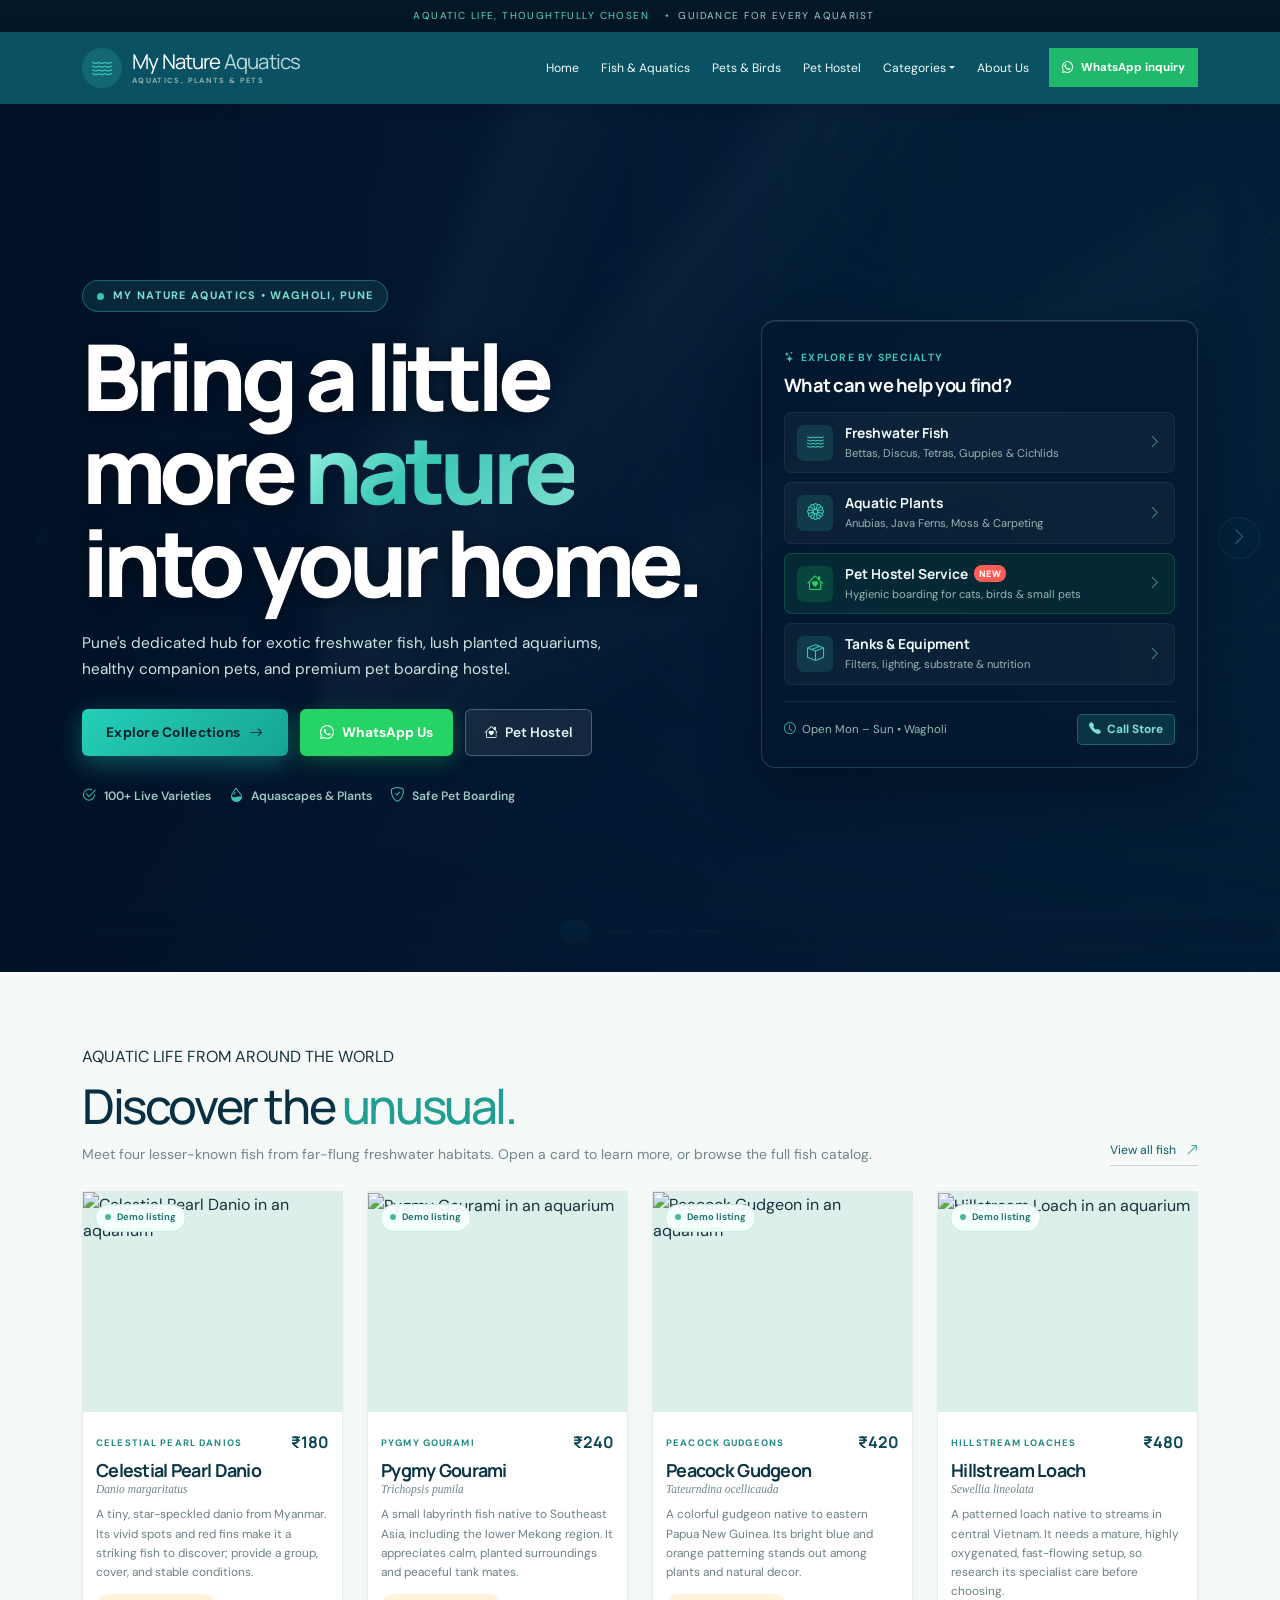
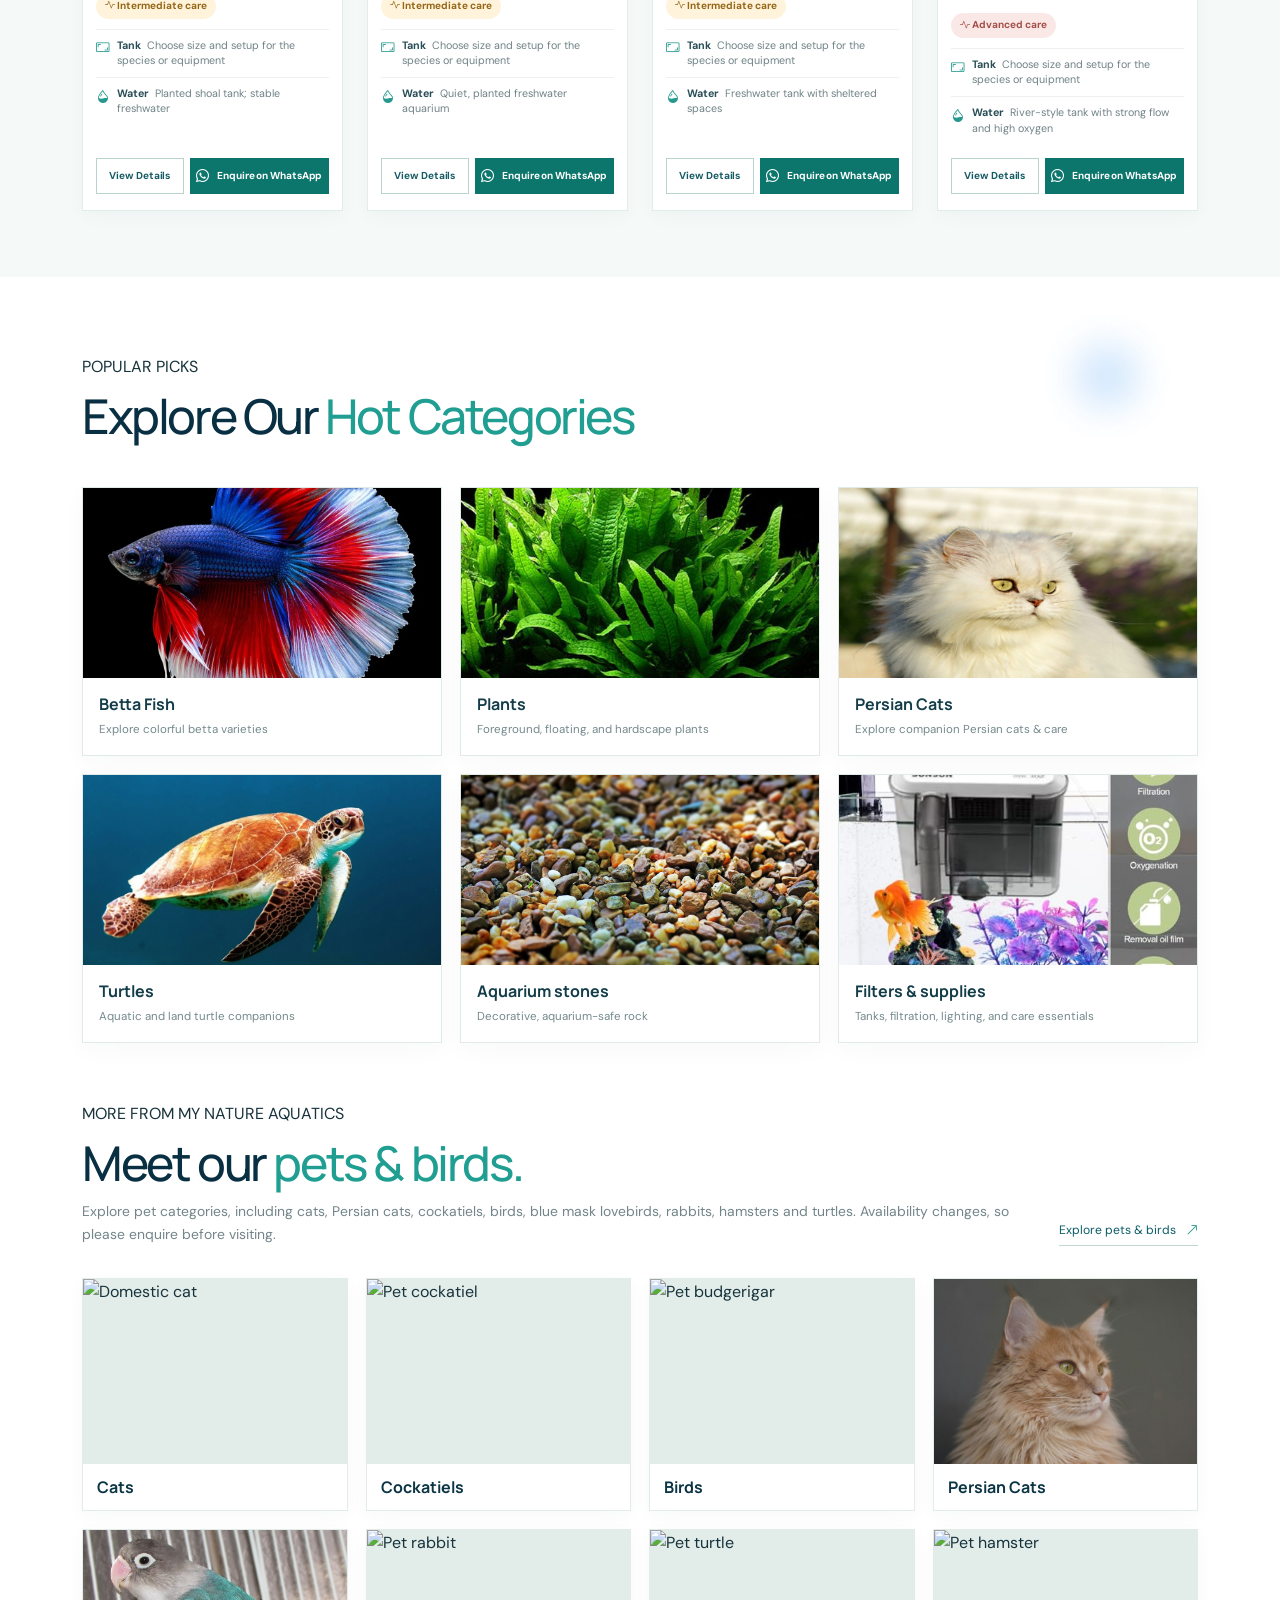
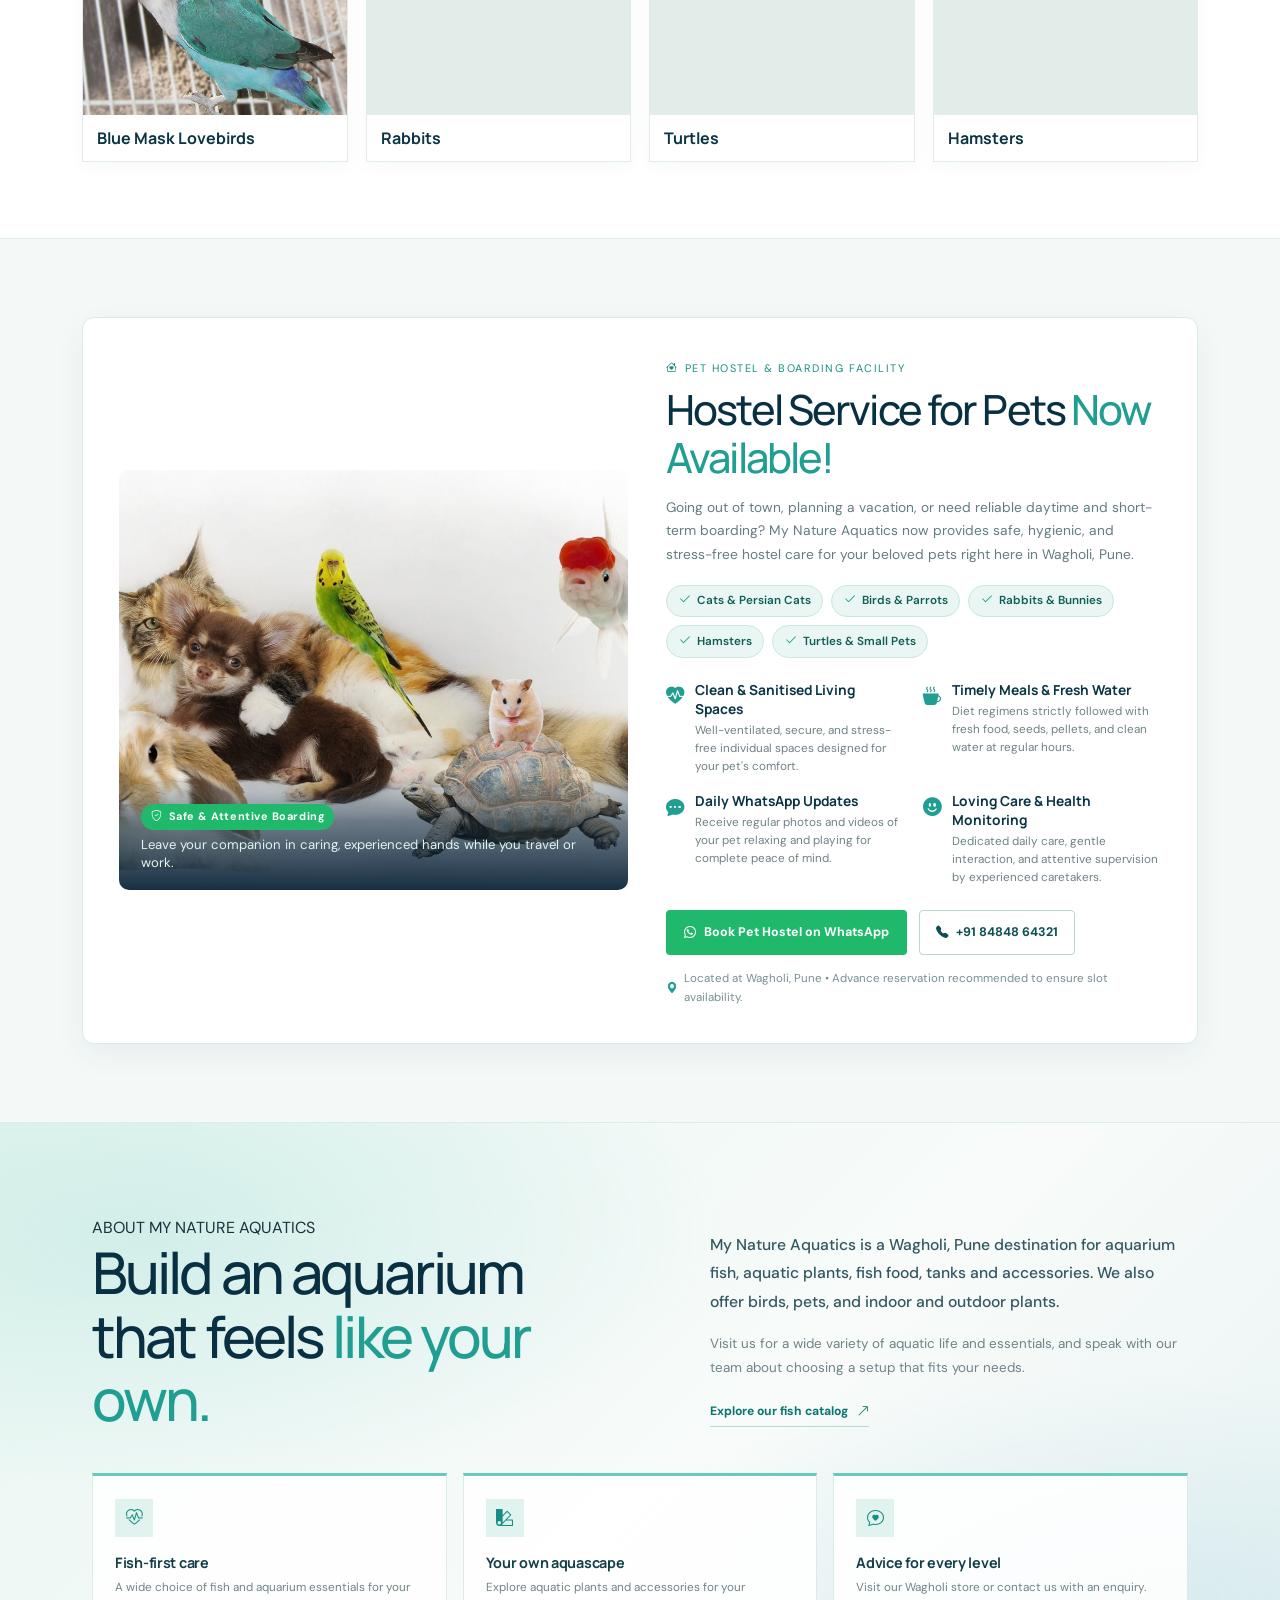
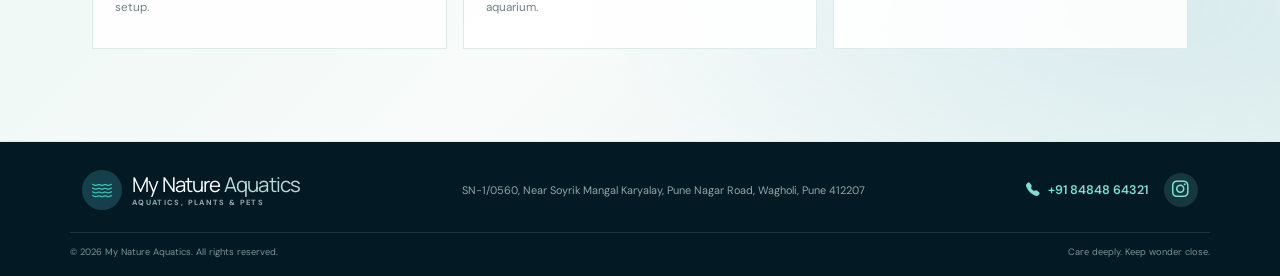
==== commit 56571874: "Redesign homepage hero section with modern layout, dual CTAs, and frosted showcase directory" ====
--- a/Fish_Website/Fish_Aquarium/index.html
+++ b/Fish_Website/Fish_Aquarium/index.html
@@ -1,7 +1,112 @@
 <!doctype html><html lang="en"><head><meta charset="utf-8"><meta name="viewport" content="width=device-width,initial-scale=1"><meta name="theme-color" content="#031b34"><meta name="description" content="Discover aquarium fish, aquatic plants, fish food, tanks and accessories at My Nature Aquatics in Wagholi, Pune."><title>My Nature Aquatics — Aquarium &amp; Aquatic Life</title><link rel="preconnect" href="https://fonts.googleapis.com"><link rel="preconnect" href="https://fonts.gstatic.com" crossorigin><link href="https://fonts.googleapis.com/css2?family=DM+Sans:wght@400;500;600;700&family=Manrope:wght@400;500;600;700;800&display=swap" rel="stylesheet"><link href="https://cdn.jsdelivr.net/npm/bootstrap@5.3.3/dist/css/bootstrap.min.css" rel="stylesheet"><link href="https://cdn.jsdelivr.net/npm/bootstrap-icons@1.11.3/font/bootstrap-icons.css" rel="stylesheet"><link href="css/style.css" rel="stylesheet"></head><body data-page="home">
 <div class="site-top"><span>AQUATIC LIFE, THOUGHTFULLY CHOSEN</span> <span class="site-top-sep">&bull;</span> <span class="site-top-sub">GUIDANCE FOR EVERY AQUARIST</span></div>
 <nav class="navbar navbar-expand-lg aw-navbar" id="siteNav"><div class="container"><a class="navbar-brand" href="#home" aria-label="My Nature Aquatics home"><i class="bi bi-water"></i><span>My Nature <b>Aquatics</b><small>AQUATICS, PLANTS &amp; PETS</small></span></a><button class="navbar-toggler" type="button" data-bs-toggle="collapse" data-bs-target="#nav" aria-controls="nav" aria-expanded="false" aria-label="Toggle navigation"><i class="bi bi-list"></i></button><div class="collapse navbar-collapse" id="nav"><ul class="navbar-nav ms-auto align-items-lg-center"><li class="nav-item"><a class="nav-link" href="#home">Home</a></li><li class="nav-item"><a class="nav-link" href="fish.html">Fish &amp; Aquatics</a></li><li class="nav-item"><a class="nav-link" href="pets.html">Pets &amp; Birds</a></li><li class="nav-item"><a class="nav-link" href="#pet-hostel">Pet Hostel</a></li><li class="nav-item dropdown"><a class="nav-link dropdown-toggle" href="#" id="categoryDropdown" role="button" data-bs-toggle="dropdown" aria-expanded="false">Categories</a><ul class="dropdown-menu dropdown-menu-end" aria-labelledby="categoryDropdown"><li><a class="dropdown-item" href="medicine.html">Medicine</a></li><li><a class="dropdown-item" href="plants.html">Aquatic Plants</a></li><li><a class="dropdown-item" href="supplies.html?category=Aquariums%20%26%20Tank%20Types">Aquariums</a></li><li><a class="dropdown-item" href="food.html">Food</a></li><li><a class="dropdown-item" href="grooming.html">Grooming</a></li><li><a class="dropdown-item" href="supplies.html">Filters &amp; Supplies</a></li><li><hr class="dropdown-divider"></li><li><a class="dropdown-item" href="#pet-hostel"><i class="bi bi-house-heart me-1"></i> Pet Hostel Service</a></li></ul></li><li class="nav-item"><a class="nav-link" href="#about">About Us</a></li><li class="nav-item"><a class="nav-action nav-whatsapp" id="navWhatsapp" href="https://wa.me/?text=Hello%20My%20Nature%20Aquatics%2C%20I%27d%20like%20to%20enquire." target="_blank" rel="noopener"><i class="bi bi-whatsapp"></i> WhatsApp inquiry</a></li></ul></div></div></nav>
-<header class="underwater hero-carousel-wrapper" id="home"><div id="heroBgCarousel" class="carousel slide carousel-fade hero-bg-carousel" data-bs-ride="carousel" data-bs-interval="4000" data-bs-pause="false"><div class="carousel-indicators"><button type="button" data-bs-target="#heroBgCarousel" data-bs-slide-to="0" class="active" aria-current="true" aria-label="Aquarium"></button><button type="button" data-bs-target="#heroBgCarousel" data-bs-slide-to="1" aria-label="Angelfish &amp; Tetras"></button><button type="button" data-bs-target="#heroBgCarousel" data-bs-slide-to="2" aria-label="Fish &amp; Aquatics"></button><button type="button" data-bs-target="#heroBgCarousel" data-bs-slide-to="3" aria-label="Pets &amp; Birds"></button></div><div class="carousel-inner"><div class="carousel-item active" style="background-image:url('https://images.unsplash.com/photo-1524704654690-b56c05c78a00?auto=format&amp;fit=crop&amp;w=2200&amp;q=90');"></div><div class="carousel-item" style="background-image:url('images/angelfish-hero.jpg');"></div><div class="carousel-item" style="background-image:url('images/fish-aquatics-hero.jpg');"></div><div class="carousel-item" style="background-image:url('images/pets-birds-hero.jpg');"></div></div></div><div class="hero-lights"></div><div class="hero-bubbles" aria-hidden="true"><i></i><i></i><i></i><i></i><i></i><i></i><i></i><i></i><i></i><i></i></div><div class="hero-content container home-hero-copy"><span class="hero-kicker"><i></i> Aquatics, plants, pets &amp; more</span><marquee class="hero-title-marquee" scrollamount="6" behavior="scroll" direction="left" onmouseover="this.stop();" onmouseout="this.start();"><h1>Bring a little more <em>nature</em> home. &nbsp;&nbsp;&bull;&nbsp;&nbsp; Bring a little more <em>nature</em> home.</h1></marquee><p>Discover aquarium fish, aquatic plants, fish food, tanks and accessories at My Nature Aquatics in Wagholi, Pune.</p><div class="hero-buttons"><a class="button-primary" href="#collections">Explore the collection <i class="bi bi-arrow-down"></i></a></div><div class="hero-assurance"><i class="bi bi-heart-pulse"></i> Care-led aquatics <span></span> Advice for every level</div></div></header>
+<header class="underwater hero-carousel-wrapper" id="home">
+  <div id="heroBgCarousel" class="carousel slide carousel-fade hero-bg-carousel" data-bs-ride="carousel" data-bs-interval="4500" data-bs-pause="false">
+    <div class="carousel-inner">
+      <div class="carousel-item active" style="background-image:url('https://images.unsplash.com/photo-1524704654690-b56c05c78a00?auto=format&amp;fit=crop&amp;w=2200&amp;q=90');"></div>
+      <div class="carousel-item" style="background-image:url('images/angelfish-hero.jpg');"></div>
+      <div class="carousel-item" style="background-image:url('images/fish-aquatics-hero.jpg');"></div>
+      <div class="carousel-item" style="background-image:url('images/pets-birds-hero.jpg');"></div>
+    </div>
+    <div class="hero-indicators-wrapper">
+      <div class="carousel-indicators hero-slide-indicators">
+        <button type="button" data-bs-target="#heroBgCarousel" data-bs-slide-to="0" class="active" aria-current="true" aria-label="Planted Aquarium"><span>01</span> Aquascapes</button>
+        <button type="button" data-bs-target="#heroBgCarousel" data-bs-slide-to="1" aria-label="Angelfish &amp; Tetras"><span>02</span> Angelfish</button>
+        <button type="button" data-bs-target="#heroBgCarousel" data-bs-slide-to="2" aria-label="Fish &amp; Aquatics"><span>03</span> Exotic Fish</button>
+        <button type="button" data-bs-target="#heroBgCarousel" data-bs-slide-to="3" aria-label="Pets &amp; Birds"><span>04</span> Pets &amp; Birds</button>
+      </div>
+    </div>
+    <button class="carousel-control-prev hero-carousel-arrow d-none d-md-flex" type="button" data-bs-target="#heroBgCarousel" data-bs-slide="prev" aria-label="Previous slide"><i class="bi bi-chevron-left"></i></button>
+    <button class="carousel-control-next hero-carousel-arrow d-none d-md-flex" type="button" data-bs-target="#heroBgCarousel" data-bs-slide="next" aria-label="Next slide"><i class="bi bi-chevron-right"></i></button>
+  </div>
+  <div class="hero-lights"></div>
+  <div class="hero-bubbles" aria-hidden="true"><i></i><i></i><i></i><i></i><i></i><i></i><i></i><i></i><i></i><i></i></div>
+  <div class="container hero-content-grid">
+    <div class="row align-items-center g-4 g-xl-5">
+      <div class="col-lg-7 col-xl-7">
+        <div class="hero-left-col">
+          <div class="hero-pill-badge">
+            <span class="hero-badge-pulse"></span>
+            <span>MY NATURE AQUATICS &bull; WAGHOLI, PUNE</span>
+          </div>
+          <h1 class="hero-headline">
+            Bring a little more <span class="hero-gradient-text">nature</span> into your home.
+          </h1>
+          <p class="hero-lead-text">
+            Pune's dedicated hub for exotic freshwater fish, lush planted aquariums, healthy companion pets, and premium pet boarding hostel.
+          </p>
+          <div class="hero-actions-group">
+            <a class="hero-btn-primary" href="#collections">
+              <span>Explore Collections</span> <i class="bi bi-arrow-right"></i>
+            </a>
+            <a class="hero-btn-whatsapp" href="https://wa.me/918484864321?text=Hello%20My%20Nature%20Aquatics%2C%20I%20would%20like%20to%20enquire%20about%20fish%20and%20services" target="_blank" rel="noopener">
+              <i class="bi bi-whatsapp"></i> <span>WhatsApp Us</span>
+            </a>
+            <a class="hero-btn-ghost" href="#pet-hostel">
+              <i class="bi bi-house-heart"></i> <span>Pet Hostel</span>
+            </a>
+          </div>
+          <div class="hero-trust-chips">
+            <div class="hero-trust-chip"><i class="bi bi-check2-circle"></i> <span>100+ Live Varieties</span></div>
+            <div class="hero-trust-chip"><i class="bi bi-droplet-half"></i> <span>Aquascapes &amp; Plants</span></div>
+            <div class="hero-trust-chip"><i class="bi bi-shield-check"></i> <span>Safe Pet Boarding</span></div>
+          </div>
+        </div>
+      </div>
+      <div class="col-lg-5 col-xl-5 d-none d-lg-block">
+        <div class="hero-showcase-glass">
+          <div class="showcase-header">
+            <span class="showcase-tag"><i class="bi bi-stars"></i> EXPLORE BY SPECIALTY</span>
+            <h3>What can we help you find?</h3>
+          </div>
+          <div class="showcase-links-list">
+            <a href="fish.html" class="showcase-item">
+              <div class="showcase-icon"><i class="bi bi-water"></i></div>
+              <div class="showcase-info">
+                <h4>Freshwater Fish</h4>
+                <p>Bettas, Discus, Tetras, Guppies &amp; Cichlids</p>
+              </div>
+              <i class="bi bi-chevron-right showcase-arrow"></i>
+            </a>
+            <a href="plants.html" class="showcase-item">
+              <div class="showcase-icon"><i class="bi bi-flower1"></i></div>
+              <div class="showcase-info">
+                <h4>Aquatic Plants</h4>
+                <p>Anubias, Java Ferns, Moss &amp; Carpeting</p>
+              </div>
+              <i class="bi bi-chevron-right showcase-arrow"></i>
+            </a>
+            <a href="#pet-hostel" class="showcase-item highlight-item">
+              <div class="showcase-icon"><i class="bi bi-house-heart"></i></div>
+              <div class="showcase-info">
+                <h4>Pet Hostel Service <span class="new-pill">NEW</span></h4>
+                <p>Hygienic boarding for cats, birds &amp; small pets</p>
+              </div>
+              <i class="bi bi-chevron-right showcase-arrow"></i>
+            </a>
+            <a href="supplies.html" class="showcase-item">
+              <div class="showcase-icon"><i class="bi bi-box-seam"></i></div>
+              <div class="showcase-info">
+                <h4>Tanks &amp; Equipment</h4>
+                <p>Filters, lighting, substrate &amp; nutrition</p>
+              </div>
+              <i class="bi bi-chevron-right showcase-arrow"></i>
+            </a>
+          </div>
+          <div class="showcase-footer">
+            <div class="store-timing">
+              <i class="bi bi-clock"></i> <span>Open Mon &ndash; Sun &bull; Wagholi</span>
+            </div>
+            <a href="tel:+918484864321" class="showcase-call-btn">
+              <i class="bi bi-telephone-fill"></i> Call Store
+            </a>
+          </div>
+        </div>
+      </div>
+    </div>
+  </div>
+</header>
 <main>
 <section class="section-pad catalog-section home-featured" id="featured-fish"><div class="container"><div class="section-title"><div><span class="overline">AQUATIC LIFE FROM AROUND THE WORLD</span><h2>Discover the <em>unusual.</em></h2><p>Meet four lesser-known fish from far-flung freshwater habitats. Open a card to learn more, or browse the full fish catalog.</p></div><a class="text-arrow" href="fish.html">View all fish <i class="bi bi-arrow-up-right"></i></a></div><div id="productFilters" hidden></div><label class="home-hidden-search" hidden><input id="productSearch" type="search" aria-label="Search featured fish"></label><p class="result-count" id="resultCount" hidden></p><div class="row g-4" id="productGrid"></div><p id="catalogEmpty" class="catalog-empty d-none">No fish listings are available.</p></div></section>
 <section class="section-pad home-categories" id="collections"><div class="container"><div class="section-title hot-categories-title"><div><span class="overline">POPULAR PICKS</span><h2>Explore Our <em>Hot Categories</em></h2></div><img class="hot-category-accent" src="images/hot-categories-accent.png" alt="" aria-hidden="true" loading="lazy"></div><div class="home-category-grid" aria-label="Popular aquarium categories"><a class="home-category-card" href="fish.html?category=Betta%20Fish"><img src="images/betta.jpg" alt="Colorful betta fish" loading="lazy"><span>Betta Fish</span><small>Explore colorful betta varieties</small></a><a class="home-category-card" href="plants.html"><img src="images/java-fern.jpg" alt="Java fern aquatic plant" loading="lazy"><span>Plants</span><small>Foreground, floating, and hardscape plants</small></a><a class="home-category-card" href="pets.html#persian-cats"><img src="images/persian-cat-hot.jpg" alt="Beautiful Persian cat" loading="lazy"><span>Persian Cats</span><small>Explore companion Persian cats &amp; care</small></a><a class="home-category-card" href="pets.html#turtles"><img src="images/turtle-hot.jpg" alt="Pet turtle swimming" loading="lazy"><span>Turtles</span><small>Aquatic and land turtle companions</small></a><a class="home-category-card" href="supplies.html"><img src="images/home-stones.jpg" alt="Decorative aquarium stones and gravel" loading="lazy"><span>Aquarium stones</span><small>Decorative, aquarium-safe rock</small></a><a class="home-category-card" href="supplies.html"><img src="images/filter-hob.jpg" alt="Hang-on-back aquarium filter" loading="lazy"><span>Filters &amp; supplies</span><small>Tanks, filtration, lighting, and care essentials</small></a></div>
--- a/Fish_Website/Fish_Aquarium/css/style.css
+++ b/Fish_Website/Fish_Aquarium/css/style.css
@@ -202,22 +202,413 @@
 /* Home hero background carousel */
 .hero-bg-carousel{position:absolute;inset:0;width:100%;height:100%;z-index:0;overflow:hidden}
 .hero-bg-carousel .carousel-inner{width:100%;height:100%}
-.hero-bg-carousel .carousel-item{width:100%;height:100%;min-height:100%;background-size:cover;background-position:center center;background-repeat:no-repeat;transition:opacity 1.2s ease-in-out}
-.hero-bg-carousel .carousel-indicators{bottom:22px;z-index:3;margin-bottom:0}
-.hero-bg-carousel .carousel-indicators [data-bs-target]{width:28px;height:4px;border-radius:2px;border:0;background-color:rgba(255,255,255,.45);transition:background-color .3s,width .3s}
-.hero-bg-carousel .carousel-indicators .active{background-color:#80dfd1;width:44px}
-
-/* Marquee title on Home Hero */
-.hero-title-marquee{display:block;width:100%;overflow:hidden;margin-bottom:16px;padding:6px 0 16px;line-height:1.28}
-.hero-title-marquee h1{display:inline-block;margin:0;padding:2px 0 10px;white-space:nowrap;font-size:clamp(3rem,6.5vw,5.5rem);line-height:1.28;letter-spacing:-.05em;color:#fff}
-.hero-title-marquee h1 em{color:#80dfd1;font-style:normal}
-
-body[data-page="home"] .underwater{position:relative;display:flex;align-items:center;height:auto;min-height:calc(100vh - 32px);min-height:calc(100svh - 32px);padding:72px 0 58px;background:#031b34}
-body[data-page="home"] .underwater:before{position:absolute;inset:0;z-index:1;background:linear-gradient(90deg,rgba(2,18,39,.82),rgba(2,25,52,.55) 48%,rgba(3,37,66,.25)),linear-gradient(0deg,rgba(3,27,52,.62),transparent 48%)}
+.hero-bg-carousel .carousel-item{
+  width:100%;
+  height:100%;
+  min-height:100%;
+  background-size:cover;
+  background-position:center center;
+  background-repeat:no-repeat;
+  transition:opacity 1.2s cubic-bezier(.4,0,.2,1);
+}
+
+/* Hero Carousel Arrow Controls */
+.hero-carousel-arrow{
+  position:absolute;
+  top:50%;
+  transform:translateY(-50%);
+  width:42px;
+  height:42px;
+  border-radius:50%;
+  background:rgba(3,27,52,.6);
+  border:1px solid rgba(128,223,209,.25);
+  color:#80dfd1;
+  display:flex;
+  align-items:center;
+  justify-content:center;
+  font-size:1.15rem;
+  z-index:3;
+  opacity:.75;
+  transition:all .2s ease;
+}
+.hero-carousel-arrow:hover{
+  opacity:1;
+  background:rgba(57,199,180,.28);
+  border-color:#39c7b4;
+  color:#fff;
+}
+.hero-carousel-arrow.carousel-control-prev{left:20px}
+.hero-carousel-arrow.carousel-control-next{right:20px}
+
+/* Hero Slide Indicators */
+.hero-indicators-wrapper{
+  position:absolute;
+  bottom:22px;
+  left:0;
+  right:0;
+  z-index:3;
+  display:flex;
+  justify-content:center;
+  pointer-events:none;
+}
+.hero-slide-indicators{
+  pointer-events:auto;
+  display:inline-flex;
+  gap:8px;
+  margin:0;
+  padding:6px 10px;
+  background:rgba(2,18,36,.68);
+  border:1px solid rgba(128,223,209,.2);
+  border-radius:30px;
+  backdrop-filter:blur(12px);
+  -webkit-backdrop-filter:blur(12px);
+}
+.hero-slide-indicators button{
+  background:transparent;
+  border:0;
+  color:#a3c9c4;
+  font-size:.72rem;
+  font-weight:600;
+  padding:5px 12px;
+  border-radius:20px;
+  opacity:.75;
+  transition:all .25s ease;
+  display:inline-flex;
+  align-items:center;
+  gap:6px;
+  height:auto;
+  width:auto;
+  text-indent:0;
+}
+.hero-slide-indicators button span{
+  font-size:.65rem;
+  font-weight:800;
+  opacity:.7;
+}
+.hero-slide-indicators button.active{
+  background:#39c7b4;
+  color:#03212c;
+  opacity:1;
+  font-weight:700;
+  box-shadow:0 2px 12px rgba(57,199,180,.4);
+}
+.hero-slide-indicators button.active span{
+  opacity:1;
+  color:#021820;
+}
+
+/* Home Hero Underwater Container */
+body[data-page="home"] .underwater{
+  position:relative;
+  display:flex;
+  align-items:center;
+  height:auto;
+  min-height:calc(100vh - 32px);
+  min-height:calc(100svh - 32px);
+  padding:86px 0 74px;
+  background:#021227;
+  overflow:hidden;
+}
+body[data-page="home"] .underwater:before{
+  position:absolute;
+  inset:0;
+  z-index:1;
+  background:
+    linear-gradient(90deg, rgba(2,18,39,.94) 0%, rgba(2,25,52,.84) 48%, rgba(3,37,66,.52) 100%),
+    radial-gradient(circle at 75% 30%, rgba(57,199,180,.08) 0%, transparent 60%),
+    linear-gradient(0deg, rgba(2,18,39,.88) 0%, transparent 40%);
+}
 body[data-page="home"] .hero-lights,body[data-page="home"] .hero-bubbles{z-index:1;display:block}
 body[data-page="home"] .hero-lights{opacity:.18}
-body[data-page="home"] .hero-bubbles{opacity:.6}
-body[data-page="home"] .home-hero-copy{position:relative;z-index:2;max-width:680px;margin:0;margin-left:clamp(48px,10vw,160px);padding:0;background:none;border:0;box-shadow:none;backdrop-filter:none}
+body[data-page="home"] .hero-bubbles{opacity:.55}
+
+/* Content Grid & Left Column */
+.hero-content-grid{position:relative;z-index:2;width:100%}
+.hero-left-col{max-width:660px}
+.hero-pill-badge{
+  display:inline-flex;
+  align-items:center;
+  gap:9px;
+  background:rgba(57,199,180,.12);
+  border:1px solid rgba(80,223,209,.32);
+  padding:6px 14px;
+  border-radius:24px;
+  color:#80dfd1;
+  font-size:.68rem;
+  font-weight:700;
+  letter-spacing:.12em;
+  margin-bottom:18px;
+  backdrop-filter:blur(8px);
+}
+.hero-badge-pulse{
+  width:7px;
+  height:7px;
+  border-radius:50%;
+  background:#39c7b4;
+  box-shadow:0 0 0 0 rgba(57,199,180,.7);
+  animation:heroBadgePulse 2s infinite;
+}
+@keyframes heroBadgePulse{
+  0%{box-shadow:0 0 0 0 rgba(57,199,180,.7)}
+  70%{box-shadow:0 0 0 7px rgba(57,199,180,0)}
+  100%{box-shadow:0 0 0 0 rgba(57,199,180,0)}
+}
+.hero-headline{
+  font:800 clamp(2.35rem,4.4vw,3.75rem)/1.15 Manrope,sans-serif;
+  letter-spacing:-.04em;
+  color:#ffffff;
+  margin:0 0 18px;
+  text-shadow:0 2px 16px rgba(0,0,0,.5);
+}
+.hero-gradient-text{
+  background:linear-gradient(135deg, #a4f5e8 0%, #39c7b4 45%, #80dfd1 100%);
+  -webkit-background-clip:text;
+  -webkit-text-fill-color:transparent;
+  text-shadow:none;
+  display:inline-block;
+}
+.hero-lead-text{
+  color:#cce7e3;
+  font-size:clamp(.92rem,1.2vw,1.06rem);
+  line-height:1.68;
+  margin:0 0 26px;
+  max-width:560px;
+}
+.hero-actions-group{
+  display:flex;
+  flex-wrap:wrap;
+  align-items:center;
+  gap:12px;
+  margin-bottom:28px;
+}
+.hero-btn-primary{
+  display:inline-flex;
+  align-items:center;
+  gap:9px;
+  background:linear-gradient(135deg, #25cfb8 0%, #15a593 100%);
+  color:#03212c!important;
+  font-size:.86rem;
+  font-weight:700;
+  letter-spacing:.02em;
+  padding:12px 24px;
+  border-radius:6px;
+  text-decoration:none;
+  box-shadow:0 8px 24px rgba(37,207,184,.35);
+  transition:transform .2s ease,box-shadow .2s ease,filter .2s ease;
+}
+.hero-btn-primary:hover{
+  transform:translateY(-2px);
+  box-shadow:0 12px 28px rgba(37,207,184,.5);
+  filter:brightness(1.06);
+  color:#03212c!important;
+}
+.hero-btn-whatsapp{
+  display:inline-flex;
+  align-items:center;
+  gap:8px;
+  background:#25d366;
+  color:#ffffff!important;
+  font-size:.86rem;
+  font-weight:700;
+  padding:12px 20px;
+  border-radius:6px;
+  text-decoration:none;
+  box-shadow:0 6px 20px rgba(37,211,102,.28);
+  transition:transform .2s ease,background .2s ease;
+}
+.hero-btn-whatsapp:hover{
+  background:#1ebc59;
+  color:#ffffff!important;
+  transform:translateY(-2px);
+}
+.hero-btn-ghost{
+  display:inline-flex;
+  align-items:center;
+  gap:7px;
+  background:rgba(255,255,255,.07);
+  border:1px solid rgba(128,223,209,.35);
+  color:#e1f6f3!important;
+  font-size:.86rem;
+  font-weight:600;
+  padding:11px 18px;
+  border-radius:6px;
+  text-decoration:none;
+  backdrop-filter:blur(8px);
+  transition:all .2s ease;
+}
+.hero-btn-ghost:hover{
+  background:rgba(57,199,180,.18);
+  border-color:#39c7b4;
+  color:#ffffff!important;
+  transform:translateY(-2px);
+}
+.hero-trust-chips{
+  display:flex;
+  flex-wrap:wrap;
+  align-items:center;
+  gap:10px 18px;
+}
+.hero-trust-chip{
+  display:inline-flex;
+  align-items:center;
+  gap:7px;
+  font-size:.76rem;
+  font-weight:600;
+  color:#9ec7c2;
+}
+.hero-trust-chip i{
+  color:#39c7b4;
+  font-size:.92rem;
+}
+
+/* Right Column Showcase Glass Card */
+.hero-showcase-glass{
+  background:rgba(3,24,46,.72);
+  backdrop-filter:blur(22px);
+  -webkit-backdrop-filter:blur(22px);
+  border:1px solid rgba(128,223,209,.22);
+  border-radius:14px;
+  padding:22px;
+  box-shadow:0 24px 50px rgba(1,14,28,.6),inset 0 1px 0 rgba(255,255,255,.08);
+}
+.showcase-header{margin-bottom:14px}
+.showcase-tag{
+  display:inline-flex;
+  align-items:center;
+  gap:6px;
+  font-size:.65rem;
+  font-weight:700;
+  letter-spacing:.12em;
+  color:#39c7b4;
+  margin-bottom:6px;
+}
+.showcase-header h3{
+  font:700 1.15rem Manrope,sans-serif;
+  color:#ffffff;
+  margin:0;
+}
+.showcase-links-list{
+  display:flex;
+  flex-direction:column;
+  gap:9px;
+  margin-bottom:16px;
+}
+.showcase-item{
+  display:flex;
+  align-items:center;
+  gap:12px;
+  padding:10px 12px;
+  background:rgba(255,255,255,.04);
+  border:1px solid rgba(255,255,255,.06);
+  border-radius:8px;
+  text-decoration:none;
+  transition:all .2s ease;
+}
+.showcase-item:hover{
+  background:rgba(57,199,180,.12);
+  border-color:rgba(57,199,180,.35);
+  transform:translateX(3px);
+}
+.showcase-item.highlight-item{
+  background:rgba(32,185,108,.1);
+  border-color:rgba(32,185,108,.25);
+}
+.showcase-item.highlight-item:hover{
+  background:rgba(32,185,108,.2);
+  border-color:#20b96c;
+}
+.showcase-icon{
+  width:36px;
+  height:36px;
+  border-radius:7px;
+  background:rgba(57,199,180,.15);
+  color:#39c7b4;
+  display:flex;
+  align-items:center;
+  justify-content:center;
+  font-size:1.05rem;
+  flex-shrink:0;
+}
+.showcase-item.highlight-item .showcase-icon{
+  background:rgba(32,185,108,.2);
+  color:#25d366;
+}
+.showcase-info{flex:1;min-width:0}
+.showcase-info h4{
+  font:700 .86rem Manrope,sans-serif;
+  color:#f0fbf9;
+  margin:0 0 2px;
+  display:flex;
+  align-items:center;
+  gap:6px;
+}
+.showcase-info p{
+  font-size:.7rem;
+  color:#95b8b3;
+  margin:0;
+  white-space:nowrap;
+  overflow:hidden;
+  text-overflow:ellipsis;
+}
+.showcase-arrow{
+  color:#559790;
+  font-size:.85rem;
+  margin-left:auto;
+  transition:transform .2s ease,color .2s ease;
+}
+.showcase-item:hover .showcase-arrow{
+  transform:translateX(3px);
+  color:#39c7b4;
+}
+.new-pill{
+  background:#ff5e57;
+  color:#fff;
+  font-size:.56rem;
+  font-weight:800;
+  padding:2px 5px;
+  border-radius:8px;
+  letter-spacing:.05em;
+}
+.showcase-footer{
+  display:flex;
+  align-items:center;
+  justify-content:space-between;
+  padding-top:12px;
+  border-top:1px solid rgba(255,255,255,.08);
+}
+.store-timing{
+  display:flex;
+  align-items:center;
+  gap:6px;
+  font-size:.72rem;
+  color:#92bcb6;
+}
+.store-timing i{color:#39c7b4}
+.showcase-call-btn{
+  display:inline-flex;
+  align-items:center;
+  gap:6px;
+  background:rgba(57,199,180,.16);
+  border:1px solid rgba(57,199,180,.35);
+  color:#80dfd1!important;
+  padding:5px 11px;
+  border-radius:5px;
+  text-decoration:none;
+  font-weight:700;
+  font-size:.74rem;
+  transition:all .2s ease;
+}
+.showcase-call-btn:hover{
+  background:#39c7b4;
+  color:#041e29!important;
+}
+
+/* Responsive Media Queries */
+@media(max-width:991px){
+  body[data-page="home"] .underwater{padding:70px 0 60px}
+  .hero-left-col{max-width:100%;text-align:left}
+  .hero-headline{font-size:clamp(2.1rem,5.6vw,2.9rem)}
+}
 @media(max-width:767px){
   /* Top bar announcement on mobile: single line guarantee */
   .site-top{
@@ -235,106 +626,55 @@
   body[data-page="home"] .underwater{
     min-height:560px;
     height:auto;
-    padding:44px 0 48px;
-    display:flex;
-    align-items:center;
+    padding:52px 0 44px;
     background-position:center center;
   }
   body[data-page="home"] .underwater:before{
-    background:linear-gradient(180deg,rgba(2,18,39,.95) 0%,rgba(2,25,52,.76) 45%,rgba(3,37,66,.88) 100%);
-  }
-  body[data-page="home"] .home-hero-copy{
-    max-width:100%!important;
-    margin:0 auto!important;
-    margin-left:0!important;
-    padding:0 18px!important;
-    width:100%;
-    text-align:left;
-  }
-  .hero-kicker{
-    display:inline-flex;
-    align-items:center;
-    gap:8px;
-    font-size:.62rem;
-    letter-spacing:.08em;
-    padding:6px 12px;
-    margin-bottom:12px;
-  }
-  .hero-title-marquee{
-    margin-bottom:10px;
-    padding:4px 0 8px;
-    width:100%;
-  }
-  .hero-title-marquee h1{
-    font-size:clamp(1.85rem,7.5vw,2.45rem);
-    line-height:1.24;
-    padding-bottom:6px;
-    letter-spacing:-.03em;
-  }
-  .underwater .hero-content>p:not(.hero-kicker){
+    background:linear-gradient(180deg,rgba(2,18,39,.95) 0%,rgba(2,25,52,.82) 50%,rgba(2,18,39,.94) 100%);
+  }
+  .hero-content-grid{padding:0 18px}
+  .hero-pill-badge{font-size:.62rem;padding:5px 11px;margin-bottom:14px}
+  .hero-headline{
+    font-size:clamp(1.85rem,7.4vw,2.4rem);
+    line-height:1.2;
+    margin-bottom:14px;
+  }
+  .hero-lead-text{
     font-size:.88rem;
-    line-height:1.6;
-    margin:0 0 20px;
-    color:#d8ecea;
-    max-width:100%;
-  }
-  .hero-buttons{
-    display:flex;
-    align-items:center;
+    line-height:1.62;
+    margin-bottom:20px;
+  }
+  .hero-actions-group{
+    flex-direction:column;
+    align-items:stretch;
     gap:10px;
-    margin-bottom:12px;
-  }
-  .underwater .button-primary{
-    display:inline-flex;
-    align-items:center;
+    margin-bottom:22px;
+  }
+  .hero-btn-primary,.hero-btn-whatsapp,.hero-btn-ghost{
     justify-content:center;
-    gap:10px;
-    padding:12px 22px;
-    font-size:.82rem;
-    border-radius:4px;
-    box-shadow:0 6px 20px rgba(37,207,184,.25);
-    width:auto;
-  }
-  .hero-assurance{
-    display:flex;
-    align-items:center;
-    flex-wrap:wrap;
-    gap:8px;
-    margin-top:12px;
-    font-size:.72rem;
-    color:#a4cecb;
-  }
-  .hero-assurance span{
-    display:inline-block;
-    width:4px;
-    height:4px;
-    border-radius:50%;
-    background:#55d4c3;
-    margin:0 2px;
-  }
-  .hero-bg-carousel .carousel-indicators{
-    bottom:12px;
-    gap:5px;
-  }
-  .hero-bg-carousel .carousel-indicators [data-bs-target]{
-    width:20px;
-    height:3px;
-  }
-  .hero-bg-carousel .carousel-indicators .active{
-    width:32px;
-  }
-}
-@media(max-width:480px){
-  .hero-title-marquee h1{
-    font-size:clamp(1.65rem,7.8vw,2.15rem);
-  }
-  .underwater .hero-content>p:not(.hero-kicker){
-    font-size:.84rem;
-  }
-  .underwater .button-primary{
     width:100%;
     text-align:center;
-  }
+    padding:12px 18px;
+    font-size:.82rem;
+  }
+  .hero-trust-chips{
+    gap:8px 12px;
+  }
+  .hero-trust-chip{
+    font-size:.72rem;
+  }
+  .hero-indicators-wrapper{bottom:12px}
+  .hero-slide-indicators{padding:4px 6px;gap:4px}
+  .hero-slide-indicators button{
+    padding:4px 8px;
+    font-size:.65rem;
+  }
+  .hero-slide-indicators button span{display:none}
+}
+@media(max-width:480px){
+  .hero-headline{font-size:clamp(1.68rem,7.6vw,2.05rem)}
+  .hero-lead-text{font-size:.84rem}
+  .hero-slide-indicators{display:none}
 }
 @media(max-width:390px){
   .site-top .site-top-sub,
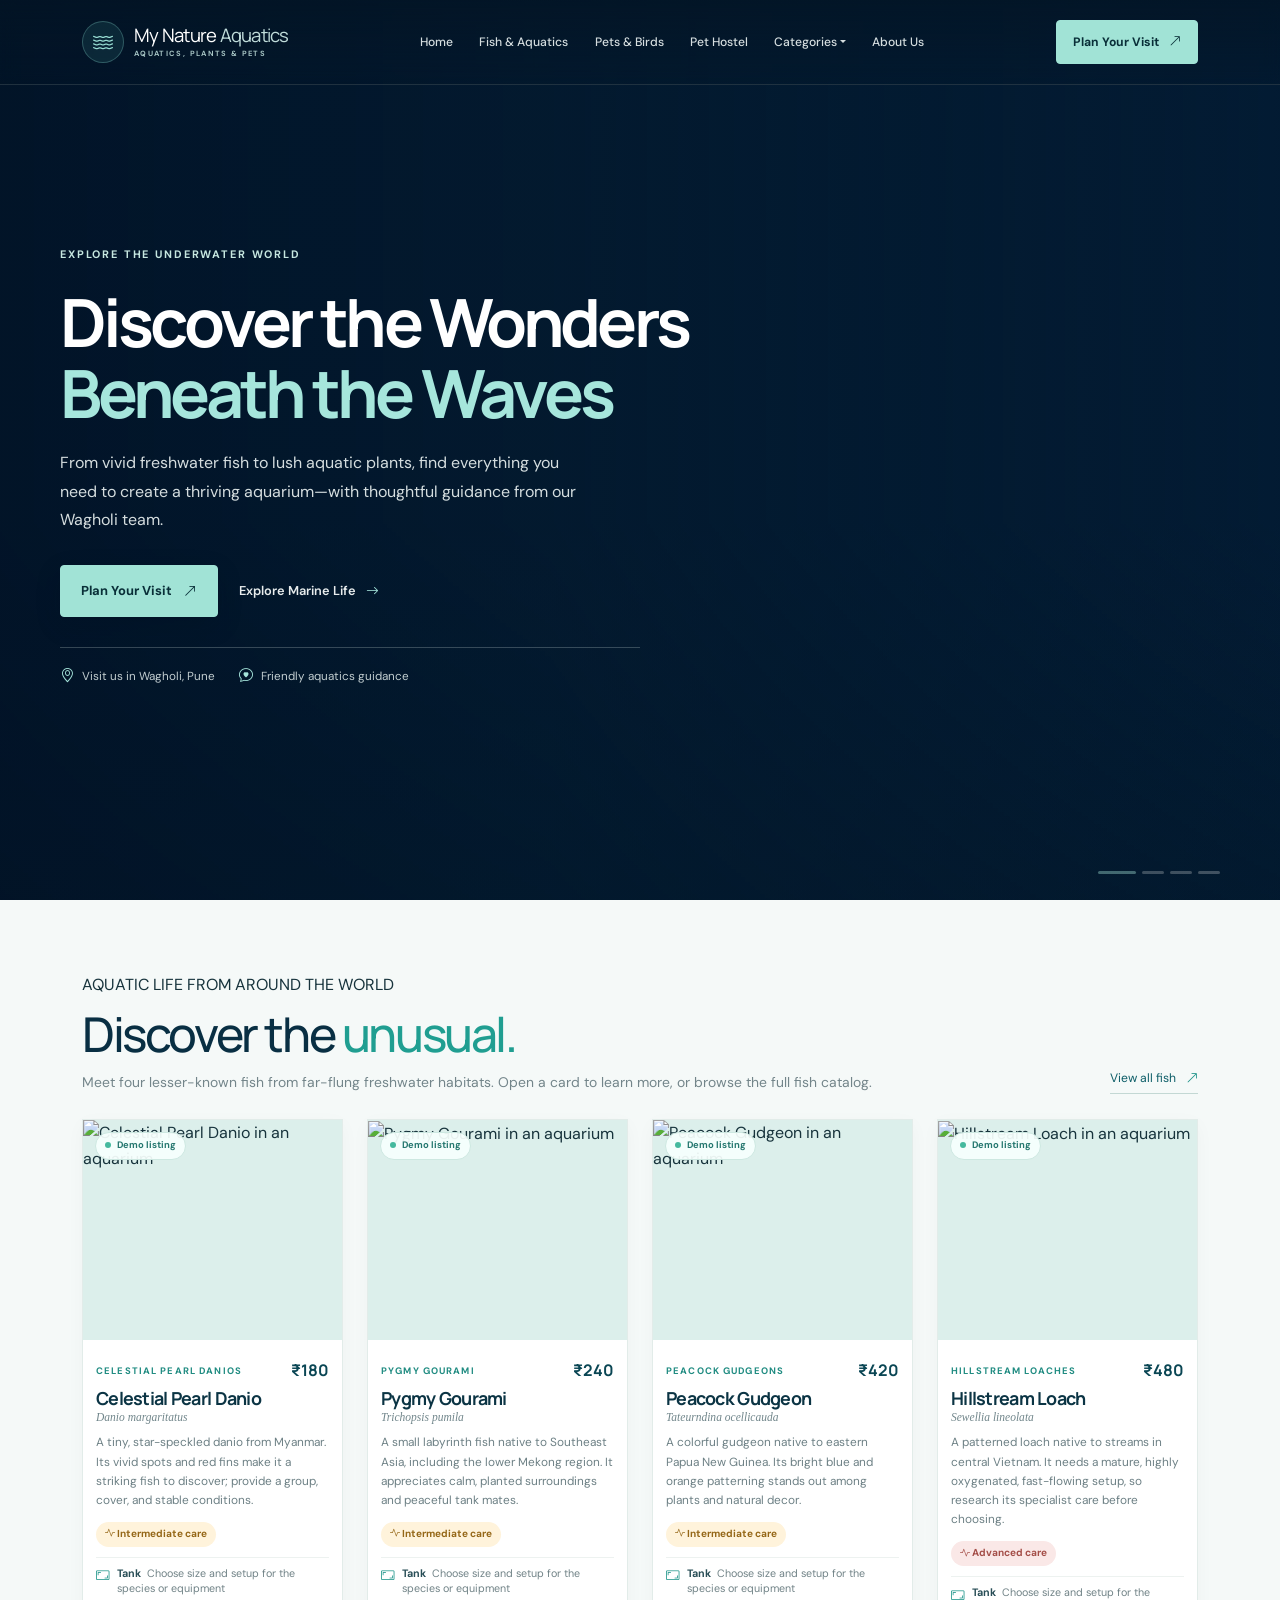
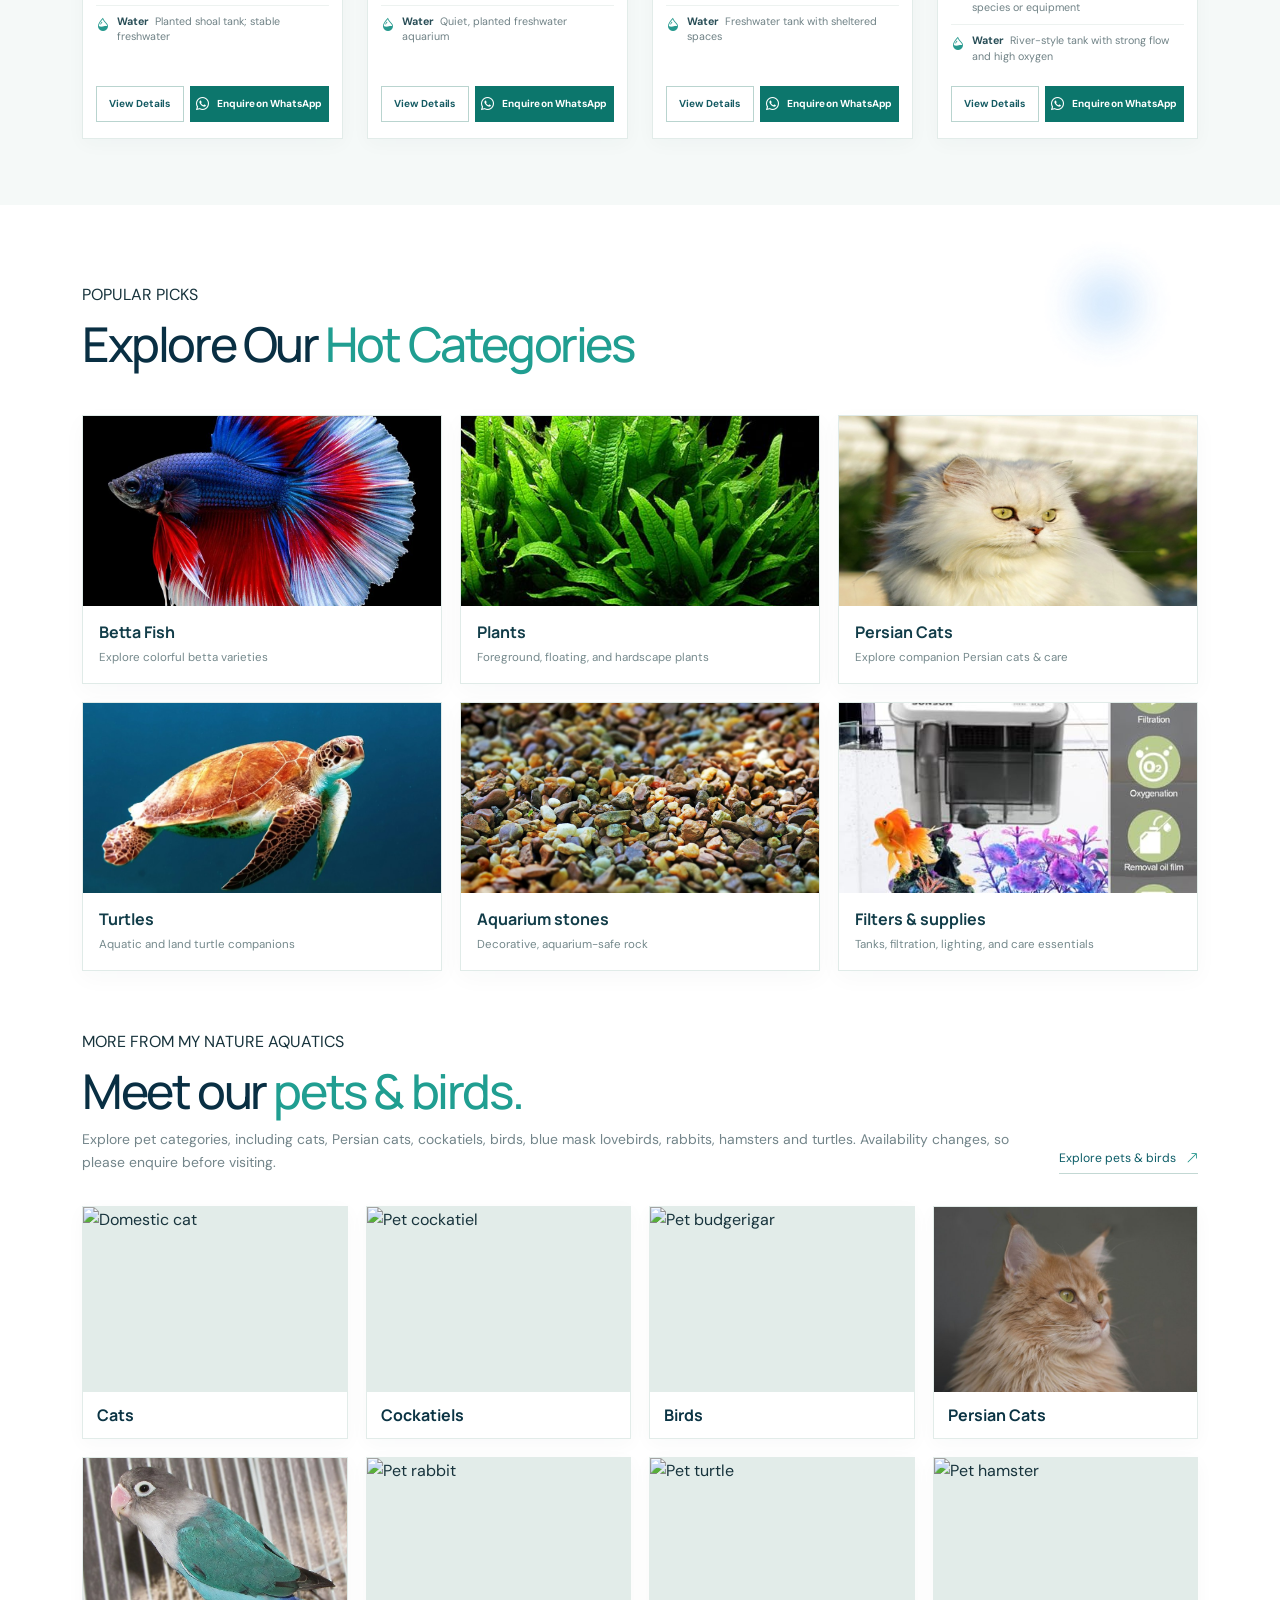
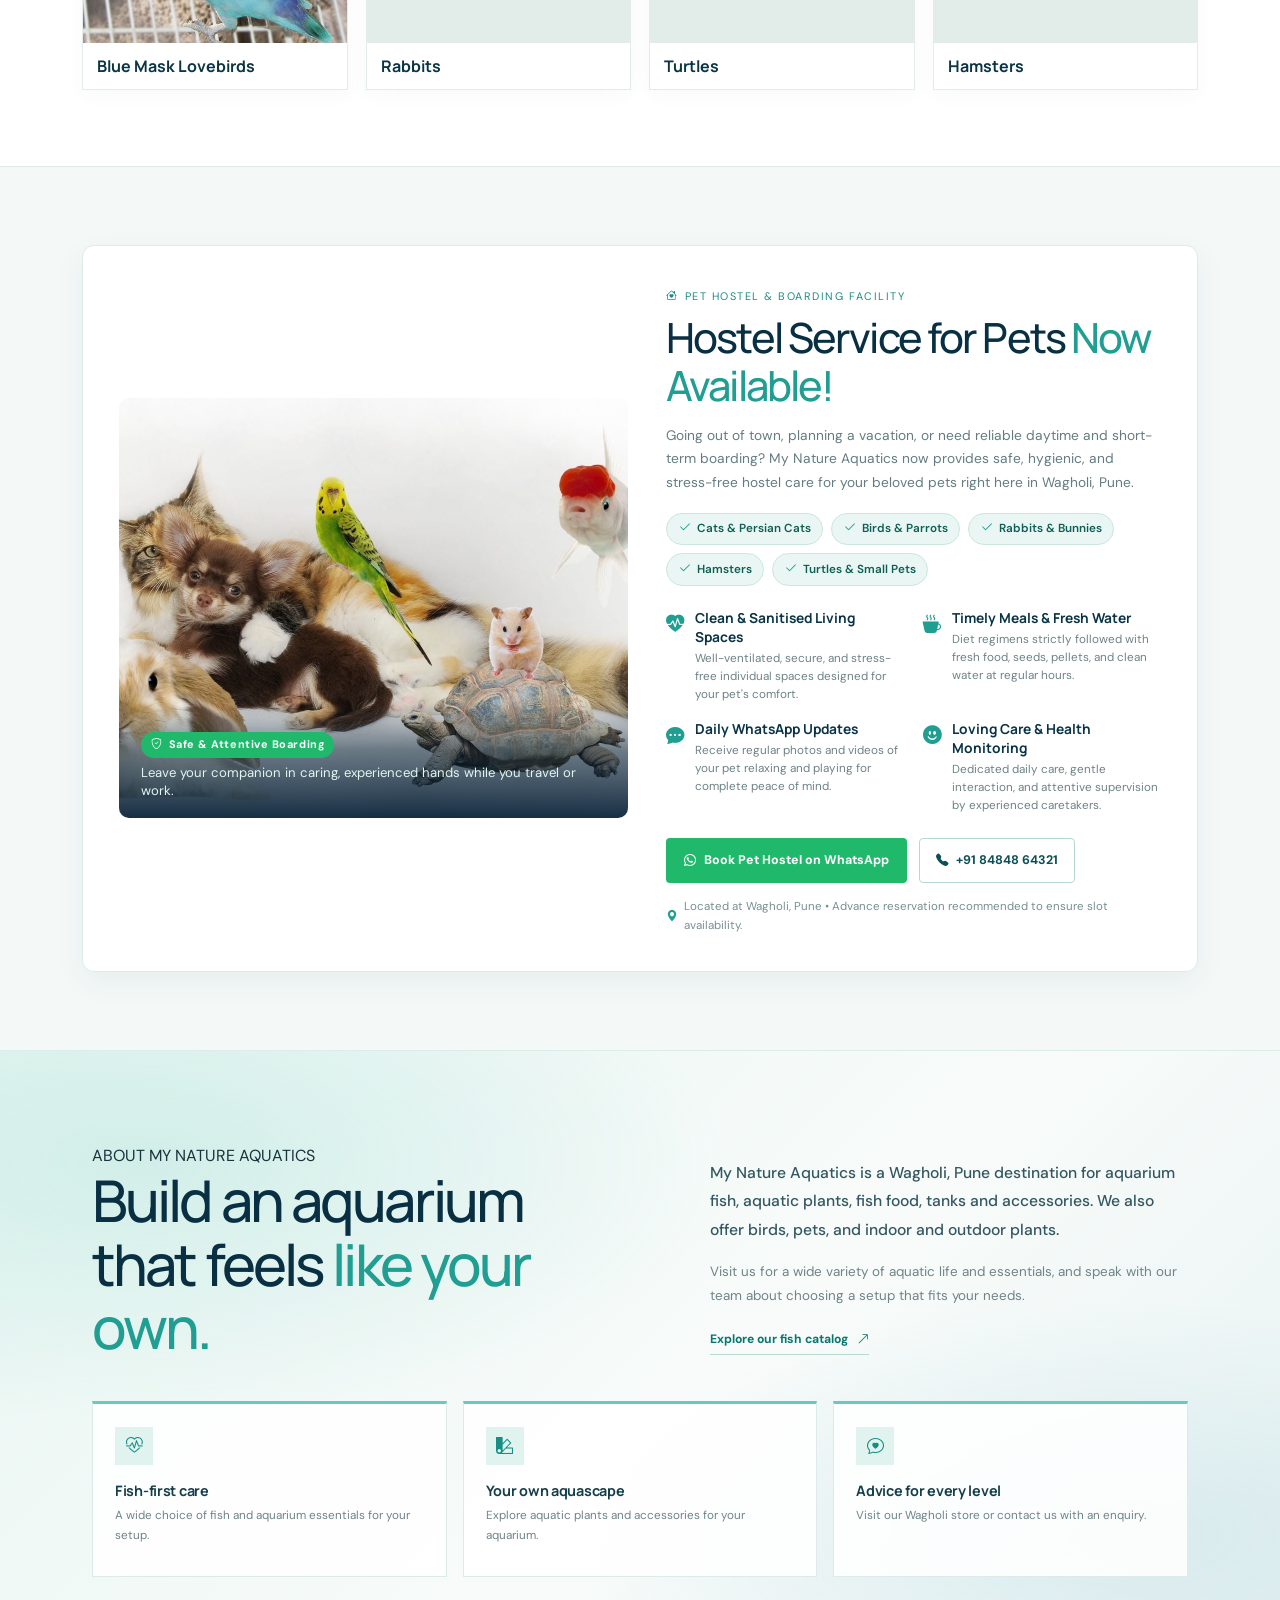
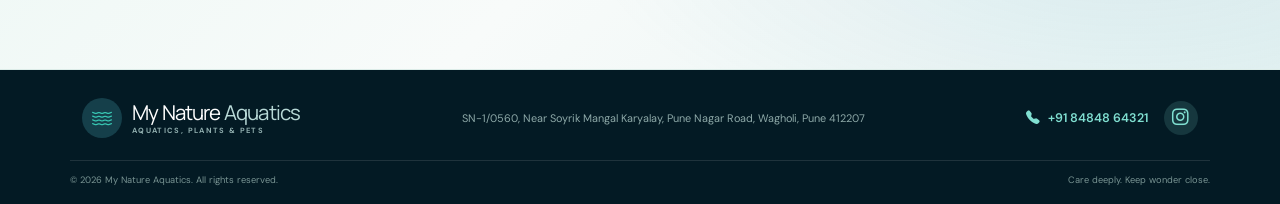
==== commit c7308cf8: "Polish homepage aquarium hero Co-authored-by: Copilot <223556219+Copilot@users.noreply.github.com>" ====
--- a/Fish_Website/Fish_Aquarium/index.html
+++ b/Fish_Website/Fish_Aquarium/index.html
@@ -1,109 +1,59 @@
 <!doctype html><html lang="en"><head><meta charset="utf-8"><meta name="viewport" content="width=device-width,initial-scale=1"><meta name="theme-color" content="#031b34"><meta name="description" content="Discover aquarium fish, aquatic plants, fish food, tanks and accessories at My Nature Aquatics in Wagholi, Pune."><title>My Nature Aquatics — Aquarium &amp; Aquatic Life</title><link rel="preconnect" href="https://fonts.googleapis.com"><link rel="preconnect" href="https://fonts.gstatic.com" crossorigin><link href="https://fonts.googleapis.com/css2?family=DM+Sans:wght@400;500;600;700&family=Manrope:wght@400;500;600;700;800&display=swap" rel="stylesheet"><link href="https://cdn.jsdelivr.net/npm/bootstrap@5.3.3/dist/css/bootstrap.min.css" rel="stylesheet"><link href="https://cdn.jsdelivr.net/npm/bootstrap-icons@1.11.3/font/bootstrap-icons.css" rel="stylesheet"><link href="css/style.css" rel="stylesheet"></head><body data-page="home">
-<div class="site-top"><span>AQUATIC LIFE, THOUGHTFULLY CHOSEN</span> <span class="site-top-sep">&bull;</span> <span class="site-top-sub">GUIDANCE FOR EVERY AQUARIST</span></div>
-<nav class="navbar navbar-expand-lg aw-navbar" id="siteNav"><div class="container"><a class="navbar-brand" href="#home" aria-label="My Nature Aquatics home"><i class="bi bi-water"></i><span>My Nature <b>Aquatics</b><small>AQUATICS, PLANTS &amp; PETS</small></span></a><button class="navbar-toggler" type="button" data-bs-toggle="collapse" data-bs-target="#nav" aria-controls="nav" aria-expanded="false" aria-label="Toggle navigation"><i class="bi bi-list"></i></button><div class="collapse navbar-collapse" id="nav"><ul class="navbar-nav ms-auto align-items-lg-center"><li class="nav-item"><a class="nav-link" href="#home">Home</a></li><li class="nav-item"><a class="nav-link" href="fish.html">Fish &amp; Aquatics</a></li><li class="nav-item"><a class="nav-link" href="pets.html">Pets &amp; Birds</a></li><li class="nav-item"><a class="nav-link" href="#pet-hostel">Pet Hostel</a></li><li class="nav-item dropdown"><a class="nav-link dropdown-toggle" href="#" id="categoryDropdown" role="button" data-bs-toggle="dropdown" aria-expanded="false">Categories</a><ul class="dropdown-menu dropdown-menu-end" aria-labelledby="categoryDropdown"><li><a class="dropdown-item" href="medicine.html">Medicine</a></li><li><a class="dropdown-item" href="plants.html">Aquatic Plants</a></li><li><a class="dropdown-item" href="supplies.html?category=Aquariums%20%26%20Tank%20Types">Aquariums</a></li><li><a class="dropdown-item" href="food.html">Food</a></li><li><a class="dropdown-item" href="grooming.html">Grooming</a></li><li><a class="dropdown-item" href="supplies.html">Filters &amp; Supplies</a></li><li><hr class="dropdown-divider"></li><li><a class="dropdown-item" href="#pet-hostel"><i class="bi bi-house-heart me-1"></i> Pet Hostel Service</a></li></ul></li><li class="nav-item"><a class="nav-link" href="#about">About Us</a></li><li class="nav-item"><a class="nav-action nav-whatsapp" id="navWhatsapp" href="https://wa.me/?text=Hello%20My%20Nature%20Aquatics%2C%20I%27d%20like%20to%20enquire." target="_blank" rel="noopener"><i class="bi bi-whatsapp"></i> WhatsApp inquiry</a></li></ul></div></div></nav>
+<nav class="navbar navbar-expand-xl aw-navbar" id="siteNav" aria-label="Main navigation">
+  <div class="container">
+    <a class="navbar-brand" href="#home" aria-label="My Nature Aquatics home"><i class="bi bi-water"></i><span>My Nature <b>Aquatics</b><small>AQUATICS, PLANTS &amp; PETS</small></span></a>
+    <button class="navbar-toggler" type="button" data-bs-toggle="collapse" data-bs-target="#nav" aria-controls="nav" aria-expanded="false" aria-label="Toggle navigation"><i class="bi bi-list"></i></button>
+    <div class="collapse navbar-collapse" id="nav">
+      <ul class="navbar-nav mx-auto align-items-lg-center">
+        <li class="nav-item"><a class="nav-link" href="#home">Home</a></li>
+        <li class="nav-item"><a class="nav-link" href="fish.html">Fish &amp; Aquatics</a></li>
+        <li class="nav-item"><a class="nav-link" href="pets.html">Pets &amp; Birds</a></li>
+        <li class="nav-item"><a class="nav-link" href="#pet-hostel">Pet Hostel</a></li>
+        <li class="nav-item dropdown">
+          <a class="nav-link dropdown-toggle" href="#" id="categoryDropdown" role="button" data-bs-toggle="dropdown" aria-expanded="false">Categories</a>
+          <ul class="dropdown-menu dropdown-menu-end" aria-labelledby="categoryDropdown">
+            <li><a class="dropdown-item" href="medicine.html">Medicine</a></li>
+            <li><a class="dropdown-item" href="plants.html">Aquatic Plants</a></li>
+            <li><a class="dropdown-item" href="supplies.html?category=Aquariums%20%26%20Tank%20Types">Aquariums</a></li>
+            <li><a class="dropdown-item" href="food.html">Food</a></li>
+            <li><a class="dropdown-item" href="grooming.html">Grooming</a></li>
+            <li><a class="dropdown-item" href="supplies.html">Filters &amp; Supplies</a></li>
+            <li><hr class="dropdown-divider"></li>
+            <li><a class="dropdown-item" href="#pet-hostel"><i class="bi bi-house-heart me-1"></i> Pet Hostel Service</a></li>
+          </ul>
+        </li>
+        <li class="nav-item"><a class="nav-link" href="#about">About Us</a></li>
+      </ul>
+    </div>
+    <a class="nav-visit-button" href="https://www.google.com/maps/search/?api=1&amp;query=My+Nature+Aquatics+Wagholi+Pune" target="_blank" rel="noopener">Plan Your Visit <i class="bi bi-arrow-up-right"></i></a>
+  </div>
+</nav>
 <header class="underwater hero-carousel-wrapper" id="home">
-  <div id="heroBgCarousel" class="carousel slide carousel-fade hero-bg-carousel" data-bs-ride="carousel" data-bs-interval="4500" data-bs-pause="false">
+  <div id="heroBgCarousel" class="carousel slide carousel-fade hero-bg-carousel" data-bs-ride="carousel" data-bs-interval="4000" data-bs-pause="false">
     <div class="carousel-inner">
       <div class="carousel-item active" style="background-image:url('https://images.unsplash.com/photo-1524704654690-b56c05c78a00?auto=format&amp;fit=crop&amp;w=2200&amp;q=90');"></div>
       <div class="carousel-item" style="background-image:url('images/angelfish-hero.jpg');"></div>
       <div class="carousel-item" style="background-image:url('images/fish-aquatics-hero.jpg');"></div>
       <div class="carousel-item" style="background-image:url('images/pets-birds-hero.jpg');"></div>
     </div>
-    <div class="hero-indicators-wrapper">
-      <div class="carousel-indicators hero-slide-indicators">
-        <button type="button" data-bs-target="#heroBgCarousel" data-bs-slide-to="0" class="active" aria-current="true" aria-label="Planted Aquarium"><span>01</span> Aquascapes</button>
-        <button type="button" data-bs-target="#heroBgCarousel" data-bs-slide-to="1" aria-label="Angelfish &amp; Tetras"><span>02</span> Angelfish</button>
-        <button type="button" data-bs-target="#heroBgCarousel" data-bs-slide-to="2" aria-label="Fish &amp; Aquatics"><span>03</span> Exotic Fish</button>
-        <button type="button" data-bs-target="#heroBgCarousel" data-bs-slide-to="3" aria-label="Pets &amp; Birds"><span>04</span> Pets &amp; Birds</button>
-      </div>
+    <div class="carousel-indicators">
+      <button type="button" data-bs-target="#heroBgCarousel" data-bs-slide-to="0" class="active" aria-current="true" aria-label="Aquarium"></button>
+      <button type="button" data-bs-target="#heroBgCarousel" data-bs-slide-to="1" aria-label="Angelfish and tetras"></button>
+      <button type="button" data-bs-target="#heroBgCarousel" data-bs-slide-to="2" aria-label="Fish and aquatics"></button>
+      <button type="button" data-bs-target="#heroBgCarousel" data-bs-slide-to="3" aria-label="Pets and birds"></button>
     </div>
-    <button class="carousel-control-prev hero-carousel-arrow d-none d-md-flex" type="button" data-bs-target="#heroBgCarousel" data-bs-slide="prev" aria-label="Previous slide"><i class="bi bi-chevron-left"></i></button>
-    <button class="carousel-control-next hero-carousel-arrow d-none d-md-flex" type="button" data-bs-target="#heroBgCarousel" data-bs-slide="next" aria-label="Next slide"><i class="bi bi-chevron-right"></i></button>
   </div>
-  <div class="hero-lights"></div>
-  <div class="hero-bubbles" aria-hidden="true"><i></i><i></i><i></i><i></i><i></i><i></i><i></i><i></i><i></i><i></i></div>
-  <div class="container hero-content-grid">
-    <div class="row align-items-center g-4 g-xl-5">
-      <div class="col-lg-7 col-xl-7">
-        <div class="hero-left-col">
-          <div class="hero-pill-badge">
-            <span class="hero-badge-pulse"></span>
-            <span>MY NATURE AQUATICS &bull; WAGHOLI, PUNE</span>
-          </div>
-          <h1 class="hero-headline">
-            Bring a little more <span class="hero-gradient-text">nature</span> into your home.
-          </h1>
-          <p class="hero-lead-text">
-            Pune's dedicated hub for exotic freshwater fish, lush planted aquariums, healthy companion pets, and premium pet boarding hostel.
-          </p>
-          <div class="hero-actions-group">
-            <a class="hero-btn-primary" href="#collections">
-              <span>Explore Collections</span> <i class="bi bi-arrow-right"></i>
-            </a>
-            <a class="hero-btn-whatsapp" href="https://wa.me/918484864321?text=Hello%20My%20Nature%20Aquatics%2C%20I%20would%20like%20to%20enquire%20about%20fish%20and%20services" target="_blank" rel="noopener">
-              <i class="bi bi-whatsapp"></i> <span>WhatsApp Us</span>
-            </a>
-            <a class="hero-btn-ghost" href="#pet-hostel">
-              <i class="bi bi-house-heart"></i> <span>Pet Hostel</span>
-            </a>
-          </div>
-          <div class="hero-trust-chips">
-            <div class="hero-trust-chip"><i class="bi bi-check2-circle"></i> <span>100+ Live Varieties</span></div>
-            <div class="hero-trust-chip"><i class="bi bi-droplet-half"></i> <span>Aquascapes &amp; Plants</span></div>
-            <div class="hero-trust-chip"><i class="bi bi-shield-check"></i> <span>Safe Pet Boarding</span></div>
-          </div>
-        </div>
-      </div>
-      <div class="col-lg-5 col-xl-5 d-none d-lg-block">
-        <div class="hero-showcase-glass">
-          <div class="showcase-header">
-            <span class="showcase-tag"><i class="bi bi-stars"></i> EXPLORE BY SPECIALTY</span>
-            <h3>What can we help you find?</h3>
-          </div>
-          <div class="showcase-links-list">
-            <a href="fish.html" class="showcase-item">
-              <div class="showcase-icon"><i class="bi bi-water"></i></div>
-              <div class="showcase-info">
-                <h4>Freshwater Fish</h4>
-                <p>Bettas, Discus, Tetras, Guppies &amp; Cichlids</p>
-              </div>
-              <i class="bi bi-chevron-right showcase-arrow"></i>
-            </a>
-            <a href="plants.html" class="showcase-item">
-              <div class="showcase-icon"><i class="bi bi-flower1"></i></div>
-              <div class="showcase-info">
-                <h4>Aquatic Plants</h4>
-                <p>Anubias, Java Ferns, Moss &amp; Carpeting</p>
-              </div>
-              <i class="bi bi-chevron-right showcase-arrow"></i>
-            </a>
-            <a href="#pet-hostel" class="showcase-item highlight-item">
-              <div class="showcase-icon"><i class="bi bi-house-heart"></i></div>
-              <div class="showcase-info">
-                <h4>Pet Hostel Service <span class="new-pill">NEW</span></h4>
-                <p>Hygienic boarding for cats, birds &amp; small pets</p>
-              </div>
-              <i class="bi bi-chevron-right showcase-arrow"></i>
-            </a>
-            <a href="supplies.html" class="showcase-item">
-              <div class="showcase-icon"><i class="bi bi-box-seam"></i></div>
-              <div class="showcase-info">
-                <h4>Tanks &amp; Equipment</h4>
-                <p>Filters, lighting, substrate &amp; nutrition</p>
-              </div>
-              <i class="bi bi-chevron-right showcase-arrow"></i>
-            </a>
-          </div>
-          <div class="showcase-footer">
-            <div class="store-timing">
-              <i class="bi bi-clock"></i> <span>Open Mon &ndash; Sun &bull; Wagholi</span>
-            </div>
-            <a href="tel:+918484864321" class="showcase-call-btn">
-              <i class="bi bi-telephone-fill"></i> Call Store
-            </a>
-          </div>
-        </div>
-      </div>
+  <div class="hero-content container home-hero-copy">
+    <span class="hero-kicker">EXPLORE THE UNDERWATER WORLD</span>
+    <h1>Discover the Wonders <span>Beneath the Waves</span></h1>
+    <p>From vivid freshwater fish to lush aquatic plants, find everything you need to create a thriving aquarium—with thoughtful guidance from our Wagholi team.</p>
+    <div class="hero-buttons">
+      <a class="button-primary" href="https://www.google.com/maps/search/?api=1&amp;query=My+Nature+Aquatics+Wagholi+Pune" target="_blank" rel="noopener">Plan Your Visit <i class="bi bi-arrow-up-right"></i></a>
+      <a class="hero-secondary-link" href="fish.html">Explore Marine Life <i class="bi bi-arrow-right"></i></a>
+    </div>
+    <div class="hero-assurance">
+      <span><i class="bi bi-geo-alt"></i> Visit us in Wagholi, Pune</span>
+      <span><i class="bi bi-chat-heart"></i> Friendly aquatics guidance</span>
     </div>
   </div>
 </header>
@@ -208,7 +158,3 @@
 <footer class="site-footer"><div class="container footer-main"><div class="footer-brand-wrap"><a class="navbar-brand" href="#home"><i class="bi bi-water"></i><span>My Nature <b>Aquatics</b><small>AQUATICS, PLANTS &amp; PETS</small></span></a></div><p class="footer-address">SN-1/0560, Near Soyrik Mangal Karyalay, Pune Nagar Road, Wagholi, Pune 412207</p><div class="footer-contact"><a href="tel:+918484864321" class="footer-phone" title="Call Us"><i class="bi bi-telephone-fill"></i><span>+91 84848 64321</span></a><a href="https://www.instagram.com/mynatureaquatics/" target="_blank" rel="noopener" class="footer-insta" aria-label="Instagram" title="Instagram"><i class="bi bi-instagram"></i></a></div></div><div class="container footer-bottom"><span>© <span id="year"></span> My Nature Aquatics. All rights reserved.</span><span>Care deeply. Keep wonder close.</span></div></footer>
 <script src="https://cdn.jsdelivr.net/npm/bootstrap@5.3.3/dist/js/bootstrap.bundle.min.js"></script><script src="js/script.js"></script></body></html>
 
-
-
-
-
--- a/Fish_Website/Fish_Aquarium/css/style.css
+++ b/Fish_Website/Fish_Aquarium/css/style.css
@@ -202,415 +202,222 @@
 /* Home hero background carousel */
 .hero-bg-carousel{position:absolute;inset:0;width:100%;height:100%;z-index:0;overflow:hidden}
 .hero-bg-carousel .carousel-inner{width:100%;height:100%}
-.hero-bg-carousel .carousel-item{
-  width:100%;
-  height:100%;
-  min-height:100%;
-  background-size:cover;
-  background-position:center center;
-  background-repeat:no-repeat;
-  transition:opacity 1.2s cubic-bezier(.4,0,.2,1);
-}
-
-/* Hero Carousel Arrow Controls */
-.hero-carousel-arrow{
+.hero-bg-carousel .carousel-item{width:100%;height:100%;min-height:100%;background-size:cover;background-position:center center;background-repeat:no-repeat;transition:opacity 1.2s ease-in-out}
+
+body[data-page="home"] .aw-navbar{
   position:absolute;
-  top:50%;
-  transform:translateY(-50%);
+  z-index:1030;
+  top:32px;
+  left:0;
+  right:0;
+  padding:12px 0;
+  border-bottom:1px solid rgba(238,250,247,.12);
+  background:rgba(4,27,42,.48);
+  box-shadow:none;
+  backdrop-filter:blur(12px);
+  -webkit-backdrop-filter:blur(12px);
+}
+body[data-page="home"] .aw-navbar.nav-scrolled,
+body[data-page="home"] .aw-navbar.menu-open{
+  position:fixed;
+  top:0;
+  background:rgba(4,27,42,.96);
+  box-shadow:0 8px 24px rgba(0,17,32,.2);
+}
+body[data-page="home"] .aw-navbar .navbar-brand{font-size:1.18rem}
+body[data-page="home"] .aw-navbar .navbar-brand>i{
   width:42px;
   height:42px;
-  border-radius:50%;
-  background:rgba(3,27,52,.6);
   border:1px solid rgba(128,223,209,.25);
-  color:#80dfd1;
-  display:flex;
-  align-items:center;
-  justify-content:center;
-  font-size:1.15rem;
-  z-index:3;
-  opacity:.75;
-  transition:all .2s ease;
-}
-.hero-carousel-arrow:hover{
-  opacity:1;
-  background:rgba(57,199,180,.28);
-  border-color:#39c7b4;
-  color:#fff;
-}
-.hero-carousel-arrow.carousel-control-prev{left:20px}
-.hero-carousel-arrow.carousel-control-next{right:20px}
-
-/* Hero Slide Indicators */
-.hero-indicators-wrapper{
-  position:absolute;
-  bottom:22px;
-  left:0;
-  right:0;
-  z-index:3;
-  display:flex;
-  justify-content:center;
-  pointer-events:none;
-}
-.hero-slide-indicators{
-  pointer-events:auto;
-  display:inline-flex;
-  gap:8px;
-  margin:0;
-  padding:6px 10px;
-  background:rgba(2,18,36,.68);
-  border:1px solid rgba(128,223,209,.2);
-  border-radius:30px;
-  backdrop-filter:blur(12px);
-  -webkit-backdrop-filter:blur(12px);
-}
-.hero-slide-indicators button{
-  background:transparent;
-  border:0;
-  color:#a3c9c4;
-  font-size:.72rem;
-  font-weight:600;
-  padding:5px 12px;
-  border-radius:20px;
-  opacity:.75;
-  transition:all .25s ease;
-  display:inline-flex;
-  align-items:center;
-  gap:6px;
-  height:auto;
-  width:auto;
-  text-indent:0;
-}
-.hero-slide-indicators button span{
-  font-size:.65rem;
-  font-weight:800;
-  opacity:.7;
-}
-.hero-slide-indicators button.active{
-  background:#39c7b4;
-  color:#03212c;
-  opacity:1;
-  font-weight:700;
-  box-shadow:0 2px 12px rgba(57,199,180,.4);
-}
-.hero-slide-indicators button.active span{
-  opacity:1;
-  color:#021820;
-}
-
-/* Home Hero Underwater Container */
+  background:rgba(57,199,180,.13);
+  color:#8ce3d3;
+}
+body[data-page="home"] .aw-navbar .nav-link{
+  padding:10px 12px!important;
+  color:rgba(244,250,248,.84)!important;
+  font-size:.78rem;
+  font-weight:500;
+  transition:color .2s;
+}
+body[data-page="home"] .aw-navbar .nav-link:hover,
+body[data-page="home"] .aw-navbar .nav-link:focus-visible{color:#9fe8da!important}
+body[data-page="home"] .aw-navbar .nav-whatsapp{
+  padding:10px 15px;
+  margin-left:10px;
+  border:1px solid rgba(145,230,213,.6);
+  border-radius:4px;
+  background:rgba(145,230,213,.12);
+  color:#d8fff3;
+  font-size:.73rem;
+  transition:background .2s,border-color .2s,color .2s;
+}
+body[data-page="home"] .aw-navbar .nav-whatsapp:hover{
+  border-color:#a6eddd;
+  background:#a6eddd;
+  color:#083b3d;
+  transform:none;
+}
+
 body[data-page="home"] .underwater{
   position:relative;
   display:flex;
   align-items:center;
-  height:auto;
-  min-height:calc(100vh - 32px);
-  min-height:calc(100svh - 32px);
-  padding:86px 0 74px;
-  background:#021227;
-  overflow:hidden;
+  min-height:100vh;
+  min-height:100svh;
+  padding:120px 0 104px;
+  background:#031b34;
 }
 body[data-page="home"] .underwater:before{
   position:absolute;
   inset:0;
   z-index:1;
-  background:
-    linear-gradient(90deg, rgba(2,18,39,.94) 0%, rgba(2,25,52,.84) 48%, rgba(3,37,66,.52) 100%),
-    radial-gradient(circle at 75% 30%, rgba(57,199,180,.08) 0%, transparent 60%),
-    linear-gradient(0deg, rgba(2,18,39,.88) 0%, transparent 40%);
-}
-body[data-page="home"] .hero-lights,body[data-page="home"] .hero-bubbles{z-index:1;display:block}
-body[data-page="home"] .hero-lights{opacity:.18}
-body[data-page="home"] .hero-bubbles{opacity:.55}
-
-/* Content Grid & Left Column */
-.hero-content-grid{position:relative;z-index:2;width:100%}
-.hero-left-col{max-width:660px}
-.hero-pill-badge{
-  display:inline-flex;
+  background:linear-gradient(90deg,rgba(2,18,39,.9) 0%,rgba(2,25,52,.72) 42%,rgba(3,37,66,.2) 100%),linear-gradient(0deg,rgba(3,27,52,.62),transparent 48%);
+}
+body[data-page="home"] .hero-lights,
+body[data-page="home"] .hero-bubbles{z-index:1;display:block}
+body[data-page="home"] .hero-lights{opacity:.16}
+body[data-page="home"] .hero-bubbles{opacity:.34}
+body[data-page="home"] .home-hero-copy{
+  position:relative;
+  z-index:2;
+  width:min(100% - 48px,1120px);
+  max-width:1120px;
+  margin:0 auto;
+  padding:0;
+}
+body[data-page="home"] .hero-kicker{
+  display:flex;
   align-items:center;
   gap:9px;
-  background:rgba(57,199,180,.12);
-  border:1px solid rgba(80,223,209,.32);
-  padding:6px 14px;
-  border-radius:24px;
-  color:#80dfd1;
-  font-size:.68rem;
+  width:max-content;
+  margin:0 0 25px;
+  color:#cae7e0;
+  font-size:.65rem;
   font-weight:700;
-  letter-spacing:.12em;
-  margin-bottom:18px;
-  backdrop-filter:blur(8px);
-}
-.hero-badge-pulse{
+  letter-spacing:.19em;
+}
+body[data-page="home"] .hero-kicker>i{
   width:7px;
   height:7px;
   border-radius:50%;
-  background:#39c7b4;
-  box-shadow:0 0 0 0 rgba(57,199,180,.7);
-  animation:heroBadgePulse 2s infinite;
-}
-@keyframes heroBadgePulse{
-  0%{box-shadow:0 0 0 0 rgba(57,199,180,.7)}
-  70%{box-shadow:0 0 0 7px rgba(57,199,180,0)}
-  100%{box-shadow:0 0 0 0 rgba(57,199,180,0)}
-}
-.hero-headline{
-  font:800 clamp(2.35rem,4.4vw,3.75rem)/1.15 Manrope,sans-serif;
-  letter-spacing:-.04em;
-  color:#ffffff;
-  margin:0 0 18px;
-  text-shadow:0 2px 16px rgba(0,0,0,.5);
-}
-.hero-gradient-text{
-  background:linear-gradient(135deg, #a4f5e8 0%, #39c7b4 45%, #80dfd1 100%);
-  -webkit-background-clip:text;
-  -webkit-text-fill-color:transparent;
-  text-shadow:none;
-  display:inline-block;
-}
-.hero-lead-text{
-  color:#cce7e3;
-  font-size:clamp(.92rem,1.2vw,1.06rem);
-  line-height:1.68;
-  margin:0 0 26px;
-  max-width:560px;
-}
-.hero-actions-group{
+  background:#80dfd1;
+  box-shadow:0 0 12px rgba(128,223,209,.65);
+}
+.hero-kicker-separator{color:rgba(202,231,224,.48)}
+body[data-page="home"] .underwater h1{
+  max-width:760px;
+  margin:0 0 20px;
+  color:#fff;
+  font-family:Manrope,sans-serif;
+  font-size:clamp(3.7rem,7.1vw,6.25rem);
+  font-weight:600;
+  line-height:1.02;
+  letter-spacing:-.068em;
+  text-wrap:balance;
+}
+body[data-page="home"] .underwater h1 em{color:#8ce3d3;font-style:normal}
+body[data-page="home"] .underwater .hero-content>p{
+  max-width:500px;
+  margin:0 0 29px;
+  color:rgba(239,247,247,.82);
+  font-size:1rem;
+  line-height:1.8;
+}
+body[data-page="home"] .hero-buttons{
+  display:flex;
+  align-items:center;
+  flex-wrap:wrap;
+  gap:12px 25px;
+}
+body[data-page="home"] .underwater .button-primary{
+  display:inline-flex;
+  align-items:center;
+  justify-content:center;
+  gap:12px;
+  min-height:50px;
+  padding:13px 20px;
+  border:1px solid #a5e8d8;
+  border-radius:4px;
+  background:#a5e8d8;
+  box-shadow:0 8px 24px rgba(1,17,29,.22);
+  color:#092f38;
+  font-size:.81rem;
+  font-weight:700;
+  text-decoration:none;
+  transition:transform .2s,background .2s,border-color .2s;
+}
+body[data-page="home"] .underwater .button-primary:hover{
+  transform:translateY(-2px);
+  border-color:#c4f4e8;
+  background:#c4f4e8;
+  color:#092f38;
+}
+.hero-secondary-link{
+  display:inline-flex;
+  align-items:center;
+  gap:10px;
+  color:rgba(244,250,248,.91);
+  font-size:.79rem;
+  font-weight:600;
+  text-decoration:none;
+  transition:color .2s;
+}
+.hero-secondary-link:hover{color:#a5e8d8}
+.hero-secondary-icon{
+  display:grid;
+  width:34px;
+  height:34px;
+  place-items:center;
+  border:1px solid rgba(233,248,243,.38);
+  border-radius:50%;
+  color:#a5e8d8;
+  transition:border-color .2s,background .2s;
+}
+.hero-secondary-link:hover .hero-secondary-icon{
+  border-color:#a5e8d8;
+  background:rgba(165,232,216,.12);
+}
+body[data-page="home"] .hero-assurance{
   display:flex;
   flex-wrap:wrap;
-  align-items:center;
-  gap:12px;
-  margin-bottom:28px;
-}
-.hero-btn-primary{
+  gap:10px 22px;
+  max-width:590px;
+  margin-top:32px;
+  padding-top:17px;
+  border-top:1px solid rgba(233,246,245,.2);
+  color:rgba(231,244,243,.8);
+  font-size:.71rem;
+}
+body[data-page="home"] .hero-assurance span{
   display:inline-flex;
   align-items:center;
-  gap:9px;
-  background:linear-gradient(135deg, #25cfb8 0%, #15a593 100%);
-  color:#03212c!important;
-  font-size:.86rem;
-  font-weight:700;
-  letter-spacing:.02em;
-  padding:12px 24px;
-  border-radius:6px;
-  text-decoration:none;
-  box-shadow:0 8px 24px rgba(37,207,184,.35);
-  transition:transform .2s ease,box-shadow .2s ease,filter .2s ease;
-}
-.hero-btn-primary:hover{
-  transform:translateY(-2px);
-  box-shadow:0 12px 28px rgba(37,207,184,.5);
-  filter:brightness(1.06);
-  color:#03212c!important;
-}
-.hero-btn-whatsapp{
-  display:inline-flex;
-  align-items:center;
-  gap:8px;
-  background:#25d366;
-  color:#ffffff!important;
-  font-size:.86rem;
-  font-weight:700;
-  padding:12px 20px;
-  border-radius:6px;
-  text-decoration:none;
-  box-shadow:0 6px 20px rgba(37,211,102,.28);
-  transition:transform .2s ease,background .2s ease;
-}
-.hero-btn-whatsapp:hover{
-  background:#1ebc59;
-  color:#ffffff!important;
-  transform:translateY(-2px);
-}
-.hero-btn-ghost{
-  display:inline-flex;
-  align-items:center;
   gap:7px;
-  background:rgba(255,255,255,.07);
-  border:1px solid rgba(128,223,209,.35);
-  color:#e1f6f3!important;
-  font-size:.86rem;
-  font-weight:600;
-  padding:11px 18px;
-  border-radius:6px;
-  text-decoration:none;
-  backdrop-filter:blur(8px);
-  transition:all .2s ease;
-}
-.hero-btn-ghost:hover{
-  background:rgba(57,199,180,.18);
-  border-color:#39c7b4;
-  color:#ffffff!important;
-  transform:translateY(-2px);
-}
-.hero-trust-chips{
-  display:flex;
-  flex-wrap:wrap;
-  align-items:center;
-  gap:10px 18px;
-}
-.hero-trust-chip{
-  display:inline-flex;
-  align-items:center;
-  gap:7px;
-  font-size:.76rem;
-  font-weight:600;
-  color:#9ec7c2;
-}
-.hero-trust-chip i{
-  color:#39c7b4;
-  font-size:.92rem;
-}
-
-/* Right Column Showcase Glass Card */
-.hero-showcase-glass{
-  background:rgba(3,24,46,.72);
-  backdrop-filter:blur(22px);
-  -webkit-backdrop-filter:blur(22px);
-  border:1px solid rgba(128,223,209,.22);
-  border-radius:14px;
-  padding:22px;
-  box-shadow:0 24px 50px rgba(1,14,28,.6),inset 0 1px 0 rgba(255,255,255,.08);
-}
-.showcase-header{margin-bottom:14px}
-.showcase-tag{
-  display:inline-flex;
-  align-items:center;
+}
+body[data-page="home"] .hero-assurance i{color:#9be6d7;font-size:.88rem}
+body[data-page="home"] .hero-bg-carousel .carousel-indicators{
+  right:max(24px,calc((100vw - 1120px)/2));
+  bottom:28px;
+  left:auto;
+  z-index:3;
   gap:6px;
-  font-size:.65rem;
-  font-weight:700;
-  letter-spacing:.12em;
-  color:#39c7b4;
-  margin-bottom:6px;
-}
-.showcase-header h3{
-  font:700 1.15rem Manrope,sans-serif;
-  color:#ffffff;
   margin:0;
 }
-.showcase-links-list{
-  display:flex;
-  flex-direction:column;
-  gap:9px;
-  margin-bottom:16px;
-}
-.showcase-item{
-  display:flex;
-  align-items:center;
-  gap:12px;
-  padding:10px 12px;
-  background:rgba(255,255,255,.04);
-  border:1px solid rgba(255,255,255,.06);
-  border-radius:8px;
-  text-decoration:none;
-  transition:all .2s ease;
-}
-.showcase-item:hover{
-  background:rgba(57,199,180,.12);
-  border-color:rgba(57,199,180,.35);
-  transform:translateX(3px);
-}
-.showcase-item.highlight-item{
-  background:rgba(32,185,108,.1);
-  border-color:rgba(32,185,108,.25);
-}
-.showcase-item.highlight-item:hover{
-  background:rgba(32,185,108,.2);
-  border-color:#20b96c;
-}
-.showcase-icon{
-  width:36px;
-  height:36px;
-  border-radius:7px;
-  background:rgba(57,199,180,.15);
-  color:#39c7b4;
-  display:flex;
-  align-items:center;
-  justify-content:center;
-  font-size:1.05rem;
-  flex-shrink:0;
-}
-.showcase-item.highlight-item .showcase-icon{
-  background:rgba(32,185,108,.2);
-  color:#25d366;
-}
-.showcase-info{flex:1;min-width:0}
-.showcase-info h4{
-  font:700 .86rem Manrope,sans-serif;
-  color:#f0fbf9;
-  margin:0 0 2px;
-  display:flex;
-  align-items:center;
-  gap:6px;
-}
-.showcase-info p{
-  font-size:.7rem;
-  color:#95b8b3;
+body[data-page="home"] .hero-bg-carousel .carousel-indicators [data-bs-target]{
+  width:22px;
+  height:3px;
   margin:0;
-  white-space:nowrap;
-  overflow:hidden;
-  text-overflow:ellipsis;
-}
-.showcase-arrow{
-  color:#559790;
-  font-size:.85rem;
-  margin-left:auto;
-  transition:transform .2s ease,color .2s ease;
-}
-.showcase-item:hover .showcase-arrow{
-  transform:translateX(3px);
-  color:#39c7b4;
-}
-.new-pill{
-  background:#ff5e57;
-  color:#fff;
-  font-size:.56rem;
-  font-weight:800;
-  padding:2px 5px;
-  border-radius:8px;
-  letter-spacing:.05em;
-}
-.showcase-footer{
-  display:flex;
-  align-items:center;
-  justify-content:space-between;
-  padding-top:12px;
-  border-top:1px solid rgba(255,255,255,.08);
-}
-.store-timing{
-  display:flex;
-  align-items:center;
-  gap:6px;
-  font-size:.72rem;
-  color:#92bcb6;
-}
-.store-timing i{color:#39c7b4}
-.showcase-call-btn{
-  display:inline-flex;
-  align-items:center;
-  gap:6px;
-  background:rgba(57,199,180,.16);
-  border:1px solid rgba(57,199,180,.35);
-  color:#80dfd1!important;
-  padding:5px 11px;
-  border-radius:5px;
-  text-decoration:none;
-  font-weight:700;
-  font-size:.74rem;
-  transition:all .2s ease;
-}
-.showcase-call-btn:hover{
-  background:#39c7b4;
-  color:#041e29!important;
-}
-
-/* Responsive Media Queries */
-@media(max-width:991px){
-  body[data-page="home"] .underwater{padding:70px 0 60px}
-  .hero-left-col{max-width:100%;text-align:left}
-  .hero-headline{font-size:clamp(2.1rem,5.6vw,2.9rem)}
+  border:0;
+  border-radius:3px;
+  background:rgba(255,255,255,.56);
+  opacity:.8;
+  transition:width .25s,background-color .25s,opacity .25s;
+}
+body[data-page="home"] .hero-bg-carousel .carousel-indicators .active{
+  width:38px;
+  background:#a5e8d8;
+  opacity:1;
 }
 @media(max-width:767px){
-  /* Top bar announcement on mobile: single line guarantee */
   .site-top{
     height:32px;
     font-size:clamp(.52rem,2.35vw,.62rem);
@@ -621,60 +428,63 @@
     text-overflow:ellipsis;
   }
   .site-top span.site-top-sep{margin:0 5px}
-
-  /* Home hero section mobile improvements */
+  body[data-page="home"] .aw-navbar{top:32px;padding:9px 0}
+  body[data-page="home"] .aw-navbar.nav-scrolled,
+  body[data-page="home"] .aw-navbar.menu-open{top:0}
+  body[data-page="home"] .aw-navbar .navbar-collapse{
+    margin:9px -12px -10px;
+    padding:12px 20px 17px;
+    border-top:1px solid rgba(238,250,247,.12);
+    background:rgba(4,27,42,.98);
+  }
+  body[data-page="home"] .aw-navbar .nav-link{padding:10px 4px!important;font-size:.84rem}
+  body[data-page="home"] .aw-navbar .nav-whatsapp{margin:8px 0 0}
   body[data-page="home"] .underwater{
-    min-height:560px;
-    height:auto;
-    padding:52px 0 44px;
-    background-position:center center;
+    min-height:650px;
+    padding:108px 0 95px;
+    background-position:58% center;
   }
   body[data-page="home"] .underwater:before{
-    background:linear-gradient(180deg,rgba(2,18,39,.95) 0%,rgba(2,25,52,.82) 50%,rgba(2,18,39,.94) 100%);
-  }
-  .hero-content-grid{padding:0 18px}
-  .hero-pill-badge{font-size:.62rem;padding:5px 11px;margin-bottom:14px}
-  .hero-headline{
-    font-size:clamp(1.85rem,7.4vw,2.4rem);
-    line-height:1.2;
-    margin-bottom:14px;
-  }
-  .hero-lead-text{
-    font-size:.88rem;
-    line-height:1.62;
-    margin-bottom:20px;
-  }
-  .hero-actions-group{
-    flex-direction:column;
-    align-items:stretch;
-    gap:10px;
-    margin-bottom:22px;
-  }
-  .hero-btn-primary,.hero-btn-whatsapp,.hero-btn-ghost{
-    justify-content:center;
-    width:100%;
-    text-align:center;
-    padding:12px 18px;
-    font-size:.82rem;
-  }
-  .hero-trust-chips{
-    gap:8px 12px;
-  }
-  .hero-trust-chip{
-    font-size:.72rem;
-  }
-  .hero-indicators-wrapper{bottom:12px}
-  .hero-slide-indicators{padding:4px 6px;gap:4px}
-  .hero-slide-indicators button{
-    padding:4px 8px;
-    font-size:.65rem;
-  }
-  .hero-slide-indicators button span{display:none}
+    background:linear-gradient(90deg,rgba(2,18,39,.86),rgba(2,25,52,.64) 76%,rgba(3,37,66,.36)),linear-gradient(0deg,rgba(3,27,52,.76),transparent 50%);
+  }
+  body[data-page="home"] .home-hero-copy{
+    width:calc(100% - 40px);
+    max-width:600px;
+  }
+  body[data-page="home"] .hero-kicker{gap:7px;margin-bottom:20px;font-size:.58rem}
+  body[data-page="home"] .underwater h1{
+    max-width:560px;
+    margin-bottom:17px;
+    font-size:clamp(3.1rem,11vw,4.5rem);
+  }
+  body[data-page="home"] .underwater .hero-content>p{
+    max-width:450px;
+    font-size:.91rem;
+    line-height:1.7;
+  }
+  body[data-page="home"] .hero-assurance{
+    gap:9px 16px;
+    margin-top:25px;
+    font-size:.69rem;
+  }
+  body[data-page="home"] .hero-bg-carousel .carousel-indicators{right:22px;bottom:19px}
 }
 @media(max-width:480px){
-  .hero-headline{font-size:clamp(1.68rem,7.6vw,2.05rem)}
-  .hero-lead-text{font-size:.84rem}
-  .hero-slide-indicators{display:none}
+  body[data-page="home"] .underwater{
+    min-height:620px;
+    padding:94px 0 88px;
+  }
+  body[data-page="home"] .home-hero-copy{width:calc(100% - 36px)}
+  body[data-page="home"] .hero-kicker{flex-wrap:wrap;letter-spacing:.14em}
+  body[data-page="home"] .underwater h1{font-size:clamp(2.75rem,11.7vw,3.5rem)}
+  body[data-page="home"] .hero-buttons{align-items:flex-start;gap:15px}
+  body[data-page="home"] .underwater .button-primary{min-height:47px;padding:12px 15px;font-size:.76rem}
+  body[data-page="home"] .hero-secondary-link{font-size:.74rem}
+  body[data-page="home"] .hero-assurance{
+    display:grid;
+    grid-template-columns:1fr 1fr;
+    gap:9px 12px;
+  }
 }
 @media(max-width:390px){
   .site-top .site-top-sub,
@@ -724,3 +534,302 @@
   .hostel-whatsapp-btn,.hostel-phone-btn{justify-content:center}
   .hostel-image-card,.hostel-main-img{min-height:220px}
 }
+
+/* Homepage navigation and hero refresh */
+body[data-page="home"] .aw-navbar{
+  top:0;
+  padding:16px 0;
+  border-bottom:1px solid rgba(235,248,246,.12);
+  background:linear-gradient(180deg,rgba(3,20,36,.72),rgba(3,20,36,.18));
+  box-shadow:none;
+  backdrop-filter:blur(8px);
+  -webkit-backdrop-filter:blur(8px);
+}
+body[data-page="home"] .aw-navbar.nav-scrolled,
+body[data-page="home"] .aw-navbar.menu-open{
+  top:0;
+  background:rgba(4,27,44,.96);
+  box-shadow:0 8px 28px rgba(0,15,28,.2);
+}
+body[data-page="home"] .aw-navbar>.container{
+  display:grid;
+  grid-template-columns:auto minmax(0,1fr) auto;
+  align-items:center;
+  gap:24px;
+}
+body[data-page="home"] .aw-navbar .navbar-brand{
+  margin:0;
+  font-size:1.16rem;
+}
+body[data-page="home"] .aw-navbar .navbar-brand>i{
+  width:42px;
+  height:42px;
+  border:1px solid rgba(143,222,211,.28);
+  background:rgba(78,180,170,.13);
+  color:#9adfd5;
+}
+body[data-page="home"] .aw-navbar .navbar-brand b{color:#c0dcda}
+body[data-page="home"] .aw-navbar .navbar-brand small{color:#a7c5c4}
+body[data-page="home"] .aw-navbar .navbar-collapse{justify-content:center}
+body[data-page="home"] .aw-navbar .navbar-nav{
+  gap:clamp(4px,.8vw,14px);
+  margin:0 auto!important;
+}
+body[data-page="home"] .aw-navbar .nav-link{
+  padding:10px 8px!important;
+  color:rgba(242,249,248,.88)!important;
+  font-size:.76rem;
+  font-weight:500;
+  transition:color .2s;
+}
+body[data-page="home"] .aw-navbar .nav-link:hover,
+body[data-page="home"] .aw-navbar .nav-link:focus-visible{color:#9fe7dc!important}
+.nav-visit-button{
+  display:inline-flex;
+  min-height:44px;
+  align-items:center;
+  justify-content:center;
+  gap:10px;
+  padding:10px 16px;
+  border:1px solid #a1e3d6;
+  border-radius:4px;
+  background:#a1e3d6;
+  color:#092f38;
+  font-size:.76rem;
+  font-weight:700;
+  text-decoration:none;
+  white-space:nowrap;
+  transition:background .2s,border-color .2s,transform .2s;
+}
+.nav-visit-button:hover{
+  transform:translateY(-1px);
+  border-color:#c5f1e8;
+  background:#c5f1e8;
+  color:#092f38;
+}
+body[data-page="home"] .nav-visit-button:focus-visible,
+body[data-page="home"] .underwater .button-primary:focus-visible,
+body[data-page="home"] .hero-secondary-link:focus-visible{
+  outline:3px solid #fff;
+  outline-offset:4px;
+}
+body[data-page="home"] .aw-navbar .navbar-toggler{
+  padding:7px 9px;
+  border-color:rgba(228,247,242,.42);
+  color:#effbf8;
+  box-shadow:none;
+}
+body[data-page="home"] .aw-navbar .navbar-toggler:focus{box-shadow:0 0 0 3px rgba(161,227,214,.2)}
+body[data-page="home"] .underwater{
+  display:flex;
+  min-height:100vh;
+  min-height:100svh;
+  align-items:center;
+  padding:116px 0 82px;
+  background:#031b34;
+  background-position:center;
+}
+body[data-page="home"] .underwater:before{
+  z-index:1;
+  background:linear-gradient(90deg,rgba(2,18,37,.78) 0%,rgba(3,25,44,.62) 43%,rgba(3,30,48,.16) 100%),linear-gradient(0deg,rgba(3,21,37,.36),transparent 42%);
+}
+body[data-page="home"] .underwater:after{display:none}
+body[data-page="home"] .hero-lights,
+body[data-page="home"] .hero-bubbles{display:none}
+body[data-page="home"] .home-hero-copy{
+  z-index:2;
+  width:min(100% - 48px,1160px);
+  max-width:1160px;
+  margin:0 auto;
+  padding:0;
+}
+body[data-page="home"] .hero-kicker{
+  display:block;
+  width:max-content;
+  max-width:100%;
+  margin:0 0 22px;
+  padding:0;
+  border:0;
+  border-radius:0;
+  background:none;
+  color:#c6e7e0;
+  font-size:.68rem;
+  font-weight:700;
+  letter-spacing:.17em;
+}
+body[data-page="home"] .underwater h1{
+  max-width:760px;
+  margin:0 0 20px;
+  color:#fff;
+  font-family:Manrope,sans-serif;
+  font-size:clamp(3rem,5.2vw,4.4rem);
+  font-weight:700;
+  line-height:1.08;
+  letter-spacing:-.058em;
+  text-wrap:balance;
+}
+body[data-page="home"] .underwater h1 span{display:block;color:#a6e6dc}
+body[data-page="home"] .underwater .hero-content>p{
+  max-width:535px;
+  margin:0 0 30px;
+  color:rgba(243,249,248,.88);
+  font-size:1rem;
+  line-height:1.78;
+}
+body[data-page="home"] .hero-buttons{
+  display:flex;
+  align-items:center;
+  flex-wrap:wrap;
+  gap:14px;
+}
+body[data-page="home"] .underwater .button-primary{
+  display:inline-flex;
+  min-height:52px;
+  align-items:center;
+  justify-content:center;
+  gap:12px;
+  padding:14px 20px;
+  border:1px solid #a1e3d6;
+  border-radius:4px;
+  background:#a1e3d6;
+  box-shadow:0 8px 25px rgba(0,14,28,.2);
+  color:#092f38;
+  font-size:.81rem;
+  font-weight:700;
+  text-decoration:none;
+  transition:background .2s,border-color .2s,transform .2s;
+}
+body[data-page="home"] .underwater .button-primary:hover{
+  transform:translateY(-2px);
+  border-color:#c5f1e8;
+  background:#c5f1e8;
+  color:#092f38;
+}
+.hero-secondary-link{
+  display:inline-flex;
+  min-height:48px;
+  align-items:center;
+  gap:10px;
+  padding:0 7px;
+  color:rgba(247,251,250,.94);
+  font-size:.8rem;
+  font-weight:600;
+  text-decoration:none;
+  transition:color .2s;
+}
+.hero-secondary-link i{color:#a6e6dc;transition:transform .2s}
+.hero-secondary-link:hover{color:#a6e6dc}
+.hero-secondary-link:hover i{transform:translateX(3px)}
+body[data-page="home"] .hero-assurance{
+  display:flex;
+  flex-wrap:wrap;
+  gap:10px 24px;
+  max-width:580px;
+  margin-top:30px;
+  padding-top:17px;
+  border-top:1px solid rgba(236,248,245,.22);
+  color:rgba(237,247,245,.82);
+  font-size:.73rem;
+}
+body[data-page="home"] .hero-assurance span{display:inline-flex;align-items:center;gap:8px}
+body[data-page="home"] .hero-assurance i{color:#a6e6dc;font-size:.9rem}
+body[data-page="home"] .hero-bg-carousel .carousel-indicators{
+  right:max(24px,calc((100vw - 1160px)/2));
+  bottom:26px;
+  left:auto;
+  z-index:3;
+  gap:6px;
+  margin:0;
+}
+body[data-page="home"] .hero-bg-carousel .carousel-indicators [data-bs-target]{
+  width:22px;
+  height:3px;
+  margin:0;
+  border:0;
+  border-radius:2px;
+  background:rgba(255,255,255,.58);
+  opacity:.8;
+  transition:width .25s,background-color .25s;
+}
+body[data-page="home"] .hero-bg-carousel .carousel-indicators .active{width:38px;background:#a6e6dc}
+@media(max-width:1199px){
+  body[data-page="home"] .aw-navbar>.container{
+    grid-template-columns:minmax(0,1fr) auto auto;
+    gap:12px;
+  }
+  body[data-page="home"] .aw-navbar .navbar-toggler{grid-column:3;grid-row:1}
+  body[data-page="home"] .aw-navbar .nav-visit-button{grid-column:2;grid-row:1}
+  body[data-page="home"] .aw-navbar .navbar-collapse{
+    grid-column:1/-1;
+    grid-row:2;
+    width:100%;
+    margin-top:10px;
+    padding:12px 16px;
+    border:1px solid rgba(235,248,246,.14);
+    background:rgba(4,27,44,.97);
+  }
+  body[data-page="home"] .aw-navbar .navbar-nav{align-items:flex-start!important;margin:0!important}
+}
+@media(max-width:991px){
+  body[data-page="home"] .aw-navbar{padding:11px 0}
+  body[data-page="home"] .aw-navbar .navbar-collapse{
+    margin:12px 0 0;
+    padding:10px 16px 16px;
+    border:1px solid rgba(231,247,243,.14);
+    background:rgba(4,27,44,.98);
+  }
+  body[data-page="home"] .aw-navbar .nav-link{padding:9px 3px!important;font-size:.82rem}
+  body[data-page="home"] .underwater{min-height:100vh;min-height:100svh;padding:120px 0 90px}
+  body[data-page="home"] .home-hero-copy{width:calc(100% - 64px);max-width:820px}
+  body[data-page="home"] .underwater h1{max-width:680px;font-size:clamp(3rem,7.1vw,4.35rem)}
+}
+@media(max-width:767px){
+  body[data-page="home"] .aw-navbar{padding:9px 0}
+  body[data-page="home"] .aw-navbar .navbar-brand{font-size:1.04rem}
+  body[data-page="home"] .aw-navbar .navbar-brand>i{width:38px;height:38px}
+  body[data-page="home"] .aw-navbar .navbar-brand small{font-size:.43rem}
+  .nav-visit-button{min-height:40px;padding:9px 11px;font-size:.68rem}
+  body[data-page="home"] .aw-navbar .navbar-collapse{margin-top:10px;padding:10px 14px 14px}
+  body[data-page="home"] .underwater{min-height:100vh;min-height:100svh;padding:118px 0 88px}
+  body[data-page="home"] .underwater:before{
+    background:linear-gradient(90deg,rgba(2,18,37,.86),rgba(3,25,44,.7) 74%,rgba(3,30,48,.42)),linear-gradient(0deg,rgba(3,21,37,.5),transparent 48%);
+  }
+  body[data-page="home"] .home-hero-copy{width:calc(100% - 48px)}
+  body[data-page="home"] .hero-kicker{margin-bottom:18px;font-size:.61rem;letter-spacing:.14em}
+  body[data-page="home"] .underwater h1{font-size:clamp(2.75rem,8vw,3.8rem);line-height:1.08}
+  body[data-page="home"] .underwater .hero-content>p{max-width:470px;font-size:.93rem}
+  body[data-page="home"] .hero-assurance{gap:9px 16px;margin-top:24px;font-size:.69rem}
+  body[data-page="home"] .hero-bg-carousel .carousel-indicators{right:22px;bottom:20px}
+}
+@media(max-width:480px){
+  body[data-page="home"] .aw-navbar>.container{column-gap:8px}
+  body[data-page="home"] .aw-navbar .navbar-brand{gap:7px;font-size:.94rem}
+  body[data-page="home"] .aw-navbar .navbar-brand small{letter-spacing:.13em}
+  body[data-page="home"] .nav-visit-button{gap:6px;padding:8px 9px;font-size:.65rem}
+  body[data-page="home"] .aw-navbar .navbar-toggler{padding:6px 8px}
+  body[data-page="home"] .underwater{min-height:100vh;min-height:100svh;padding:110px 0 82px}
+  body[data-page="home"] .home-hero-copy{width:calc(100% - 40px)}
+  body[data-page="home"] .hero-kicker{font-size:.56rem;letter-spacing:.12em}
+  body[data-page="home"] .underwater h1{font-size:clamp(2.4rem,9vw,3rem)}
+  body[data-page="home"] .underwater .hero-content>p{font-size:.88rem;line-height:1.68}
+  body[data-page="home"] .hero-buttons{align-items:stretch;gap:8px}
+  body[data-page="home"] .underwater .button-primary{min-height:48px;padding:12px 14px;font-size:.76rem}
+  .hero-secondary-link{min-height:44px;font-size:.74rem}
+  body[data-page="home"] .hero-assurance{display:grid;grid-template-columns:1fr;gap:8px}
+}
+@media(max-width:380px){
+  body[data-page="home"] .aw-navbar>.container{column-gap:4px}
+  body[data-page="home"] .aw-navbar .navbar-brand{gap:5px;font-size:.84rem}
+  body[data-page="home"] .aw-navbar .navbar-brand>i{width:34px;height:34px}
+  body[data-page="home"] .aw-navbar .navbar-brand small{display:none}
+  body[data-page="home"] .nav-visit-button{gap:4px;padding:7px;font-size:.6rem}
+  body[data-page="home"] .aw-navbar .navbar-toggler{padding:5px 7px}
+}
+@media(prefers-reduced-motion:reduce){
+  body[data-page="home"] .aw-navbar,
+  body[data-page="home"] .hero-bg-carousel .carousel-item,
+  body[data-page="home"] .hero-bg-carousel .carousel-indicators [data-bs-target],
+  body[data-page="home"] .underwater .button-primary,
+  .hero-secondary-link,
+  .hero-secondary-link i{transition:none}
+}
